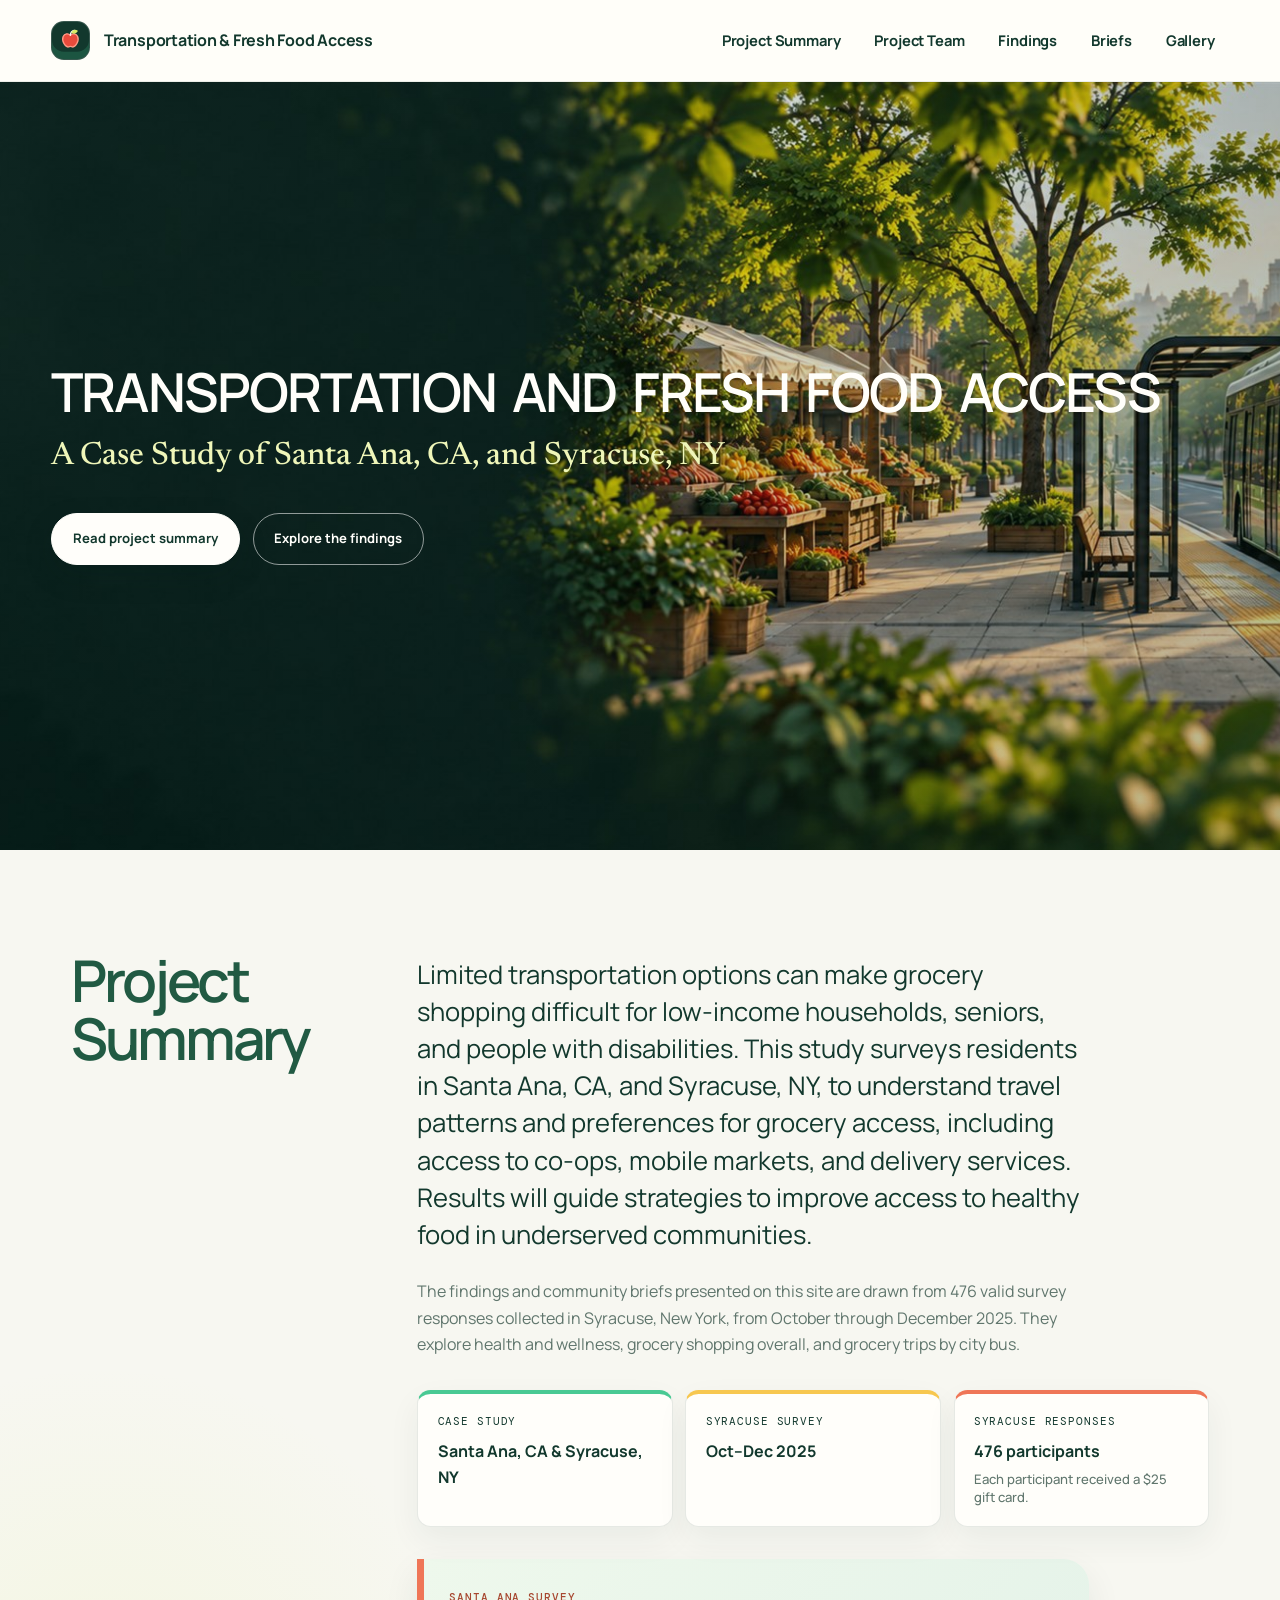
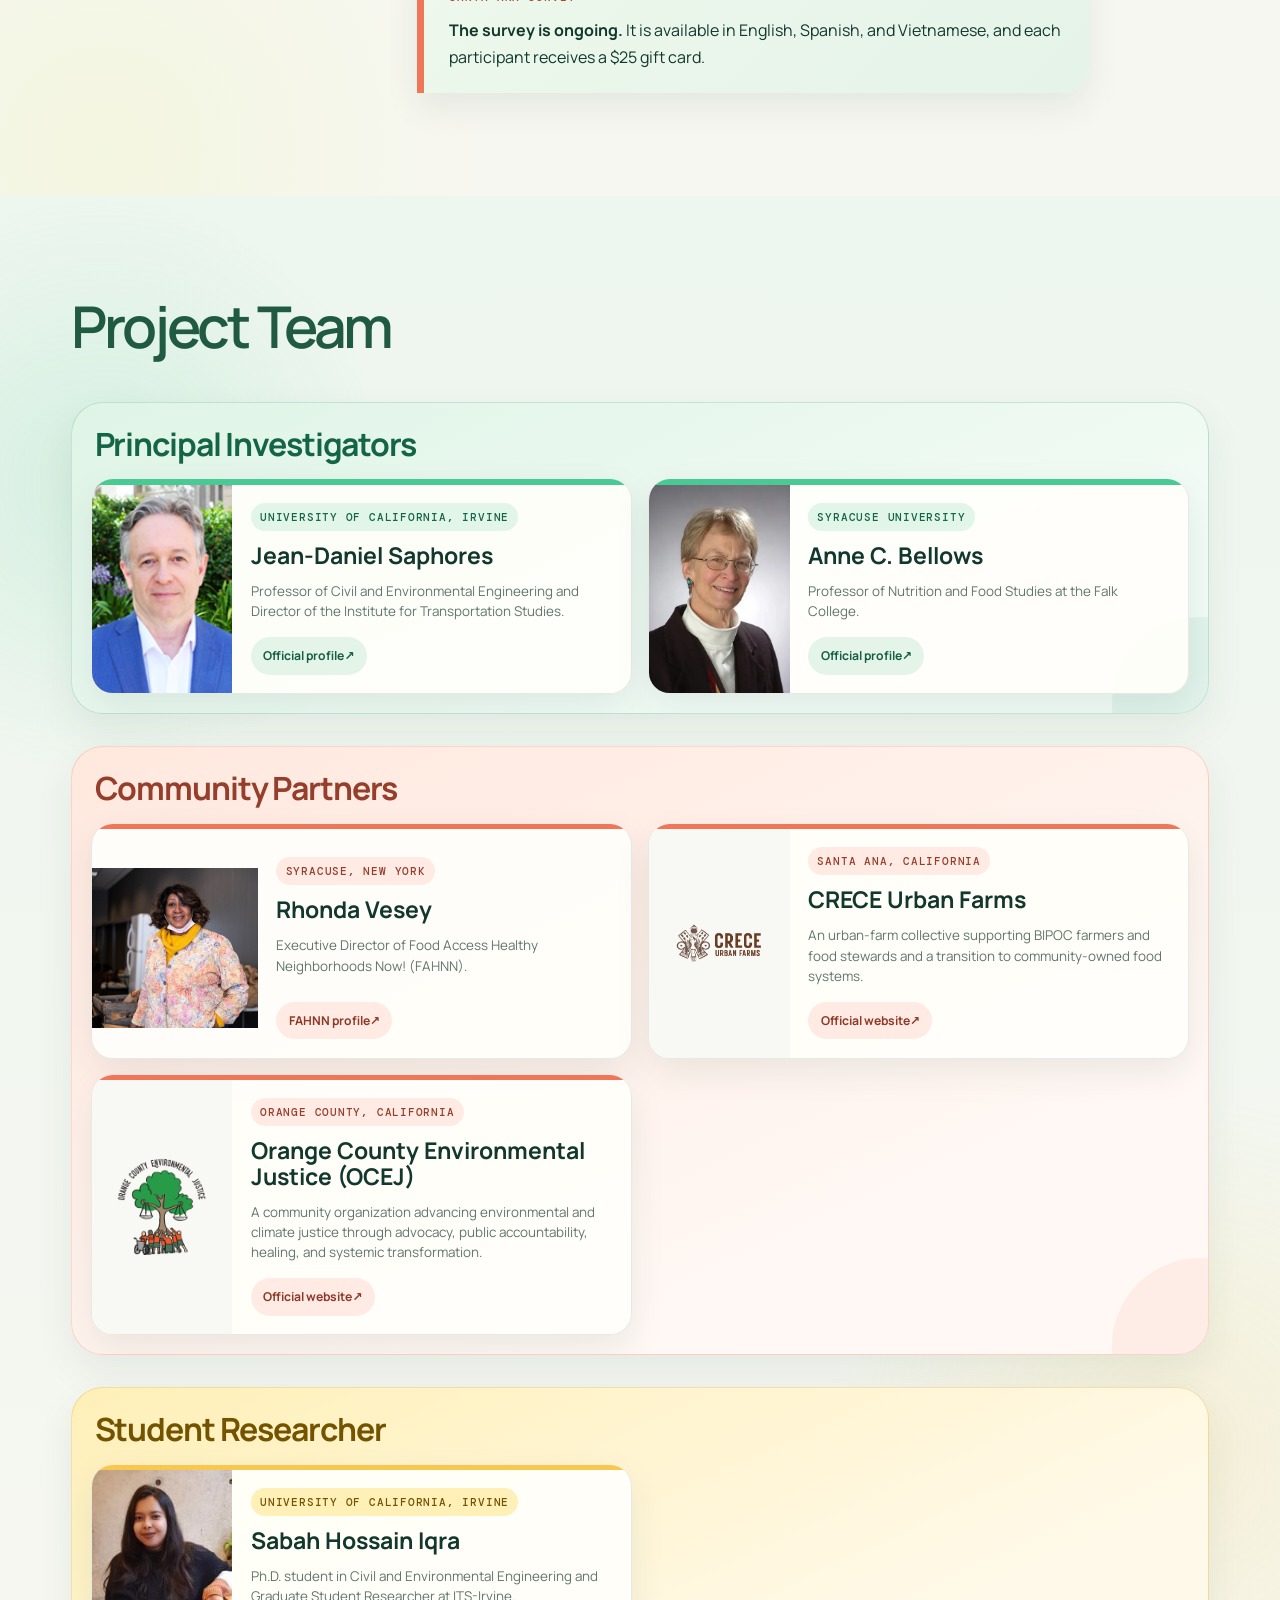
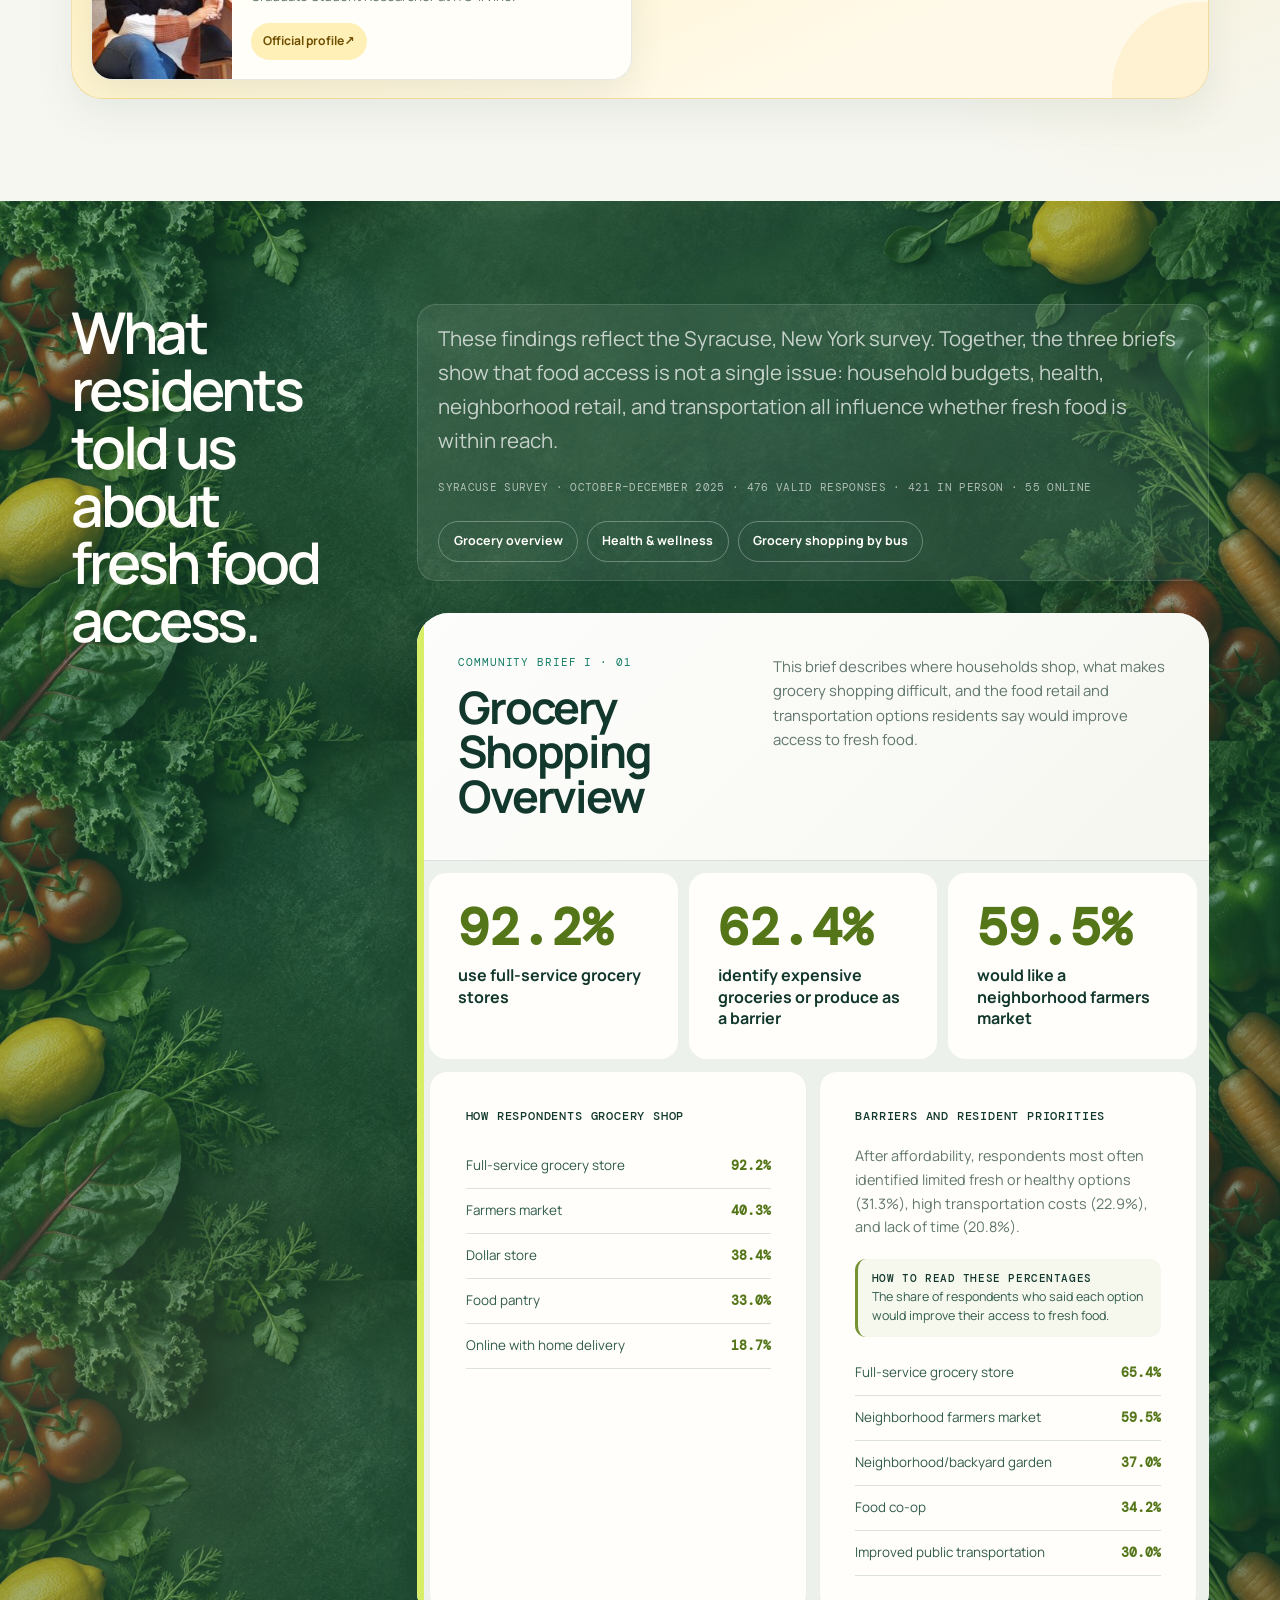
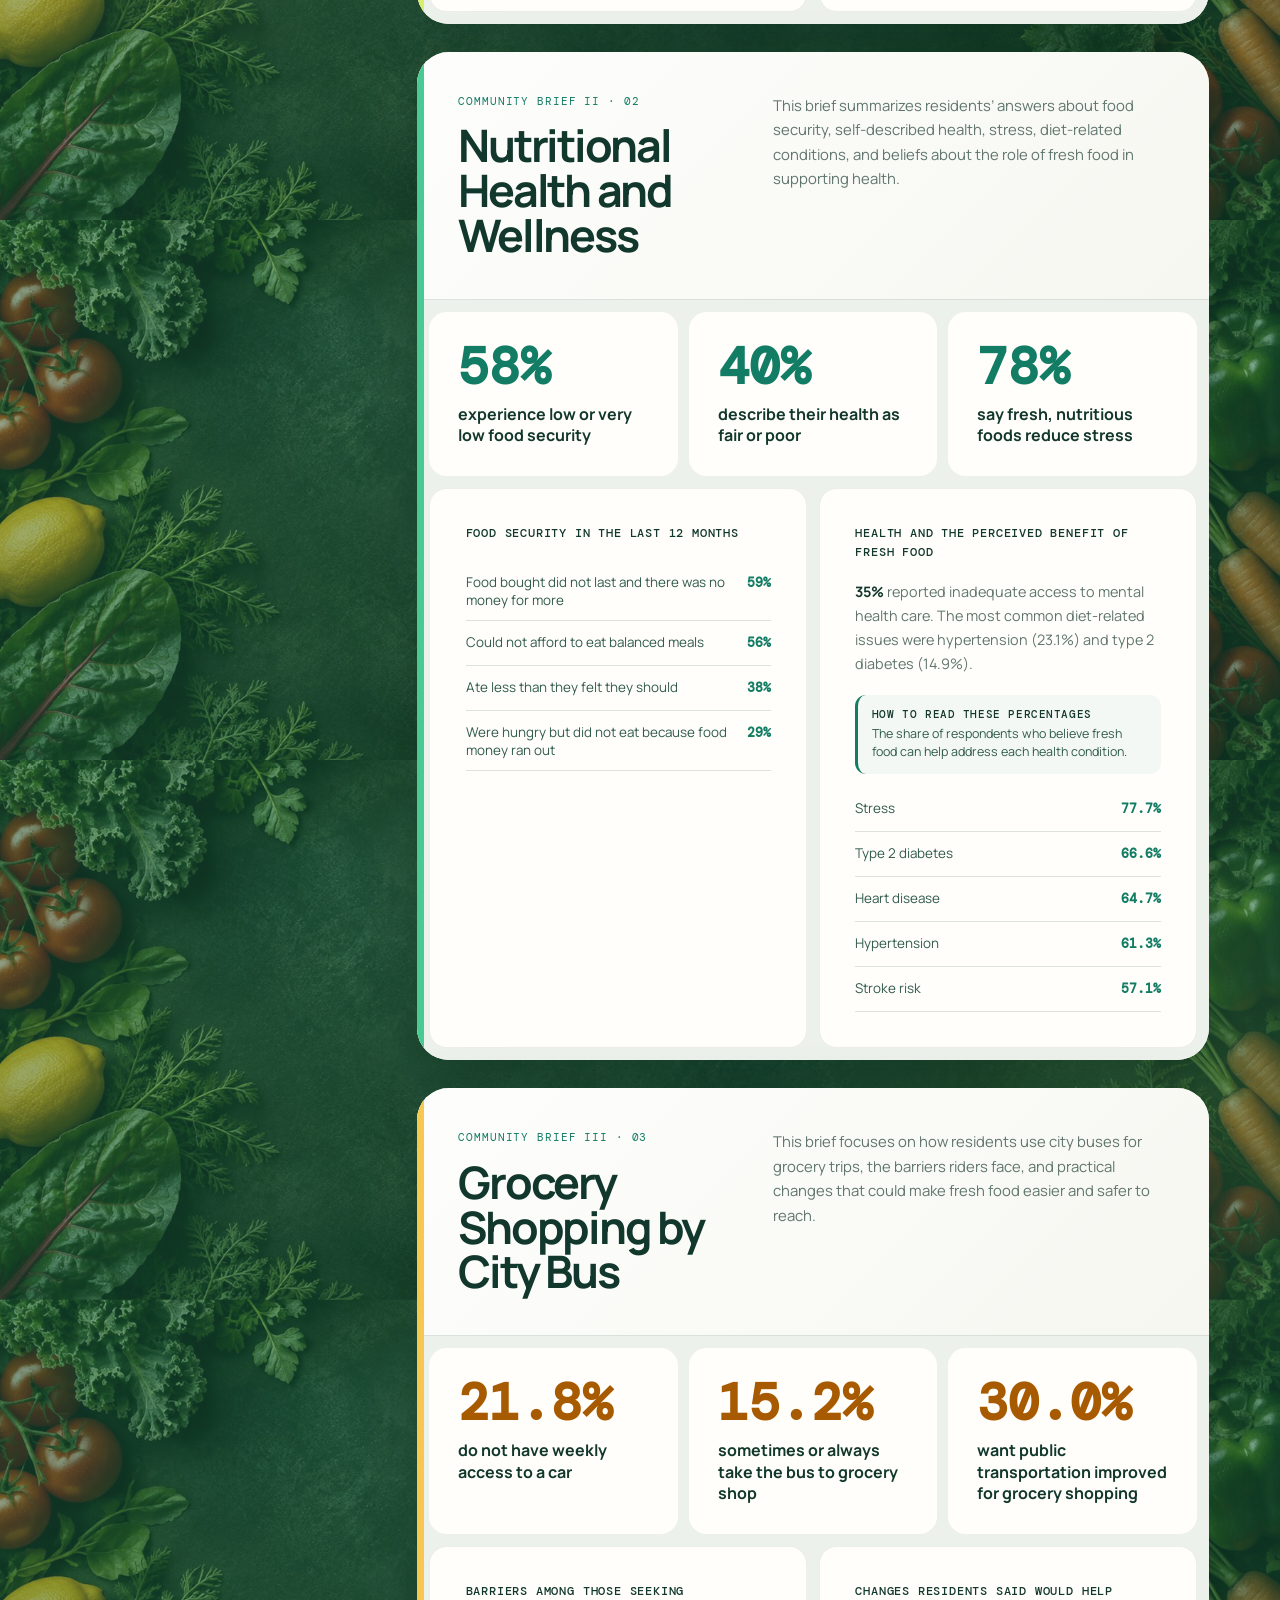
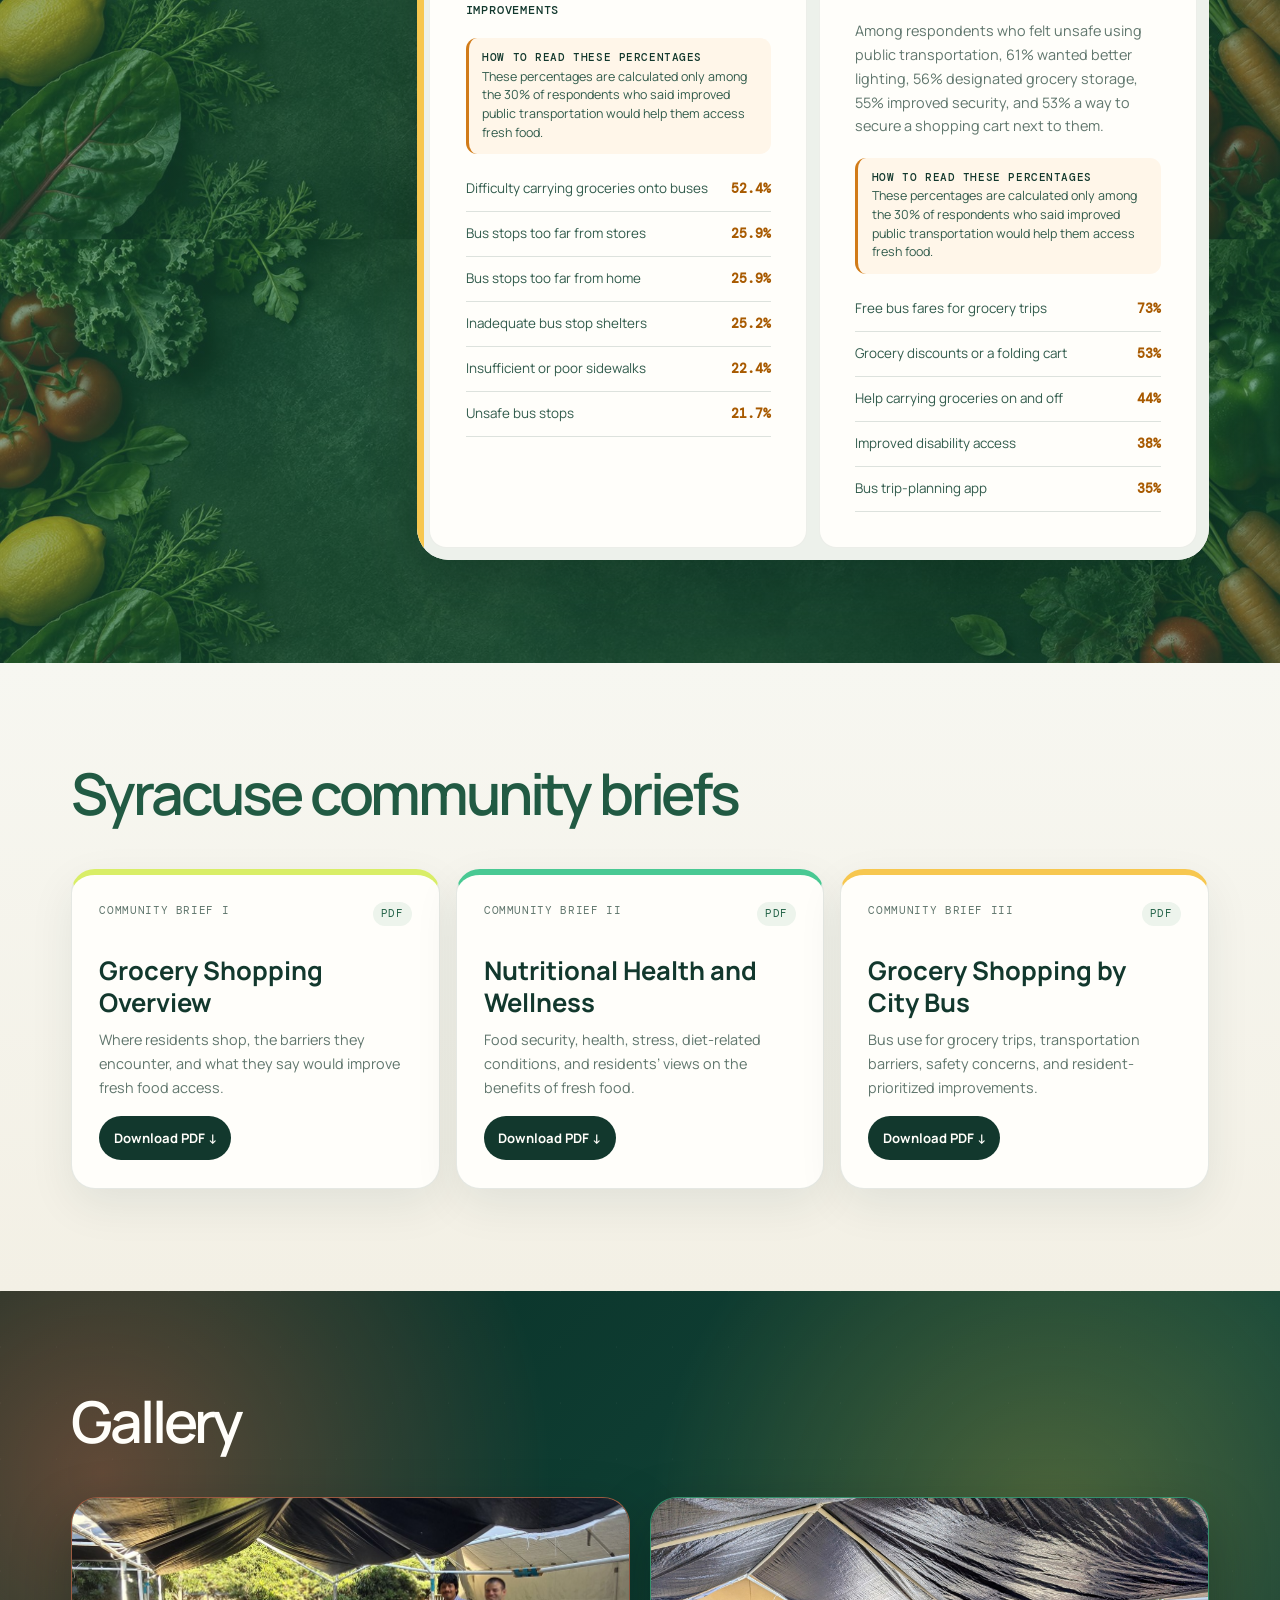
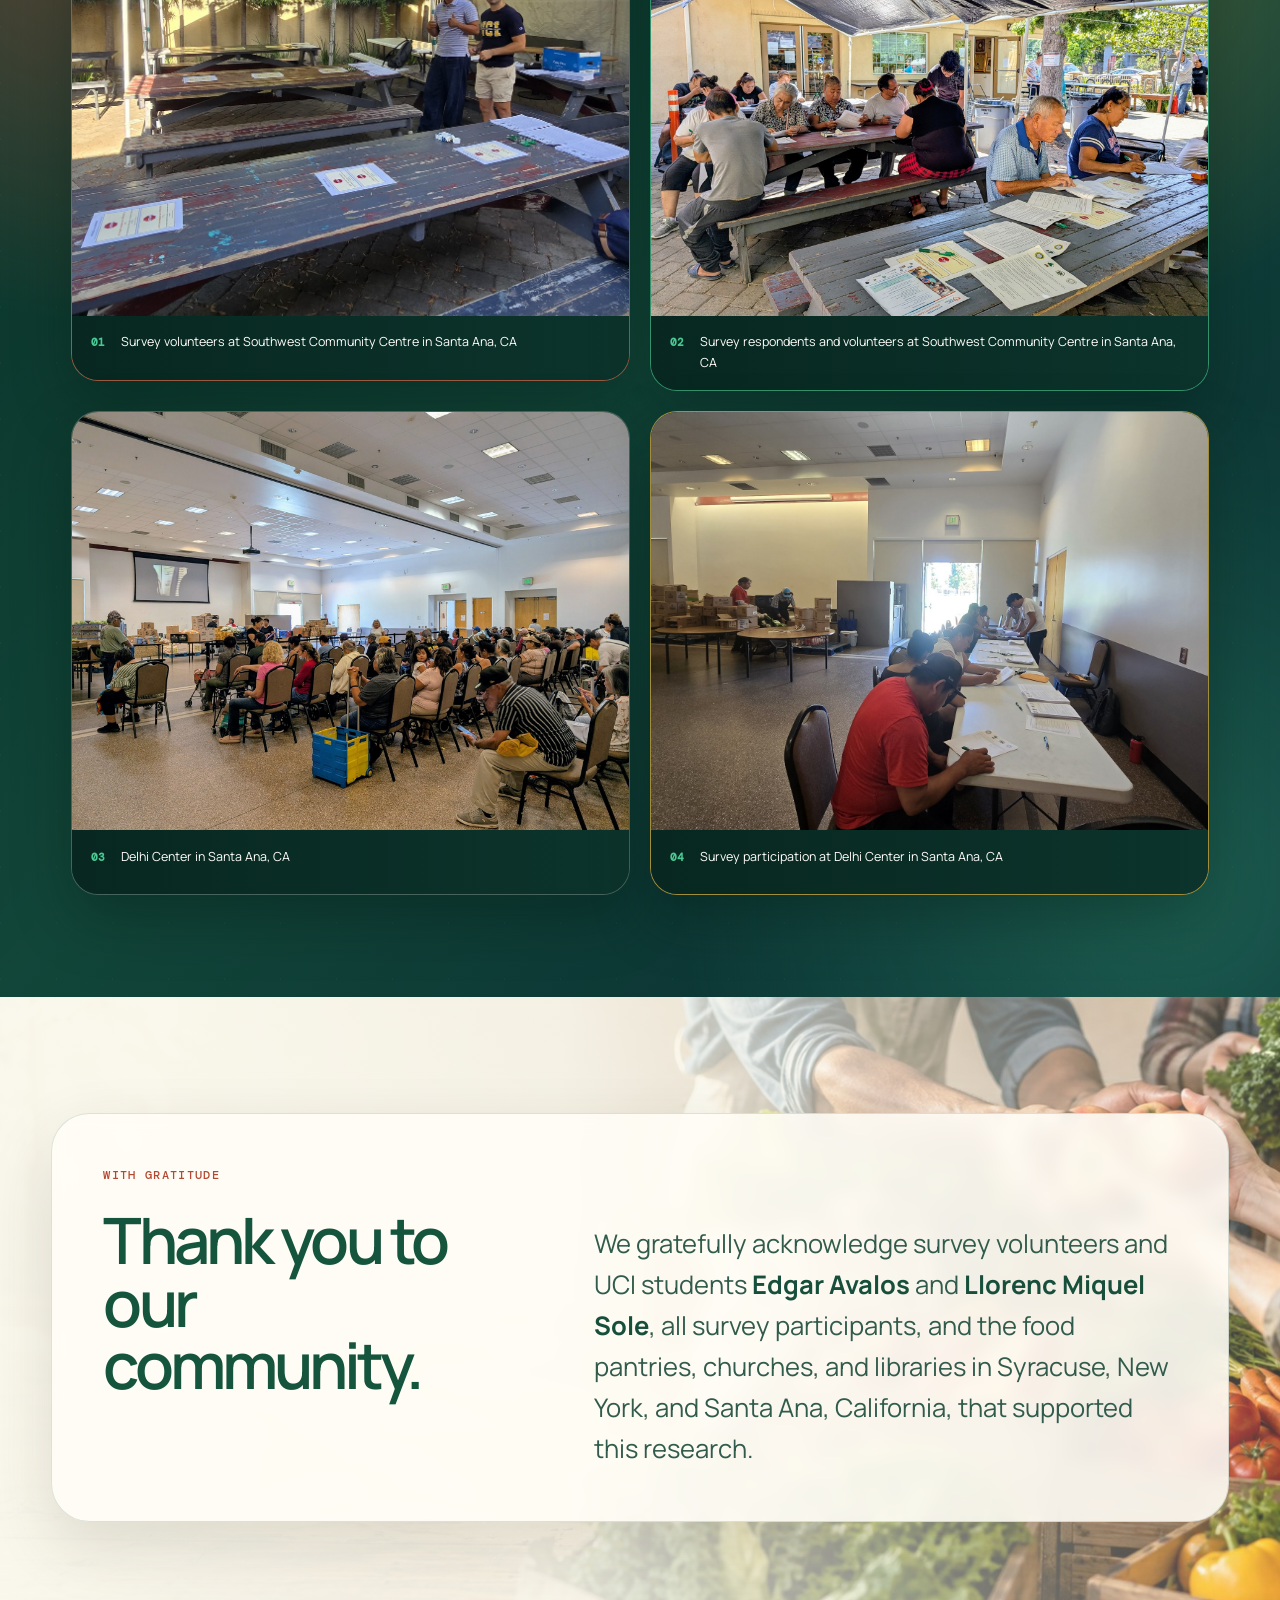
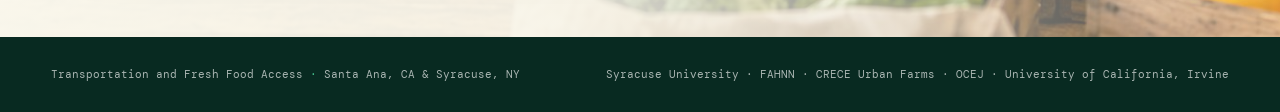
==== index.html @ a3124849 "Add Southwest survey respondents gallery photo" ====
<!doctype html>
<html lang="en">
  <head>
    <meta charset="utf-8" />
    <meta name="viewport" content="width=device-width, initial-scale=1" />
    <meta name="description" content="Transportation and Fresh Food Access: A Case Study of Santa Ana, CA, and Syracuse, NY." />
    <meta name="theme-color" content="#10261f" />
    <title>TRANSPORTATION AND FRESH FOOD ACCESS — A Case Study of Santa Ana, CA, and Syracuse, NY</title>
    <link rel="stylesheet" href="styles.css?v=20260917-02" />
    <script src="script.js" defer></script>
  </head>
  <body>
    <a class="skip-link" href="#main-content">Skip to content</a>
    <header class="site-header" data-header>
      <a class="brand" href="#top" aria-label="Transportation and Fresh Food Access home"><span class="brand-mark" aria-hidden="true"><svg class="brand-icon" viewBox="0 0 32 32" focusable="false"><path class="brand-icon-fruit" d="M16 9.5c-2.7-3.1-7.6-2.4-9.3 1.4-2.4 5.4 2.5 13.6 6.2 13.6 1.3 0 2-.8 3.1-.8s1.8.8 3.1.8c3.7 0 8.6-8.2 6.2-13.6-1.7-3.8-6.6-4.5-9.3-1.4Z"/><path d="M16 9.5c0-3.2 1.7-5.5 4.8-6.5"/><path class="brand-icon-leaf" d="M18.2 5.6c1.6-2.3 4.4-2.9 6.5-1.7-1.4 2.4-4 3.2-6.5 1.7Z"/></svg></span><span>Transportation &amp; Fresh Food Access</span></a>
      <button class="menu-button" type="button" aria-expanded="false" aria-controls="site-nav" data-menu-button><span class="sr-only">Toggle navigation</span><span></span><span></span></button>
      <nav class="site-nav" id="site-nav" aria-label="Primary navigation" data-nav><a href="#overview">Project Summary</a><a href="#team">Project Team</a><a href="#findings">Findings</a><a href="#reports">Briefs</a><a href="#gallery">Gallery</a></nav>
    </header>
    <main id="main-content">
      <section class="hero" id="top" aria-labelledby="project-title">
        <div class="hero-copy">
          <div class="hero-message">
            <h1 id="project-title">TRANSPORTATION AND FRESH FOOD ACCESS</h1>
            <p class="hero-subtitle">A Case Study of Santa Ana, CA, and Syracuse, NY</p>
            <div class="hero-actions"><a class="button button-primary" href="#overview">Read project summary</a><a class="button button-ghost" href="#findings">Explore the findings</a></div>
          </div>
        </div>
      </section>
      <section class="section overview" id="overview" aria-labelledby="overview-title">
        <div class="section-heading"><h2 id="overview-title">Project Summary</h2></div>
        <div class="overview-body"><p class="lead">Limited transportation options can make grocery shopping difficult for low-income households, seniors, and people with disabilities. This study surveys residents in Santa Ana, CA, and Syracuse, NY, to understand travel patterns and preferences for grocery access, including access to co-ops, mobile markets, and delivery services. Results will guide strategies to improve access to healthy food in underserved communities.</p><p>The findings and community briefs presented on this site are drawn from 476 valid survey responses collected in Syracuse, New York, from October through December 2025. They explore health and wellness, grocery shopping overall, and grocery trips by city bus.</p><dl class="study-facts"><div><dt>Case study</dt><dd>Santa Ana, CA &amp; Syracuse, NY</dd></div><div><dt>Syracuse survey</dt><dd>Oct–Dec 2025</dd></div><div><dt>Syracuse responses</dt><dd>476 participants<span class="fact-note">Each participant received a $25 gift card.</span></dd></div></dl><aside class="participation-note" aria-label="Santa Ana survey participation"><span>Santa Ana survey</span><p><strong>The survey is ongoing.</strong> It is available in English, Spanish, and Vietnamese, and each participant receives a $25 gift card.</p></aside></div>
      </section>
      <section class="section team" id="team" aria-labelledby="team-title">
        <div class="section-heading"><h2 id="team-title">Project Team</h2></div>
        <div class="team-grid">
          <section class="team-group" aria-labelledby="principal-investigators-title">
            <h3 class="team-group-title" id="principal-investigators-title">Principal Investigators</h3>
            <div class="team-stack">
              <article class="team-card team-card-pi">
                <img class="team-photo-jean" src="assets/team/jean-daniel-saphores.png" alt="Portrait of Jean-Daniel Saphores" />
                <div class="team-card-body"><p class="team-role">University of California, Irvine</p><h4>Jean-Daniel Saphores</h4><p>Professor of Civil and Environmental Engineering and Director of the Institute for Transportation Studies.</p><a href="https://engineering.uci.edu/users/jean-daniel-saphores" target="_blank" rel="noopener noreferrer">Official profile <span aria-hidden="true">↗</span></a></div>
              </article>
              <article class="team-card team-card-pi">
                <img src="assets/team/anne-bellows.webp" alt="Portrait of Anne C. Bellows" />
                <div class="team-card-body"><p class="team-role">Syracuse University</p><h4>Anne C. Bellows</h4><p>Professor of Nutrition and Food Studies at the Falk College.</p><a href="https://falk.syracuse.edu/directory/bellows-anne/" target="_blank" rel="noopener noreferrer">Official profile <span aria-hidden="true">↗</span></a></div>
              </article>
            </div>
          </section>
          <section class="team-group" aria-labelledby="community-partners-title">
            <h3 class="team-group-title" id="community-partners-title">Community Partners</h3>
            <div class="team-stack">
              <article class="team-card team-card-community team-card-rhonda">
                <img class="team-photo-rhonda" src="assets/team/rhonda-vesey-winter-market.jpg" alt="Portrait of Rhonda Vesey at the Winter Market" />
                <div class="team-card-body"><p class="team-role">Syracuse, New York</p><h4>Rhonda Vesey</h4><p>Executive Director of Food Access Healthy Neighborhoods Now! (FAHNN).</p><a href="https://fahnn.org/about/" target="_blank" rel="noopener noreferrer">FAHNN profile <span aria-hidden="true">↗</span></a></div>
              </article>
              <article class="team-card team-card-community team-card-logo">
                <div class="team-logo-frame"><img src="assets/team/crece-logo.png" alt="CRECE Urban Farms logo" /></div>
                <div class="team-card-body"><p class="team-role">Santa Ana, California</p><h4>CRECE Urban Farms</h4><p>An urban-farm collective supporting BIPOC farmers and food stewards and a transition to community-owned food systems.</p><a href="https://www.crece-coop.org/" target="_blank" rel="noopener noreferrer">Official website <span aria-hidden="true">↗</span></a></div>
              </article>
              <article class="team-card team-card-community team-card-logo">
                <div class="team-logo-frame"><img src="assets/team/ocej-logo.png" alt="Orange County Environmental Justice logo" /></div>
                <div class="team-card-body"><p class="team-role">Orange County, California</p><h4>Orange County Environmental Justice (OCEJ)</h4><p>A community organization advancing environmental and climate justice through advocacy, public accountability, healing, and systemic transformation.</p><a href="https://www.ocej.org/" target="_blank" rel="noopener noreferrer">Official website <span aria-hidden="true">↗</span></a></div>
              </article>
            </div>
          </section>
          <section class="team-group" aria-labelledby="student-researcher-title">
            <h3 class="team-group-title" id="student-researcher-title">Student Researcher</h3>
            <div class="team-stack">
              <article class="team-card team-card-student">
                <img src="assets/team/sabah-hossain-iqra.jpg" alt="Portrait of Sabah Hossain Iqra" />
                <div class="team-card-body"><p class="team-role">University of California, Irvine</p><h4>Sabah Hossain Iqra</h4><p>Ph.D. student in Civil and Environmental Engineering and Graduate Student Researcher at ITS-Irvine.</p><a href="https://its.uci.edu/people/sabah-hossain-iqra/" target="_blank" rel="noopener noreferrer">Official profile <span aria-hidden="true">↗</span></a></div>
              </article>
            </div>
          </section>
        </div>
      </section>
      <section class="section findings" id="findings" aria-labelledby="findings-title">
        <div class="section-heading light"><h2 id="findings-title">What residents told us about fresh food access.</h2></div>
        <div class="findings-content">
          <div class="findings-intro"><p>These findings reflect the Syracuse, New York survey. Together, the three briefs show that food access is not a single issue: household budgets, health, neighborhood retail, and transportation all influence whether fresh food is within reach.</p><p class="findings-sample">Syracuse survey · October–December 2025 · 476 valid responses · 421 in person · 55 online</p><nav class="findings-jump" aria-label="Findings subsections"><a href="#grocery-overview">Grocery overview</a><a href="#health-wellness">Health & wellness</a><a href="#grocery-bus">Grocery shopping by bus</a></nav></div>
          <article class="finding-brief finding-brief-grocery" id="grocery-overview" aria-labelledby="grocery-overview-title">
            <header class="brief-header"><div><p class="brief-number">Community brief I · 01</p><h3 id="grocery-overview-title">Grocery Shopping Overview</h3></div><p>This brief describes where households shop, what makes grocery shopping difficult, and the food retail and transportation options residents say would improve access to fresh food.</p></header>
            <div class="brief-highlights" aria-label="Grocery shopping highlights"><div><strong>92.2%</strong><span>use full-service grocery stores</span></div><div><strong>62.4%</strong><span>identify expensive groceries or produce as a barrier</span></div><div><strong>59.5%</strong><span>would like a neighborhood farmers market</span></div></div>
            <div class="brief-details"><section aria-labelledby="shopping-patterns-detail"><p class="detail-label" id="shopping-patterns-detail">How respondents grocery shop</p><ul class="metric-list"><li><span>Full-service grocery store</span><strong>92.2%</strong></li><li><span>Farmers market</span><strong>40.3%</strong></li><li><span>Dollar store</span><strong>38.4%</strong></li><li><span>Food pantry</span><strong>33.0%</strong></li><li><span>Online with home delivery</span><strong>18.7%</strong></li></ul></section><section aria-labelledby="grocery-barriers-detail"><p class="detail-label" id="grocery-barriers-detail">Barriers and resident priorities</p><p class="detail-copy">After affordability, respondents most often identified limited fresh or healthy options (31.3%), high transportation costs (22.9%), and lack of time (20.8%).</p><p class="metric-context"><strong>How to read these percentages</strong>The share of respondents who said each option would improve their access to fresh food.</p><ul class="compact-metrics"><li><span>Full-service grocery store</span><strong>65.4%</strong></li><li><span>Neighborhood farmers market</span><strong>59.5%</strong></li><li><span>Neighborhood/backyard garden</span><strong>37.0%</strong></li><li><span>Food co-op</span><strong>34.2%</strong></li><li><span>Improved public transportation</span><strong>30.0%</strong></li></ul></section></div>
          </article>
          <article class="finding-brief finding-brief-health" id="health-wellness" aria-labelledby="health-wellness-title">
            <header class="brief-header"><div><p class="brief-number">Community brief II · 02</p><h3 id="health-wellness-title">Nutritional Health and Wellness</h3></div><p>This brief summarizes residents’ answers about food security, self-described health, stress, diet-related conditions, and beliefs about the role of fresh food in supporting health.</p></header>
            <div class="brief-highlights" aria-label="Health and wellness highlights"><div><strong>58%</strong><span>experience low or very low food security</span></div><div><strong>40%</strong><span>describe their health as fair or poor</span></div><div><strong>78%</strong><span>say fresh, nutritious foods reduce stress</span></div></div>
            <div class="brief-details"><section aria-labelledby="food-security-detail"><p class="detail-label" id="food-security-detail">Food security in the last 12 months</p><ul class="metric-list"><li><span>Food bought did not last and there was no money for more</span><strong>59%</strong></li><li><span>Could not afford to eat balanced meals</span><strong>56%</strong></li><li><span>Ate less than they felt they should</span><strong>38%</strong></li><li><span>Were hungry but did not eat because food money ran out</span><strong>29%</strong></li></ul></section><section aria-labelledby="health-detail"><p class="detail-label" id="health-detail">Health and the perceived benefit of fresh food</p><p class="detail-copy"><strong>35%</strong> reported inadequate access to mental health care. The most common diet-related issues were hypertension (23.1%) and type 2 diabetes (14.9%).</p><p class="metric-context"><strong>How to read these percentages</strong>The share of respondents who believe fresh food can help address each health condition.</p><ul class="compact-metrics"><li><span>Stress</span><strong>77.7%</strong></li><li><span>Type 2 diabetes</span><strong>66.6%</strong></li><li><span>Heart disease</span><strong>64.7%</strong></li><li><span>Hypertension</span><strong>61.3%</strong></li><li><span>Stroke risk</span><strong>57.1%</strong></li></ul></section></div>
          </article>
          <article class="finding-brief finding-brief-bus" id="grocery-bus" aria-labelledby="grocery-bus-title">
            <header class="brief-header"><div><p class="brief-number">Community brief III · 03</p><h3 id="grocery-bus-title">Grocery Shopping by City Bus</h3></div><p>This brief focuses on how residents use city buses for grocery trips, the barriers riders face, and practical changes that could make fresh food easier and safer to reach.</p></header>
            <div class="brief-highlights" aria-label="Grocery shopping by bus highlights"><div><strong>21.8%</strong><span>do not have weekly access to a car</span></div><div><strong>15.2%</strong><span>sometimes or always take the bus to grocery shop</span></div><div><strong>30.0%</strong><span>want public transportation improved for grocery shopping</span></div></div>
            <div class="brief-details"><section aria-labelledby="bus-barriers-detail"><p class="detail-label" id="bus-barriers-detail">Barriers among those seeking improvements</p><p class="metric-context"><strong>How to read these percentages</strong>These percentages are calculated only among the 30% of respondents who said improved public transportation would help them access fresh food.</p><ul class="metric-list"><li><span>Difficulty carrying groceries onto buses</span><strong>52.4%</strong></li><li><span>Bus stops too far from stores</span><strong>25.9%</strong></li><li><span>Bus stops too far from home</span><strong>25.9%</strong></li><li><span>Inadequate bus stop shelters</span><strong>25.2%</strong></li><li><span>Insufficient or poor sidewalks</span><strong>22.4%</strong></li><li><span>Unsafe bus stops</span><strong>21.7%</strong></li></ul></section><section aria-labelledby="bus-solutions-detail"><p class="detail-label" id="bus-solutions-detail">Changes residents said would help</p><p class="detail-copy">Among respondents who felt unsafe using public transportation, 61% wanted better lighting, 56% designated grocery storage, 55% improved security, and 53% a way to secure a shopping cart next to them.</p><p class="metric-context"><strong>How to read these percentages</strong>These percentages are calculated only among the 30% of respondents who said improved public transportation would help them access fresh food.</p><ul class="compact-metrics"><li><span>Free bus fares for grocery trips</span><strong>73%</strong></li><li><span>Grocery discounts or a folding cart</span><strong>53%</strong></li><li><span>Help carrying groceries on and off</span><strong>44%</strong></li><li><span>Improved disability access</span><strong>38%</strong></li><li><span>Bus trip-planning app</span><strong>35%</strong></li></ul></section></div>
          </article>
        </div>
      </section>
      <section class="section reports" id="reports" aria-labelledby="reports-title">
        <div class="section-heading"><h2 id="reports-title">Syracuse community briefs</h2></div>
        <div class="report-list"><article class="report-item"><div class="report-meta"><span>Community brief I</span><span>PDF</span></div><h3>Grocery Shopping Overview</h3><p>Where residents shop, the barriers they encounter, and what they say would improve fresh food access.</p><a href="reports/community-brief-grocery-shopping-overview.pdf" download>Download PDF <span aria-hidden="true">↓</span></a></article><article class="report-item"><div class="report-meta"><span>Community brief II</span><span>PDF</span></div><h3>Nutritional Health and Wellness</h3><p>Food security, health, stress, diet-related conditions, and residents’ views on the benefits of fresh food.</p><a href="reports/community-brief-health-wellness.pdf" download>Download PDF <span aria-hidden="true">↓</span></a></article><article class="report-item"><div class="report-meta"><span>Community brief III</span><span>PDF</span></div><h3>Grocery Shopping by City Bus</h3><p>Bus use for grocery trips, transportation barriers, safety concerns, and resident-prioritized improvements.</p><a href="reports/community-brief-grocery-shopping-by-city-bus.pdf" download>Download PDF <span aria-hidden="true">↓</span></a></article></div>
      </section>
      <section class="section gallery" id="gallery" aria-labelledby="gallery-title">
        <div class="section-heading"><h2 id="gallery-title">Gallery</h2></div>
        <div class="gallery-grid"><button class="gallery-card gallery-card-portrait" type="button" data-gallery-open data-image="assets/gallery/community-gallery-01.jpg" data-caption="Survey volunteers at Southwest Community Centre in Santa Ana, CA."><img src="assets/gallery/community-gallery-01.jpg" alt="Survey volunteers at outdoor tables at Southwest Community Centre in Santa Ana, California" /><span><strong>01</strong> Survey volunteers at Southwest Community Centre in Santa Ana, CA</span></button><button class="gallery-card gallery-card-landscape" type="button" data-gallery-open data-image="assets/gallery/community-gallery-02-swcc-respondents.jpg" data-caption="Survey respondents and volunteers at Southwest Community Centre in Santa Ana, CA."><img src="assets/gallery/community-gallery-02-swcc-respondents.jpg" alt="Survey respondents and volunteers completing surveys at Southwest Community Centre in Santa Ana, California" /><span><strong>02</strong> Survey respondents and volunteers at Southwest Community Centre in Santa Ana, CA</span></button><button class="gallery-card gallery-card-landscape" type="button" data-gallery-open data-image="assets/gallery/community-gallery-02-delhi-center.jpg" data-caption="Delhi Center in Santa Ana, CA."><img src="assets/gallery/community-gallery-02-delhi-center.jpg" alt="Community gathering at Delhi Center in Santa Ana, California" /><span><strong>03</strong> Delhi Center in Santa Ana, CA</span></button><button class="gallery-card gallery-card-landscape" type="button" data-gallery-open data-image="assets/gallery/community-gallery-02.jpg" data-caption="Survey participation at Delhi Center in Santa Ana, CA."><img src="assets/gallery/community-gallery-02.jpg" alt="Participants completing survey forms at Delhi Center in Santa Ana, California" /><span><strong>04</strong> Survey participation at Delhi Center in Santa Ana, CA</span></button></div>
      </section>
      <section class="acknowledgments" aria-labelledby="acknowledgments-title"><div class="acknowledgments-inner"><div><p class="eyebrow">With Gratitude</p><h2 id="acknowledgments-title">Thank you to our community.</h2></div><p>We gratefully acknowledge survey volunteers and UCI students <strong>Edgar Avalos</strong> and <strong>Llorenc Miquel Sole</strong>, all survey participants, and the food pantries, churches, and libraries in Syracuse, New York, and Santa Ana, California, that supported this research.</p></div></section>
    </main>
    <footer class="site-footer"><p>Transportation and Fresh Food Access <span>·</span> Santa Ana, CA &amp; Syracuse, NY</p><p>Syracuse University · FAHNN · CRECE Urban Farms · OCEJ · University of California, Irvine</p></footer>
    <dialog class="lightbox" data-lightbox aria-labelledby="lightbox-caption"><button type="button" class="lightbox-close" aria-label="Close image viewer" data-lightbox-close>×</button><img src="" alt="" data-lightbox-image /><p id="lightbox-caption" data-lightbox-caption></p></dialog>
  </body>
</html>
---- styles.css ----
@import url("https://fonts.googleapis.com/css2?family=DM+Mono:wght@400;500&family=Manrope:wght@400;500;600;700&family=Newsreader:ital,opsz,wght@1,6..72,500&display=swap");

:root {
  --ink: #12382d;
  --ink-soft: #315b4c;
  --paper: #f7f7f1;
  --white: #fffefa;
  --cyan: #49c993;
  --lime: #d9ee67;
  --sun: #f7c74f;
  --coral: #ef7657;
  --line: rgba(18, 56, 45, 0.14);
  --muted: #60766d;
  --max: 1240px;
  --gutter: clamp(1.25rem, 4vw, 4.5rem);
  --radius: 1.6rem;
  --shadow: 0 1.2rem 3.5rem rgba(18, 56, 45, 0.11);
}

* { box-sizing: border-box; }

html { scroll-behavior: smooth; }

body {
  margin: 0;
  background: var(--paper);
  color: var(--ink);
  font-family: "Manrope", system-ui, sans-serif;
  font-size: 1rem;
  line-height: 1.65;
  text-rendering: optimizeLegibility;
}

body.menu-open { overflow: hidden; }

img, svg { display: block; max-width: 100%; }
a { color: inherit; }
button { font: inherit; }

.sr-only {
  position: absolute;
  width: 1px;
  height: 1px;
  padding: 0;
  margin: -1px;
  overflow: hidden;
  clip: rect(0, 0, 0, 0);
  white-space: nowrap;
  border: 0;
}

.skip-link {
  position: fixed;
  z-index: 100;
  top: 0.75rem;
  left: 0.75rem;
  padding: 0.65rem 0.9rem;
  background: var(--lime);
  color: var(--ink);
  transform: translateY(-160%);
}

.skip-link:focus { transform: translateY(0); }

.site-header {
  position: sticky;
  z-index: 20;
  top: 0;
  display: flex;
  align-items: center;
  justify-content: space-between;
  min-height: 4.75rem;
  padding: 0 var(--gutter);
  background: rgba(255, 254, 250, 0.9);
  border-bottom: 1px solid transparent;
  backdrop-filter: blur(14px);
  transition: border-color 180ms ease;
}

.site-header.scrolled { border-color: var(--line); box-shadow: 0 0.5rem 1.5rem rgba(23, 59, 47, 0.06); }

.brand {
  display: inline-flex;
  align-items: center;
  gap: 0.7rem;
  font-size: 0.88rem;
  font-weight: 700;
  letter-spacing: 0.02em;
  text-decoration: none;
}

.brand-mark {
  display: grid;
  place-items: center;
  width: 2.2rem;
  height: 2.2rem;
  background: linear-gradient(145deg, #1d6b4e, #2d8b61);
  color: var(--white);
  border-radius: 50%;
  font-family: "DM Mono", monospace;
  font-size: 0.72rem;
}

.brand-icon {
  width: 1.55rem;
  height: 1.55rem;
  overflow: visible;
  fill: none;
  stroke: var(--white);
  stroke-linecap: round;
  stroke-linejoin: round;
  stroke-width: 1.8;
}

.brand-icon-fruit {
  fill: #e84b3c;
  stroke: #ff9a86;
}

.brand-icon-leaf {
  fill: var(--lime);
  stroke: var(--lime);
}

.site-nav { display: flex; gap: clamp(1.1rem, 2.5vw, 2.5rem); }

.site-nav a {
  position: relative;
  font-size: 0.82rem;
  font-weight: 600;
  text-decoration: none;
}

.site-nav a::after {
  position: absolute;
  right: 0;
  bottom: -0.35rem;
  left: 0;
  height: 2px;
  background: var(--cyan);
  content: "";
  transform: scaleX(0);
  transform-origin: right;
  transition: transform 180ms ease;
}

.site-nav a:hover::after, .site-nav a:focus-visible::after { transform: scaleX(1); transform-origin: left; }

.menu-button { display: none; }

.hero {
  position: relative;
  display: grid;
  align-items: center;
  min-height: min(46rem, calc(100svh - 4.75rem));
  overflow: hidden;
  padding: clamp(5rem, 10vw, 8rem) var(--gutter);
  background: linear-gradient(135deg, #123d30 0%, #1d6248 58%, #2b7b54 100%);
  color: var(--white);
}

.hero::before, .hero::after { position: absolute; border-radius: 50%; content: ""; pointer-events: none; }
.hero::before { top: -15rem; right: -7rem; width: 36rem; height: 36rem; background: rgba(216, 233, 110, 0.13); }
.hero::after { right: 22%; bottom: -18rem; width: 30rem; height: 30rem; border: 5rem solid rgba(83, 197, 143, 0.12); }
.hero-copy { position: relative; z-index: 1; width: min(100%, var(--max)); margin: 0 auto; }

.eyebrow {
  margin: 0 0 1.2rem;
  font-family: "DM Mono", monospace;
  font-size: 0.76rem;
  font-weight: 500;
  letter-spacing: 0.11em;
  text-transform: uppercase;
}

.hero h1 {
  max-width: 15ch;
  margin: 0;
  font-size: clamp(3rem, 7vw, 6.8rem);
  font-weight: 600;
  letter-spacing: -0.068em;
  line-height: 0.95;
}

.hero-subtitle {
  max-width: 42rem;
  margin: 1.35rem 0 0;
  color: #e7f2af;
  font-family: "Newsreader", Georgia, serif;
  font-size: clamp(1.55rem, 3vw, 2.5rem);
  font-weight: 500;
  line-height: 1.08;
}

.hero h1 em {
  color: #137c64;
  font-family: "Newsreader", Georgia, serif;
  font-weight: 500;
}

.hero-actions { display: flex; flex-wrap: wrap; gap: 0.8rem; margin-top: 2.2rem; }

.button {
  display: inline-flex;
  align-items: center;
  justify-content: center;
  gap: 1.2rem;
  min-height: 3rem;
  padding: 0.72rem 1.1rem;
  border: 1px solid var(--ink);
  border-radius: 999px;
  font-size: 0.82rem;
  font-weight: 700;
  text-decoration: none;
  transition: transform 180ms ease, background 180ms ease, color 180ms ease;
}

.button:hover { transform: translateY(-2px); }
.button-primary { background: var(--white); color: var(--ink); border-color: var(--white); }
.button-primary:hover { background: var(--lime); border-color: var(--lime); }
.button-ghost:hover { background: rgba(255, 255, 255, 0.12); }
.hero .button-ghost { color: var(--white); border-color: rgba(255, 255, 255, 0.55); }

.section {
  display: grid;
  grid-template-columns: 4rem minmax(0, 0.8fr) minmax(0, 1.2fr);
  gap: clamp(1.25rem, 4vw, 4rem);
  max-width: var(--max);
  margin: 0 auto;
  padding: clamp(5rem, 10vw, 9rem) var(--gutter);
  border-top: 0;
}

.section-index { display: grid; place-items: center; width: 2.4rem; height: 2.4rem; color: var(--ink); background: var(--lime); border-radius: 50%; font-family: "DM Mono", monospace; font-size: 0.7rem; }
.section-heading h2 { max-width: 13ch; margin: 0; color: #215a43; font-size: clamp(2.2rem, 4.7vw, 4.4rem); font-weight: 600; letter-spacing: -0.055em; line-height: 1; }
.overview-body { padding-top: 0.25rem; }
.overview-body p { max-width: 42rem; color: var(--muted); }
.overview-body .lead { margin-top: 0; color: var(--ink); font-size: clamp(1.2rem, 2vw, 1.55rem); line-height: 1.45; }
.participation-note { max-width: 42rem; margin-top: 2rem; padding: 1.3rem 1.4rem; background: #e7f4e9; color: var(--ink); border: 1px solid rgba(37, 109, 73, 0.18); border-left: 0.4rem solid var(--coral); border-radius: 0 var(--radius) var(--radius) 0; }
.participation-note span { color: #a74730; font-family: "DM Mono", monospace; font-size: 0.7rem; font-weight: 500; letter-spacing: 0.08em; text-transform: uppercase; }
.participation-note p { margin: 0.55rem 0 0; color: var(--ink); font-size: 1rem; }
.study-facts { display: grid; grid-template-columns: repeat(3, 1fr); gap: 1rem; margin: 3rem 0 0; }
.study-facts div { padding: 1rem; background: var(--white); border: 1px solid var(--line); border-radius: 0.85rem; }
.study-facts dt { font-family: "DM Mono", monospace; font-size: 0.68rem; letter-spacing: 0.08em; text-transform: uppercase; }
.study-facts dd { margin: 0.45rem 0 0; font-weight: 700; }
.study-facts .fact-note { display: block; margin-top: 0.35rem; color: var(--muted); font-size: 0.82rem; font-weight: 500; line-height: 1.4; }

.team { scroll-margin-top: 4.75rem; }
.team-grid { display: grid; grid-column: 3; gap: 2.75rem; }
.team-group { min-width: 0; }
.team-group-title { margin: 0 0 1rem; padding-bottom: 0.7rem; border-bottom: 2px solid var(--cyan); color: #215a43; font-size: clamp(1.3rem, 2.4vw, 2rem); letter-spacing: -0.035em; line-height: 1.1; }
.team-stack { display: grid; gap: 1rem; }
.team-card { display: grid; grid-template-columns: minmax(8.5rem, 0.8fr) minmax(0, 1.2fr); min-height: 15rem; overflow: hidden; background: var(--white); border: 1px solid var(--line); border-top: 0.35rem solid var(--cyan); border-radius: var(--radius); box-shadow: var(--shadow); }
.team-card-community { border-top-color: var(--coral); }
.team-card-student { border-top-color: var(--sun); }
.team-card > img { width: 100%; height: 100%; min-height: 15rem; object-fit: cover; object-position: center; }
.team-card > img.team-photo-rhonda { object-position: 53% center; }
.team-logo-frame { display: grid; place-items: center; min-height: 15rem; padding: clamp(1.5rem, 4vw, 3rem); background: #f8f8f4; }
.team-logo-frame img { width: 100%; max-width: 20rem; max-height: 11rem; object-fit: contain; }
.team-card-body { display: flex; flex-direction: column; align-items: flex-start; padding: 1.35rem; }
.team-role { margin: 0 0 0.75rem; color: #137c64; font-family: "DM Mono", monospace; font-size: 0.7rem; font-weight: 500; letter-spacing: 0.07em; text-transform: uppercase; }
.team-card h4 { margin: 0; font-size: clamp(1.25rem, 2.1vw, 1.7rem); line-height: 1.1; }
.team-card-body > p:not(.team-role) { margin: 0.8rem 0 1rem; color: var(--muted); font-size: 0.84rem; line-height: 1.5; }
.team-card a { margin-top: auto; font-size: 0.76rem; font-weight: 700; text-underline-offset: 0.25rem; }

.findings {
  max-width: none;
  background: linear-gradient(145deg, #123d30, #1b5541);
  color: var(--white);
  grid-template-columns: minmax(0, 4rem) minmax(0, 0.65fr) minmax(0, 1.35fr);
  padding-right: max(var(--gutter), calc((100vw - var(--max)) / 2 + var(--gutter)));
  padding-left: max(var(--gutter), calc((100vw - var(--max)) / 2 + var(--gutter)));
  border-top: 0;
}

.light { color: rgba(255, 255, 255, 0.5); }
.section-index.light { color: var(--ink); background: var(--cyan); }
.section-heading.light h2 { color: var(--white); }
.findings-content { grid-column: 3; min-width: 0; }
.findings-intro { max-width: 58rem; margin-bottom: 2.4rem; color: rgba(255, 255, 255, 0.72); }
.findings-intro > p:first-child { max-width: 50rem; margin-top: 0; font-size: clamp(1.05rem, 1.7vw, 1.28rem); }
.findings-sample { font-family: "DM Mono", monospace; font-size: 0.7rem; letter-spacing: 0.03em; text-transform: uppercase; }
.findings-jump { display: flex; flex-wrap: wrap; gap: 0.55rem; margin-top: 1.5rem; }
.findings-jump a { padding: 0.6rem 0.9rem; border: 1px solid rgba(255, 255, 255, 0.3); color: var(--white); border-radius: 999px; font-size: 0.78rem; font-weight: 700; text-decoration: none; transition: background 180ms ease, color 180ms ease; }
.findings-jump a:hover, .findings-jump a:focus-visible { background: var(--cyan); color: var(--ink); }

.finding-brief { scroll-margin-top: 6rem; overflow: hidden; background: var(--paper); color: var(--ink); border-top: 0.45rem solid var(--cyan); border-radius: var(--radius); box-shadow: 0 1.5rem 3.5rem rgba(6, 31, 22, 0.2); }
.finding-brief + .finding-brief { margin-top: 1.25rem; }
.finding-brief-grocery { border-top-color: var(--lime); }
.finding-brief-bus { border-top-color: var(--sun); }
.brief-header { display: grid; grid-template-columns: minmax(15rem, 0.8fr) minmax(18rem, 1.2fr); gap: clamp(1.5rem, 4vw, 4rem); padding: clamp(1.6rem, 3vw, 2.5rem); border-bottom: 1px solid var(--line); }
.brief-number { margin: 0 0 0.8rem; color: #137c64; font-family: "DM Mono", monospace; font-size: 0.68rem; letter-spacing: 0.08em; text-transform: uppercase; }
.brief-header h3 { margin: 0; font-size: clamp(1.8rem, 3.8vw, 3.3rem); letter-spacing: -0.05em; line-height: 1; }
.brief-header > p { max-width: 38rem; margin: 0; color: var(--muted); font-size: 0.93rem; }

.brief-highlights { display: grid; grid-template-columns: repeat(3, 1fr); gap: 1px; background: var(--line); }
.brief-highlights div { min-height: 11rem; padding: clamp(1.15rem, 2.4vw, 1.8rem); background: var(--white); }
.brief-highlights strong { display: block; color: #137c64; font-family: "DM Mono", monospace; font-size: clamp(2.2rem, 4vw, 3.7rem); line-height: 1; }
.finding-brief-grocery .brief-highlights strong { color: #547619; }
.finding-brief-bus .brief-highlights strong { color: #a85a00; }
.brief-highlights span { display: block; max-width: 16rem; margin-top: 0.75rem; font-weight: 700; line-height: 1.35; }

.brief-details { display: grid; grid-template-columns: repeat(2, minmax(0, 1fr)); gap: 1px; background: var(--line); border-top: 1px solid var(--line); }
.brief-details section { padding: clamp(1.4rem, 3vw, 2.2rem); background: var(--paper); }
.detail-label { margin: 0 0 1.15rem; font-family: "DM Mono", monospace; font-size: 0.72rem; font-weight: 500; letter-spacing: 0.07em; text-transform: uppercase; }
.detail-copy { margin: 0 0 1.25rem; color: var(--muted); font-size: 0.9rem; }
.detail-copy strong { color: var(--ink); }
.metric-list, .compact-metrics { display: grid; gap: 0; margin: 0; padding: 0; list-style: none; }
.metric-list li, .compact-metrics li { display: grid; grid-template-columns: minmax(0, 1fr) auto; gap: 1rem; align-items: baseline; padding: 0.68rem 0; border-bottom: 1px solid var(--line); }
.metric-list span, .compact-metrics span { color: var(--ink-soft); font-size: 0.84rem; line-height: 1.35; }
.metric-list strong, .compact-metrics strong { color: #137c64; font-family: "DM Mono", monospace; font-size: 0.84rem; }
.finding-brief-grocery .metric-list strong, .finding-brief-grocery .compact-metrics strong { color: #547619; }
.finding-brief-bus .metric-list strong, .finding-brief-bus .compact-metrics strong { color: #a85a00; }
.metric-context { margin: 0 0 0.85rem; padding: 0.72rem 0.85rem; background: #f3f8f5; border-left: 3px solid #137c64; border-radius: 0 0.55rem 0.55rem 0; color: var(--ink-soft); font-size: 0.78rem; line-height: 1.5; }
.metric-context strong { display: block; margin-bottom: 0.12rem; color: var(--ink); font-family: "DM Mono", monospace; font-size: 0.66rem; font-weight: 500; letter-spacing: 0.055em; text-transform: uppercase; }
.finding-brief-grocery .metric-context { background: #f6f8ee; border-left-color: #769334; }
.finding-brief-bus .metric-context { background: #fff6e9; border-left-color: #d17b18; }
.report-list { display: grid; gap: 1rem; background: transparent; }
.report-item { position: relative; overflow: hidden; padding: clamp(1.4rem, 3vw, 2.1rem); background: var(--white); border: 1px solid var(--line); border-radius: var(--radius); box-shadow: var(--shadow); transition: transform 180ms ease, box-shadow 180ms ease; }
.report-item:hover { transform: translateY(-3px); box-shadow: 0 1.4rem 3.2rem rgba(23, 59, 47, 0.14); }
.report-item::after { position: absolute; top: 0; bottom: 0; left: 0; width: 0.3rem; background: var(--cyan); content: ""; transform: scaleY(0); transition: transform 180ms ease; }
.report-item:hover::after { transform: scaleY(1); }
.report-meta { display: flex; justify-content: space-between; gap: 1rem; color: var(--muted); font-family: "DM Mono", monospace; font-size: 0.67rem; letter-spacing: 0.06em; text-transform: uppercase; }
.report-item h3 { margin: 1rem 0 0.6rem; font-size: clamp(1.2rem, 2vw, 1.55rem); line-height: 1.25; }
.report-item p { max-width: 40rem; margin: 0; color: var(--muted); font-size: 0.9rem; }
.report-item a { display: inline-block; margin-top: 1.25rem; font-size: 0.82rem; font-weight: 700; text-decoration-thickness: 1px; text-underline-offset: 0.25rem; }

.gallery { grid-template-columns: 4rem minmax(0, 0.55fr) minmax(0, 1.45fr); }
.gallery-grid { display: grid; grid-template-columns: minmax(0, 0.72fr) minmax(0, 1.28fr); gap: 1rem; align-items: start; }
.gallery-card { padding: 0; overflow: hidden; background: var(--ink); color: var(--white); border: 0; border-radius: var(--radius); box-shadow: var(--shadow); cursor: zoom-in; text-align: left; }
.gallery-card img { width: 100%; object-fit: cover; transition: transform 350ms ease; }
.gallery-card-portrait img { aspect-ratio: 4 / 5; object-position: center 62%; }
.gallery-card-landscape img { aspect-ratio: 16 / 9; }
.gallery-card:hover img { transform: scale(1.02); }
.gallery-card:focus-visible { outline: 3px solid #147c8b; outline-offset: 4px; }
.gallery-card span { display: flex; gap: 1rem; align-items: baseline; padding: 1rem 1.1rem; font-size: 0.78rem; }
.gallery-card strong { color: var(--cyan); font-family: "DM Mono", monospace; font-size: 0.67rem; }

.acknowledgments { padding: clamp(4.5rem, 9vw, 8rem) var(--gutter); background: linear-gradient(135deg, #edf7e8, #dcefe2); color: var(--ink); border-top: 1px solid rgba(23, 59, 47, 0.1); }
.acknowledgments-inner { display: grid; grid-template-columns: minmax(15rem, 0.8fr) minmax(22rem, 1.2fr); gap: clamp(2.5rem, 8vw, 8rem); max-width: var(--max); margin: 0 auto; }
.acknowledgments .eyebrow { margin-bottom: 1.5rem; color: var(--ink); }
.acknowledgments h2 { max-width: 10ch; margin: 0; color: #215a43; font-size: clamp(2.6rem, 5vw, 4.9rem); font-weight: 600; letter-spacing: -0.06em; line-height: 0.98; }
.acknowledgments-inner > p { max-width: 42rem; margin: 3.7rem 0 0; color: var(--ink-soft); font-size: clamp(1.15rem, 2.1vw, 1.6rem); line-height: 1.6; }
.acknowledgments strong { color: var(--ink); }

.site-footer { display: flex; justify-content: space-between; gap: 2rem; padding: 1.5rem var(--gutter); background: #0d2c23; color: rgba(255, 255, 255, 0.65); font-family: "DM Mono", monospace; font-size: 0.67rem; }
.site-footer p { margin: 0; }
.site-footer span { color: var(--cyan); }

.lightbox { width: min(90vw, 70rem); padding: 0; overflow: hidden; background: var(--ink); color: var(--white); border: 0; border-radius: var(--radius); box-shadow: 0 2rem 5rem rgba(0, 0, 0, 0.45); }
.lightbox::backdrop { background: rgba(2, 10, 14, 0.85); backdrop-filter: blur(5px); }
.lightbox img { width: 100%; max-height: 76vh; object-fit: contain; }
.lightbox p { margin: 0; padding: 1rem 1.25rem; font-size: 0.85rem; }
.lightbox-close { position: absolute; top: 0.75rem; right: 0.75rem; display: grid; place-items: center; width: 2.5rem; height: 2.5rem; background: var(--white); color: var(--ink); border: 0; border-radius: 50%; cursor: pointer; font-size: 1.5rem; }

.report-page { background: var(--paper); }
.report-header { position: static; }
.report-main { max-width: 860px; margin: 0 auto; padding: clamp(3.5rem, 8vw, 7rem) var(--gutter); }
.report-kicker { color: #187d8c; }
.report-main h1 { max-width: 13ch; margin: 0; font-size: clamp(2.9rem, 7vw, 5.8rem); font-weight: 600; letter-spacing: -0.065em; line-height: 0.95; }
.report-deck { max-width: 44rem; margin: 1.5rem 0 0; color: var(--muted); font-size: 1.15rem; }
.report-byline { display: flex; flex-wrap: wrap; gap: 0.75rem 2rem; margin: 2.2rem 0 4rem; padding: 1rem 0; border-block: 1px solid var(--line); font-family: "DM Mono", monospace; font-size: 0.69rem; text-transform: uppercase; }
.report-content { max-width: 690px; margin-left: auto; }
.report-content h2 { margin: 3.4rem 0 1rem; font-size: clamp(1.8rem, 4vw, 2.7rem); letter-spacing: -0.04em; line-height: 1.05; }
.report-content h3 { margin-top: 2.2rem; }
.report-content p, .report-content li { color: #3f525b; }
.report-content .report-lead { color: var(--ink); font-size: 1.25rem; line-height: 1.5; }
.report-callout { margin: 2.5rem 0; padding: 1.4rem; background: var(--ink); color: var(--white); }
.report-callout strong { display: block; color: var(--cyan); font-family: "DM Mono", monospace; font-size: 2.5rem; }
.report-callout p { margin-bottom: 0; color: rgba(255, 255, 255, 0.72); }
.report-table { width: 100%; margin: 2rem 0; border-collapse: collapse; font-size: 0.86rem; }
.report-table th, .report-table td { padding: 0.75rem; border-bottom: 1px solid var(--line); text-align: left; }
.report-table th { font-family: "DM Mono", monospace; font-size: 0.67rem; text-transform: uppercase; }
.report-actions { display: flex; flex-wrap: wrap; gap: 0.75rem; margin-top: 3.5rem; }

/* Visual refresh: a warm, civic-research editorial system inspired by routes and fresh food. */
body {
  background:
    radial-gradient(circle at 8% 18%, rgba(217, 238, 103, 0.12), transparent 24rem),
    var(--paper);
}

.site-header {
  min-height: 5.1rem;
  background: rgba(255, 254, 250, 0.92);
  border-bottom-color: rgba(18, 56, 45, 0.08);
}

.site-header.scrolled { box-shadow: 0 0.8rem 2.4rem rgba(18, 56, 45, 0.08); }
.brand {
  gap: 0.85rem;
  font-size: clamp(1rem, 1.15vw, 1.12rem);
  font-weight: 700;
  letter-spacing: -0.015em;
}
.brand-mark {
  width: 2.45rem;
  height: 2.45rem;
  background: var(--ink);
  border: 1px solid rgba(255, 255, 255, 0.16);
  border-radius: 0.8rem;
  box-shadow: inset 0 -0.45rem 0 rgba(73, 201, 147, 0.2);
}
.site-nav { align-items: center; gap: 0.35rem; }
.site-nav a {
  padding: 0.68rem 0.88rem;
  border-radius: 999px;
  font-size: clamp(0.92rem, 1vw, 1rem);
  font-weight: 700;
  letter-spacing: -0.01em;
}
.site-nav a::after { display: none; }
.site-nav a:hover, .site-nav a:focus-visible { background: #edf5ee; color: #166b4d; }

.hero {
  min-height: min(48rem, calc(100svh - 4.9rem));
  padding-block: clamp(4.5rem, 9vw, 7.5rem);
  background:
    linear-gradient(90deg, rgba(4, 33, 24, 0.32) 0%, rgba(4, 33, 24, 0.16) 55%, rgba(4, 33, 24, 0.28) 100%),
    url("assets/hero/transport-food-access-realistic.jpg") center center / cover no-repeat,
    #0d3a2d;
}
.hero::before {
  display: none;
}
.hero::after { display: none; }
.hero-copy {
  display: grid;
  grid-template-columns: 1fr;
}
.hero-message { min-width: 0; max-width: none; }
.hero h1 {
  max-width: none;
  font-size: clamp(2.65rem, 4.2vw, 4.25rem);
  letter-spacing: -0.035em;
  word-spacing: 0.13em;
  white-space: nowrap;
}
.hero-subtitle {
  max-width: none;
  color: #eff6b9;
  font-size: clamp(1.5rem, 2.5vw, 2.35rem);
  white-space: nowrap;
}
.hero-actions { margin-top: 2.5rem; }
.button { min-height: 3.25rem; padding-inline: 1.3rem; }
.button-primary { color: var(--ink); box-shadow: 0 0.7rem 1.8rem rgba(4, 29, 21, 0.18); }
.button-primary:hover { color: var(--ink); }

.section {
  position: relative;
  grid-template-columns: minmax(13rem, 0.55fr) minmax(0, 1.45fr);
  gap: clamp(1.4rem, 3.6vw, 3.5rem);
  padding-block: clamp(5rem, 8vw, 7.5rem);
}
.section-index {
  width: 2.7rem;
  height: 2.7rem;
  background: var(--lime);
  border: 1px solid rgba(18, 56, 45, 0.08);
  border-radius: 0.9rem;
  box-shadow: 0 0.7rem 1.5rem rgba(18, 56, 45, 0.09);
}
.section-heading h2 { font-size: clamp(2.35rem, 4.5vw, 4.5rem); text-wrap: balance; }
.overview-body .lead { font-size: clamp(1.25rem, 2vw, 1.6rem); }
.participation-note {
  padding: 1.45rem 1.55rem;
  background: linear-gradient(135deg, #eef8ec, #e5f3e9);
  border: 0;
  border-left: 0.45rem solid var(--coral);
  box-shadow: 0 0.9rem 2.2rem rgba(18, 56, 45, 0.08);
}
.study-facts { gap: 0.8rem; margin-top: 2rem; }
.study-facts div {
  min-height: 7.8rem;
  padding: 1.2rem;
  background: var(--white);
  border: 1px solid rgba(18, 56, 45, 0.1);
  border-top: 0.28rem solid var(--cyan);
  box-shadow: 0 0.8rem 2rem rgba(18, 56, 45, 0.06);
}
.study-facts div:nth-child(2) { border-top-color: var(--sun); }
.study-facts div:nth-child(3) { border-top-color: var(--coral); }

.team {
  max-width: none;
  background:
    radial-gradient(circle at 8% 18%, rgba(73, 201, 147, 0.16), transparent 18rem),
    radial-gradient(circle at 92% 78%, rgba(247, 199, 79, 0.16), transparent 22rem),
    linear-gradient(180deg, #edf6ef, #f7f7f1);
  padding-right: max(var(--gutter), calc((100vw - var(--max)) / 2 + var(--gutter)));
  padding-left: max(var(--gutter), calc((100vw - var(--max)) / 2 + var(--gutter)));
}
.team .section-heading { grid-column: 1 / -1; }
.team-grid {
  grid-column: 1 / -1;
  grid-template-columns: minmax(0, 1fr);
  gap: 2rem;
  align-items: start;
}
.team-group {
  position: relative;
  overflow: hidden;
  padding: 1.15rem;
  border: 1px solid rgba(18, 56, 45, 0.12);
  border-radius: 2rem;
  box-shadow: 0 1rem 2.5rem rgba(18, 56, 45, 0.07);
}
.team-group:nth-child(1) {
  background: linear-gradient(155deg, #dff4e7, #f2fbf5 75%);
  border-color: rgba(35, 148, 105, 0.22);
}
.team-group:nth-child(2) {
  background: linear-gradient(155deg, #ffe8de, #fff8f4 75%);
  border-color: rgba(239, 118, 87, 0.25);
}
.team-group:nth-child(3) {
  background: linear-gradient(155deg, #fff0b8, #fff9e9 75%);
  border-color: rgba(205, 153, 32, 0.28);
}
.team-group:nth-child(1) .team-stack { grid-template-columns: repeat(2, minmax(0, 1fr)); }
.team-group:nth-child(2) .team-stack { grid-template-columns: repeat(2, minmax(0, 1fr)); }
.team-group:nth-child(3) .team-stack { grid-template-columns: repeat(2, minmax(0, 1fr)); }
.team-group::after {
  position: absolute;
  right: -5rem;
  bottom: -5rem;
  width: 11rem;
  height: 11rem;
  background: rgba(35, 148, 105, 0.08);
  border-radius: 50%;
  content: "";
  pointer-events: none;
}
.team-group:nth-child(2)::after { background: rgba(239, 118, 87, 0.09); }
.team-group:nth-child(3)::after { background: rgba(247, 199, 79, 0.14); }
.team-group-title,
.team-stack {
  position: relative;
  z-index: 1;
  align-items: stretch;
}
.team-group-title {
  display: flex;
  align-items: center;
  gap: 0.7rem;
  margin: 0;
  padding: 0.35rem 0.25rem 1.1rem;
  border: 0;
  font-size: clamp(1.55rem, 2.5vw, 2.25rem);
  white-space: nowrap;
}
.team-group:nth-child(1) .team-group-title { color: #146446; }
.team-group:nth-child(2) .team-group-title { color: #963e2c; }
.team-group:nth-child(3) .team-group-title { color: #745300; }
.team-group-title::before { display: none; content: ""; }
.team-group:nth-child(2) .team-group-title::before { background: var(--coral); }
.team-group:nth-child(3) .team-group-title::before { background: var(--sun); }
.team-card {
  grid-template-columns: 1fr;
  min-height: 0;
  overflow: hidden;
  background: rgba(255, 254, 250, 0.94);
  border: 1px solid rgba(18, 56, 45, 0.1);
  border-top: 0;
  border-radius: 1.35rem;
  box-shadow: 0 0.85rem 2.25rem rgba(18, 56, 45, 0.08);
  transition: transform 180ms ease, box-shadow 180ms ease;
}
.team-card:hover { transform: translateY(-3px); box-shadow: 0 1.2rem 2.7rem rgba(18, 56, 45, 0.12); }
.team-card::before { grid-column: 1 / -1; height: 0.32rem; background: var(--cyan); content: ""; }
.team-card-community::before { background: var(--coral); }
.team-card-student::before { background: var(--sun); }
.team-card-pi,
.team-card-community,
.team-card-student {
  grid-template-columns: clamp(8rem, 11vw, 10.5rem) minmax(0, 1fr);
}
.team-card-rhonda {
  grid-template-columns: clamp(9.5rem, 13vw, 12rem) minmax(0, 1fr);
}
.team-card.team-card-pi > img {
  width: 100%;
  height: 100%;
  aspect-ratio: auto;
}
.team-card.team-card-community > img,
.team-card.team-card-student > img {
  align-self: stretch;
  width: 100%;
  height: 100%;
  aspect-ratio: auto;
  object-position: center top;
}
.team-card.team-card-community > img.team-photo-rhonda {
  height: 100%;
  aspect-ratio: auto;
  object-fit: contain;
  object-position: center;
}
.team-card-pi .team-card-body,
.team-card-community .team-card-body,
.team-card-student .team-card-body {
  min-height: 11.25rem;
  padding: 1.15rem;
}
.team-card-logo .team-logo-frame {
  align-self: stretch;
  height: 100%;
  min-height: 11.25rem;
  aspect-ratio: auto;
  padding: 1rem;
}
.team-card > img {
  height: auto;
  min-height: 0;
  aspect-ratio: 1 / 1;
  object-fit: cover;
  object-position: center;
  transition: filter 350ms ease;
}
.team-card > img.team-photo-rhonda {
  aspect-ratio: 16 / 10;
  object-position: center;
}
.team-card > img.team-photo-jean { object-position: center top; }
.team-card:hover > img { filter: saturate(1.04); }
.team-logo-frame { min-height: 10.5rem; padding: 1.6rem; }
.team-logo-frame img { transition: transform 350ms ease; }
.team-card-logo:hover .team-logo-frame img { transform: scale(1.035); }
.team-card-body { min-height: 13.5rem; padding: 1.35rem; }
.team-card h4 { font-size: clamp(1.2rem, 1.8vw, 1.5rem); }
.team-role {
  display: inline-flex;
  padding: 0.3rem 0.58rem;
  background: #e1f5e9;
  border-radius: 999px;
  color: #146446;
}
.team-card-community .team-role { background: #ffebe3; color: #963e2c; }
.team-card-student .team-role { background: #fff0b8; color: #745300; }
.team-card a {
  display: inline-flex;
  align-items: center;
  padding: 0.55rem 0.78rem;
  background: #e4f4e9;
  border-radius: 999px;
  color: #145f43;
  text-decoration: none;
  transition: background 180ms ease, transform 180ms ease;
}
.team-card-community a { background: #ffebe3; color: #8d3928; }
.team-card-student a { background: #fff0b8; color: #6f4e00; }
.team-card a:hover { background: #cfead9; transform: translateY(-1px); }
.team-card-community a:hover { background: #ffd8cb; }
.team-card-student a:hover { background: #ffe48a; }

.findings {
  padding-block: clamp(5rem, 8vw, 7rem);
  background:
    linear-gradient(rgba(40, 128, 88, 0.36), rgba(29, 105, 73, 0.48)),
    radial-gradient(circle at 12% 32%, rgba(239, 118, 87, 0.17), transparent 20rem),
    radial-gradient(circle at 88% 68%, rgba(217, 238, 103, 0.16), transparent 22rem),
    url("assets/findings/fresh-food-background.jpg") center top / 100% auto repeat-y,
    linear-gradient(145deg, #164f3c, #237052 62%, #2d815b);
}
.findings-content { grid-column: 2; }
.section-index.light { background: var(--cyan); }
.findings-intro {
  margin-bottom: 2rem;
  padding: 1.1rem 1.25rem;
  background: rgba(255, 255, 255, 0.075);
  border: 1px solid rgba(255, 255, 255, 0.12);
  border-radius: 1.2rem;
}
.findings-sample { color: rgba(255, 255, 255, 0.62); }
.finding-brief {
  position: relative;
  border: 0;
  border-radius: 2rem;
  box-shadow: 0 1.6rem 4rem rgba(3, 26, 18, 0.28);
}
.finding-brief + .finding-brief { margin-top: 1.75rem; }
.finding-brief::before { position: absolute; z-index: 2; inset: 0 auto 0 0; width: 0.42rem; background: var(--cyan); content: ""; }
.finding-brief-grocery::before { background: var(--lime); }
.finding-brief-bus::before { background: var(--sun); }
.brief-header {
  padding: clamp(1.8rem, 3.2vw, 2.7rem);
  background: linear-gradient(135deg, rgba(255, 255, 255, 0.8), rgba(247, 247, 241, 0.8));
}
.brief-header h3 { font-size: clamp(1.9rem, 3.5vw, 3.15rem); }
.brief-highlights { gap: 0.7rem; padding: 0.75rem; background: #edf1eb; }
.brief-highlights div { min-height: 10rem; border-radius: 1.1rem; }
.brief-details { gap: 0.75rem; padding: 0 0.75rem 0.75rem; background: #edf1eb; border-top: 0; }
.brief-details section { background: var(--white); border: 1px solid rgba(18, 56, 45, 0.08); border-radius: 1.1rem; }
.metric-context { border-radius: 0.7rem; }

.reports {
  max-width: none;
  background: linear-gradient(180deg, #f7f7f1, #f3f0e5);
  padding-right: max(var(--gutter), calc((100vw - var(--max)) / 2 + var(--gutter)));
  padding-left: max(var(--gutter), calc((100vw - var(--max)) / 2 + var(--gutter)));
}
.reports .section-heading, .reports .report-list { grid-column: 1 / -1; }
.reports .section-heading h2 { max-width: none; white-space: nowrap; }
.report-list { grid-template-columns: repeat(3, minmax(0, 1fr)); gap: 1rem; }
.report-item {
  display: flex;
  flex-direction: column;
  min-height: 20rem;
  padding: 1.7rem;
  border: 1px solid rgba(18, 56, 45, 0.11);
  border-top: 0.38rem solid var(--lime);
  border-radius: 1.5rem;
  box-shadow: 0 1rem 2.8rem rgba(18, 56, 45, 0.08);
}
.report-item:nth-child(2) { border-top-color: var(--cyan); }
.report-item:nth-child(3) { border-top-color: var(--sun); }
.report-item::after { display: none; }
.report-meta span:last-child { padding: 0.2rem 0.5rem; background: #edf4ec; border-radius: 999px; color: #246348; }
.report-item h3 { margin-top: 1.8rem; font-size: clamp(1.35rem, 2vw, 1.75rem); }
.report-item a {
  align-self: flex-start;
  margin-top: auto;
  padding: 0.7rem 0.9rem;
  background: var(--ink);
  color: var(--white);
  border-radius: 999px;
  text-decoration: none;
  transition: transform 180ms ease, background 180ms ease;
}
.report-item a:hover, .report-item a:focus-visible { background: #1f7052; transform: translateY(-2px); }

.gallery {
  position: relative;
  overflow: hidden;
  max-width: none;
  background:
    radial-gradient(circle at 8% 14%, rgba(239, 111, 78, 0.38), transparent 28rem),
    radial-gradient(circle at 82% 18%, rgba(251, 194, 68, 0.26), transparent 25rem),
    radial-gradient(circle at 92% 92%, rgba(73, 201, 147, 0.3), transparent 31rem),
    linear-gradient(120deg, rgba(255, 255, 255, 0.035) 1px, transparent 1px),
    linear-gradient(30deg, rgba(255, 255, 255, 0.025) 1px, transparent 1px),
    linear-gradient(135deg, #082d25 0%, #124639 50%, #082b32 100%);
  background-size: auto, auto, auto, 56px 56px, 56px 56px, auto;
  color: var(--white);
  padding-right: max(var(--gutter), calc((100vw - var(--max)) / 2 + var(--gutter)));
  padding-left: max(var(--gutter), calc((100vw - var(--max)) / 2 + var(--gutter)));
}
.gallery .section-heading, .gallery .gallery-grid { grid-column: 1 / -1; }
.gallery .section-heading h2 { color: var(--white); }
.gallery .section-index { background: var(--coral); color: var(--white); }
.gallery-grid { grid-template-columns: repeat(2, minmax(0, 1fr)); gap: 1.25rem; }
.gallery-card { border: 1px solid rgba(255, 255, 255, 0.22); border-radius: 1.7rem; box-shadow: 0 1.5rem 3.5rem rgba(2, 21, 15, 0.34); }
.gallery-card:first-child { border-color: rgba(239, 111, 78, 0.62); }
.gallery-card:nth-child(2) { border-color: rgba(73, 201, 147, 0.62); }
.gallery-card:last-child { border-color: rgba(251, 194, 68, 0.62); }
.gallery-card img, .gallery-card-portrait img, .gallery-card-landscape img { aspect-ratio: 4 / 3; }
.gallery-card span { min-height: 4rem; padding: 1.05rem 1.2rem; background: linear-gradient(90deg, rgba(7, 39, 32, 0.98), rgba(12, 52, 44, 0.98)); }
.gallery-card:hover img { transform: scale(1.035); }

.acknowledgments {
  position: relative;
  overflow: hidden;
  background:
    linear-gradient(90deg, rgba(250, 248, 237, 0.98) 0%, rgba(250, 248, 237, 0.91) 44%, rgba(250, 248, 237, 0.58) 70%, rgba(250, 248, 237, 0.22) 100%),
    url("assets/gratitude/community-produce-gratitude.jpg") center center / cover no-repeat,
    #f4eedc;
  border-top: 0;
}
.acknowledgments::after { display: none; }
.acknowledgments-inner {
  position: relative;
  z-index: 1;
  padding: clamp(2rem, 4vw, 3.75rem);
  background: rgba(255, 253, 246, 0.88);
  border: 1px solid rgba(25, 77, 56, 0.15);
  border-radius: clamp(1.5rem, 3vw, 2.5rem);
  box-shadow: 0 1.5rem 4rem rgba(58, 50, 29, 0.14);
  backdrop-filter: blur(9px);
}
.acknowledgments h2 { color: #15543d; }
.acknowledgments .eyebrow { color: #b44832; }
.acknowledgments strong { color: #174f3c; }

.site-footer { padding-block: 1.8rem; background: #082a21; }

@media (max-width: 950px) {
  .hero { min-height: auto; }
  .hero h1 { max-width: 15ch; white-space: normal; text-wrap: balance; }
  .hero-copy { grid-template-columns: 1fr; }
  .section, .findings, .gallery { grid-template-columns: 1fr; }
  .section-heading { grid-column: 1; }
  .overview-body, .team-grid, .findings-content, .report-list, .gallery-grid { grid-column: 1; }
  .team .section-heading, .reports .section-heading, .gallery .section-heading { grid-column: 1; }
  .team-grid { grid-template-columns: minmax(0, 1fr); }
  .team-group:nth-child(2) .team-stack,
  .team-group:nth-child(3) .team-stack { grid-template-columns: repeat(2, minmax(0, 1fr)); }
  .reports .report-list { grid-column: 1; grid-template-columns: repeat(2, minmax(0, 1fr)); }
  .gallery .gallery-grid { grid-column: 1; grid-template-columns: repeat(2, minmax(0, 1fr)); }
  .findings-content { margin-top: 1rem; }
}

@media (max-width: 680px) {
  :root { --gutter: 1.15rem; }
  .site-header { min-height: 4.25rem; }
  .menu-button { display: grid; gap: 0.35rem; padding: 0.7rem; background: transparent; border: 0; }
  .menu-button span:not(.sr-only) { display: block; width: 1.35rem; height: 2px; background: var(--ink); transition: transform 180ms ease; }
  .menu-button[aria-expanded="true"] span:nth-last-child(2) { transform: translateY(4px) rotate(45deg); }
  .menu-button[aria-expanded="true"] span:last-child { transform: translateY(-4px) rotate(-45deg); }
  .site-nav { position: fixed; inset: 4.25rem 0 0; display: none; flex-direction: column; padding: 3rem var(--gutter); background: var(--paper); }
  .site-nav.open { display: flex; }
  .site-nav a { font-size: 1.5rem; }
  .site-nav a:hover, .site-nav a:focus-visible { background: transparent; color: #166b4d; }
  .hero { padding-top: 3.2rem; }
  .hero h1 { max-width: 100%; font-size: clamp(2.2rem, 9.2vw, 3rem); }
  .hero-subtitle { max-width: 100%; font-size: clamp(1.35rem, 6.5vw, 1.8rem); white-space: normal; }
  .hero-actions { align-items: stretch; flex-direction: column; }
  .section, .findings, .gallery { grid-template-columns: 1fr; gap: 1rem; }
  .section-index { display: none; }
  .section-heading, .overview-body, .team-grid, .findings-content, .report-list, .gallery-grid { grid-column: 1; }
  .team .section-heading, .reports .section-heading, .gallery .section-heading, .reports .report-list, .gallery .gallery-grid { grid-column: 1; }
  .reports .section-heading h2 { white-space: normal; }
  .team-grid, .reports .report-list { grid-template-columns: 1fr; }
  .team-group:nth-child(1) .team-stack,
  .team-group:nth-child(2) .team-stack,
  .team-group:nth-child(3) .team-stack { grid-template-columns: 1fr; }
  .team-group { padding: 0.8rem; border-radius: 1.5rem; }
  .team-card { grid-template-columns: 1fr; }
  .team-card-rhonda { grid-template-columns: 1fr; }
  .team-card > img { height: auto; aspect-ratio: 1 / 1; }
  .team-card.team-card-pi > img,
  .team-card.team-card-community > img,
  .team-card.team-card-student > img,
  .team-card.team-card-community > img.team-photo-rhonda {
    height: auto;
    aspect-ratio: 4 / 3;
    object-position: center top;
  }
  .team-card-logo .team-logo-frame { height: auto; min-height: 0; aspect-ratio: 4 / 3; }
  .study-facts { grid-template-columns: 1fr; }
  .brief-header, .brief-details, .brief-highlights { grid-template-columns: 1fr; }
  .brief-highlights div { min-height: auto; }
  .gallery-grid { grid-template-columns: 1fr; }
  .gallery-card-portrait img { aspect-ratio: 4 / 5; }
  .gallery-card-landscape img { aspect-ratio: 16 / 9; }
  .acknowledgments-inner { grid-template-columns: 1fr; gap: 1.5rem; }
  .acknowledgments-inner > p { margin-top: 0; }
  .site-footer { flex-direction: column; gap: 0.4rem; }
  .report-byline { flex-direction: column; }
}

@media (max-width: 430px) {
  .brand > span:last-child { display: none; }
  .hero h1 { font-size: clamp(2.55rem, 15vw, 3.8rem); }
}

@media (prefers-reduced-motion: reduce) {
  *, *::before, *::after { scroll-behavior: auto !important; animation-duration: 0.01ms !important; animation-iteration-count: 1 !important; transition-duration: 0.01ms !important; }
}

@media print {
  .site-header, .site-footer, .report-actions { display: none; }
  .report-main { max-width: none; padding: 0; }
  body { background: white; color: black; }
}
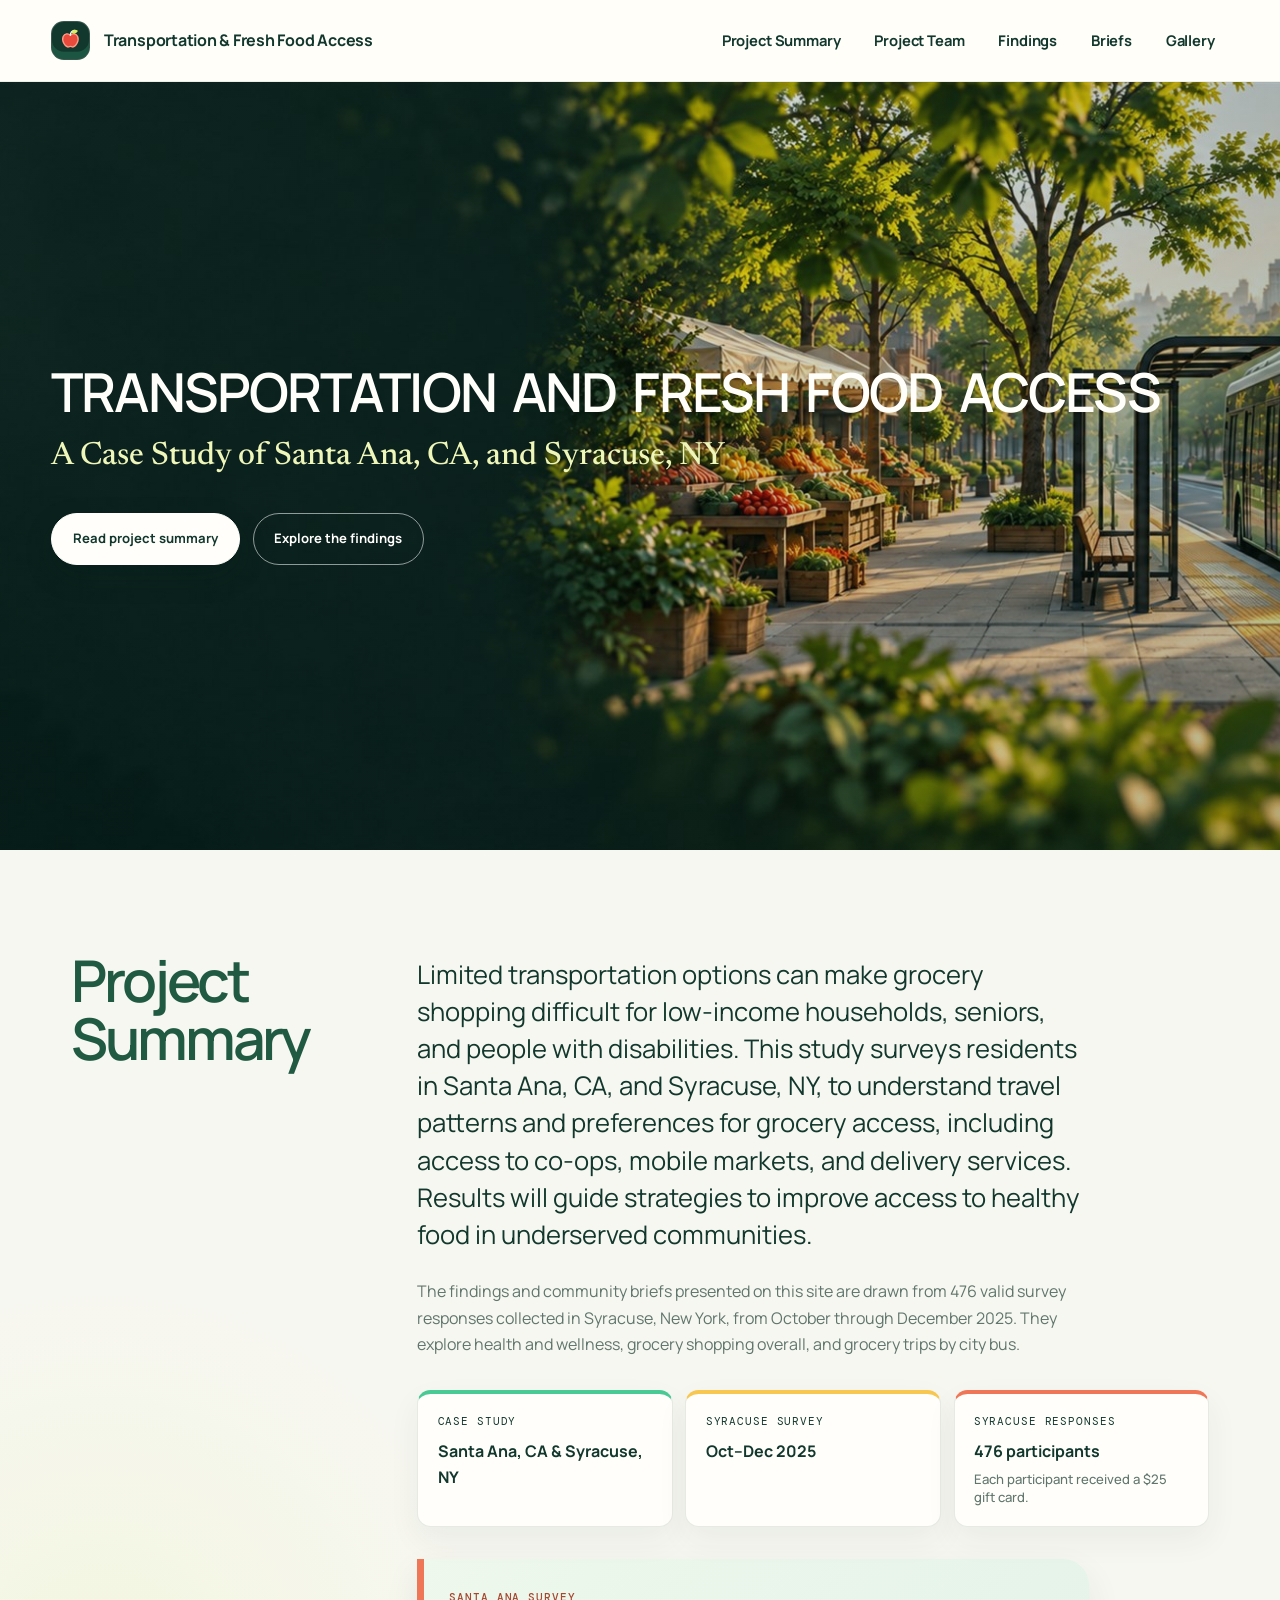
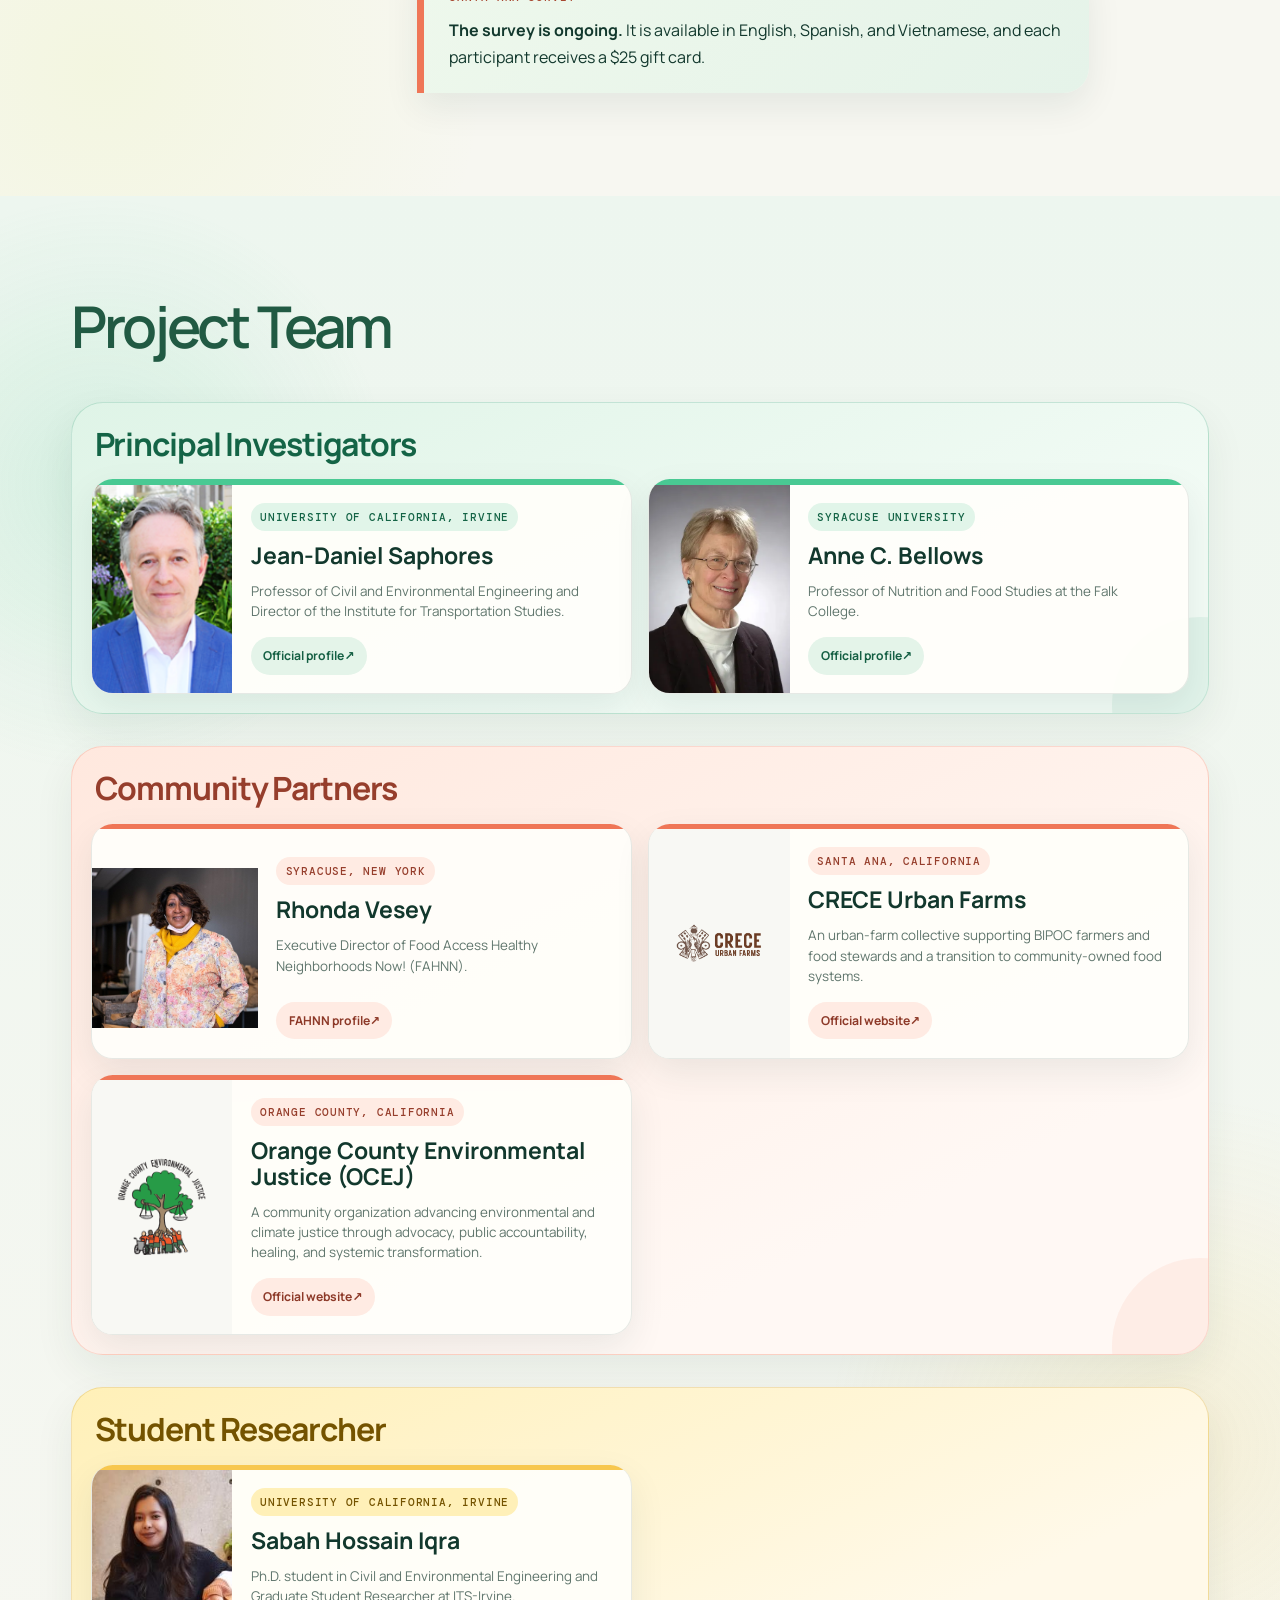
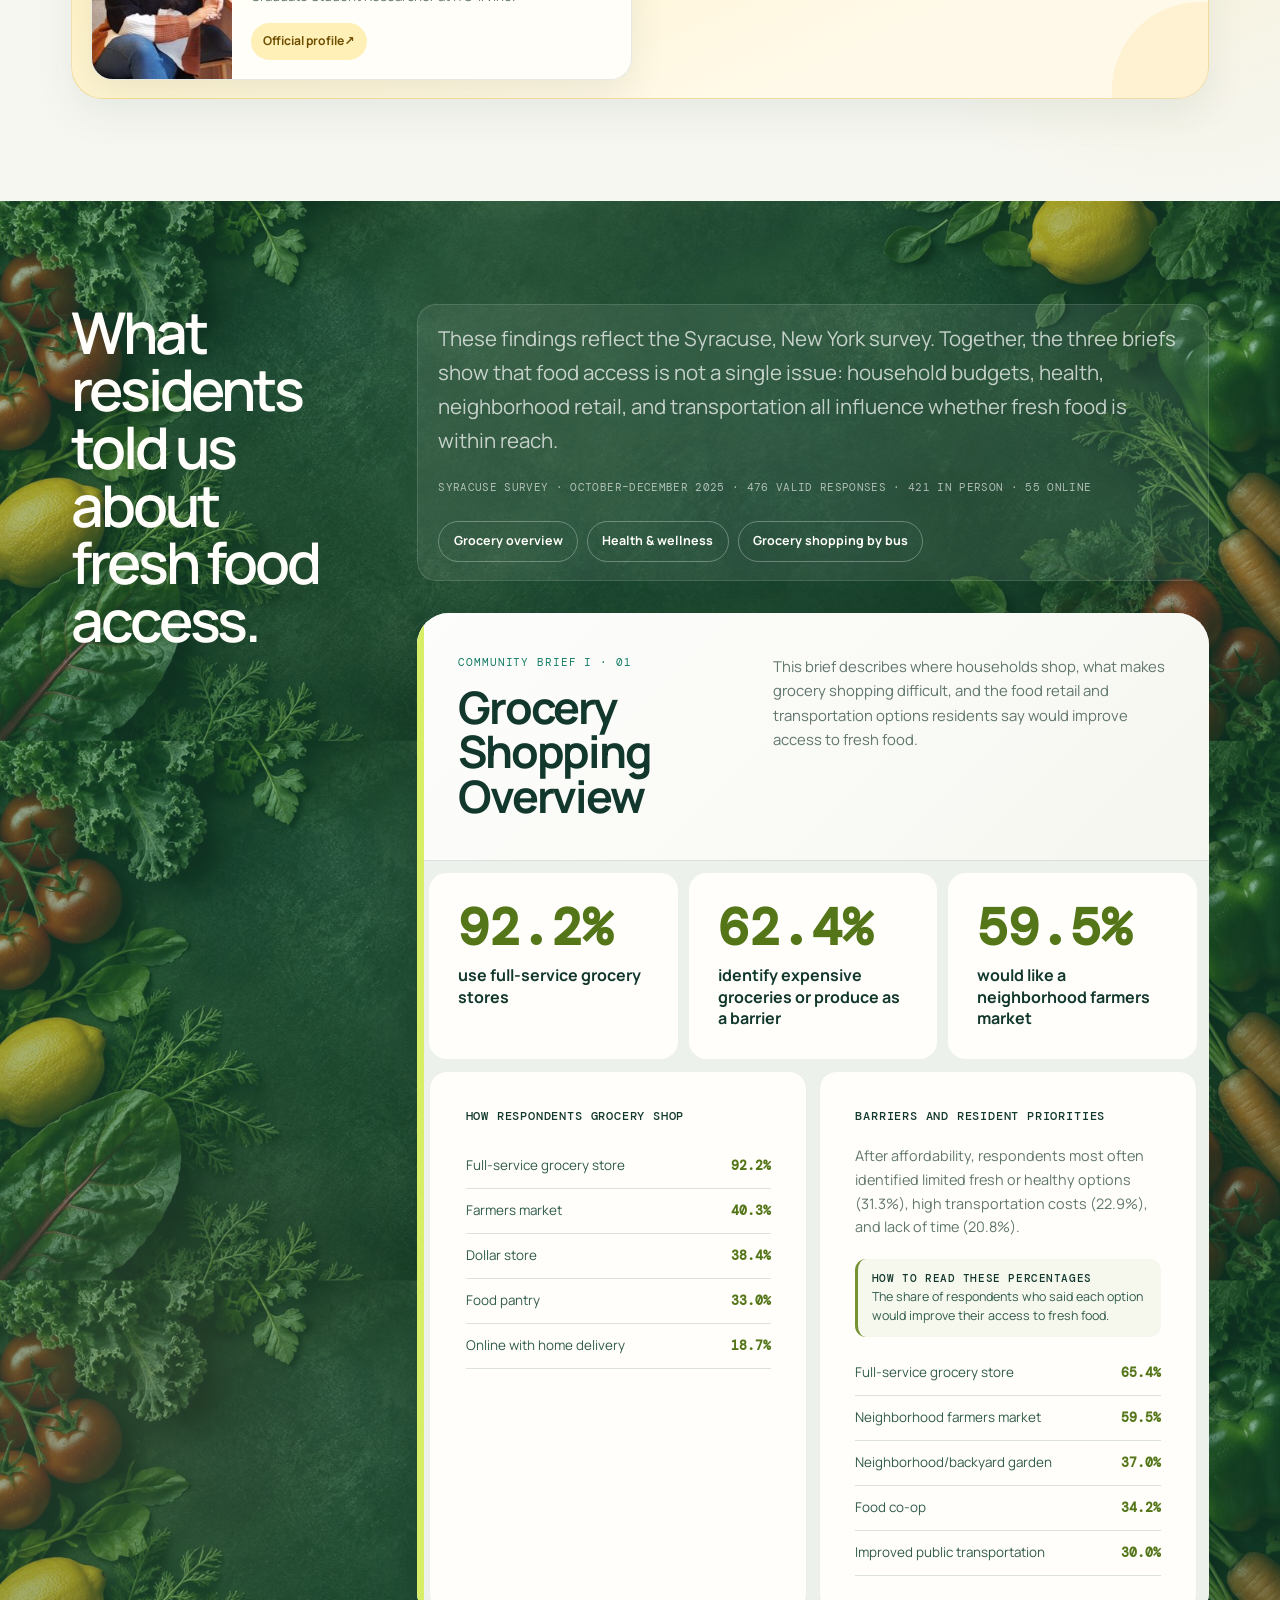
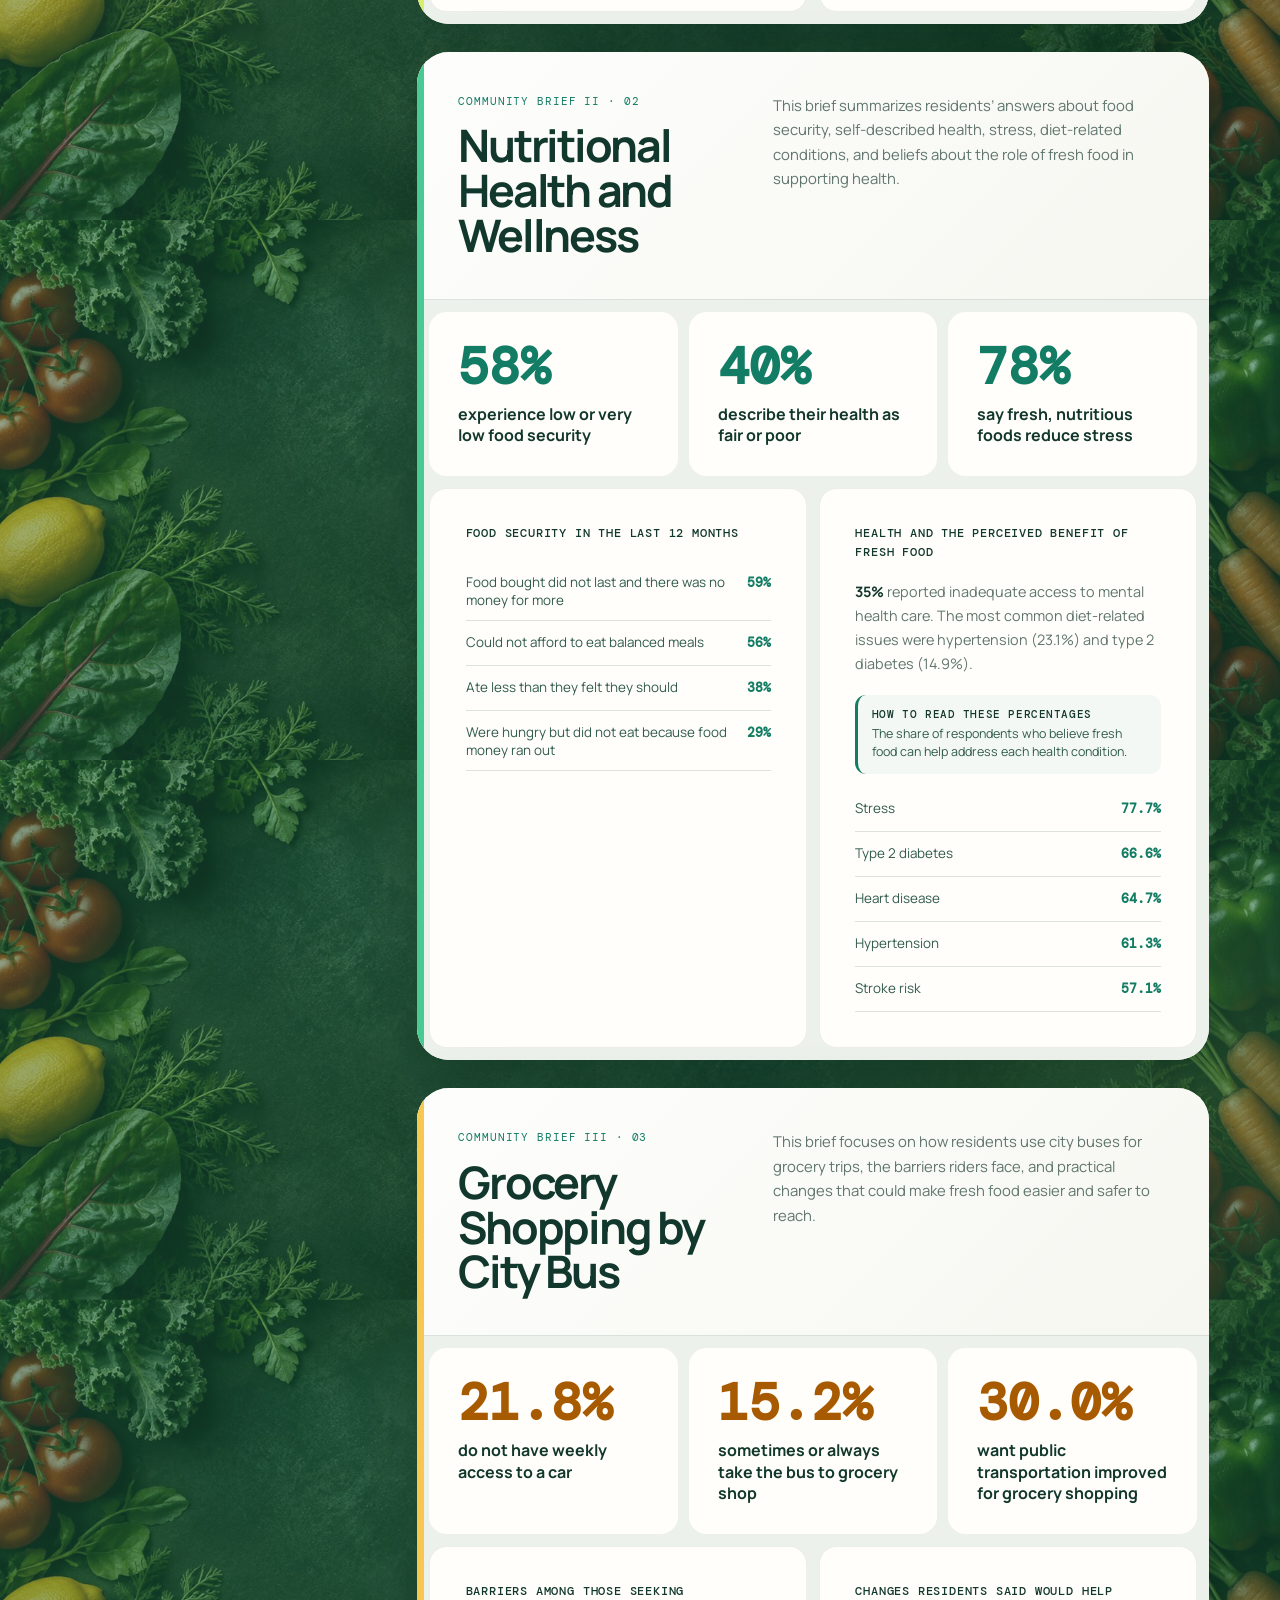
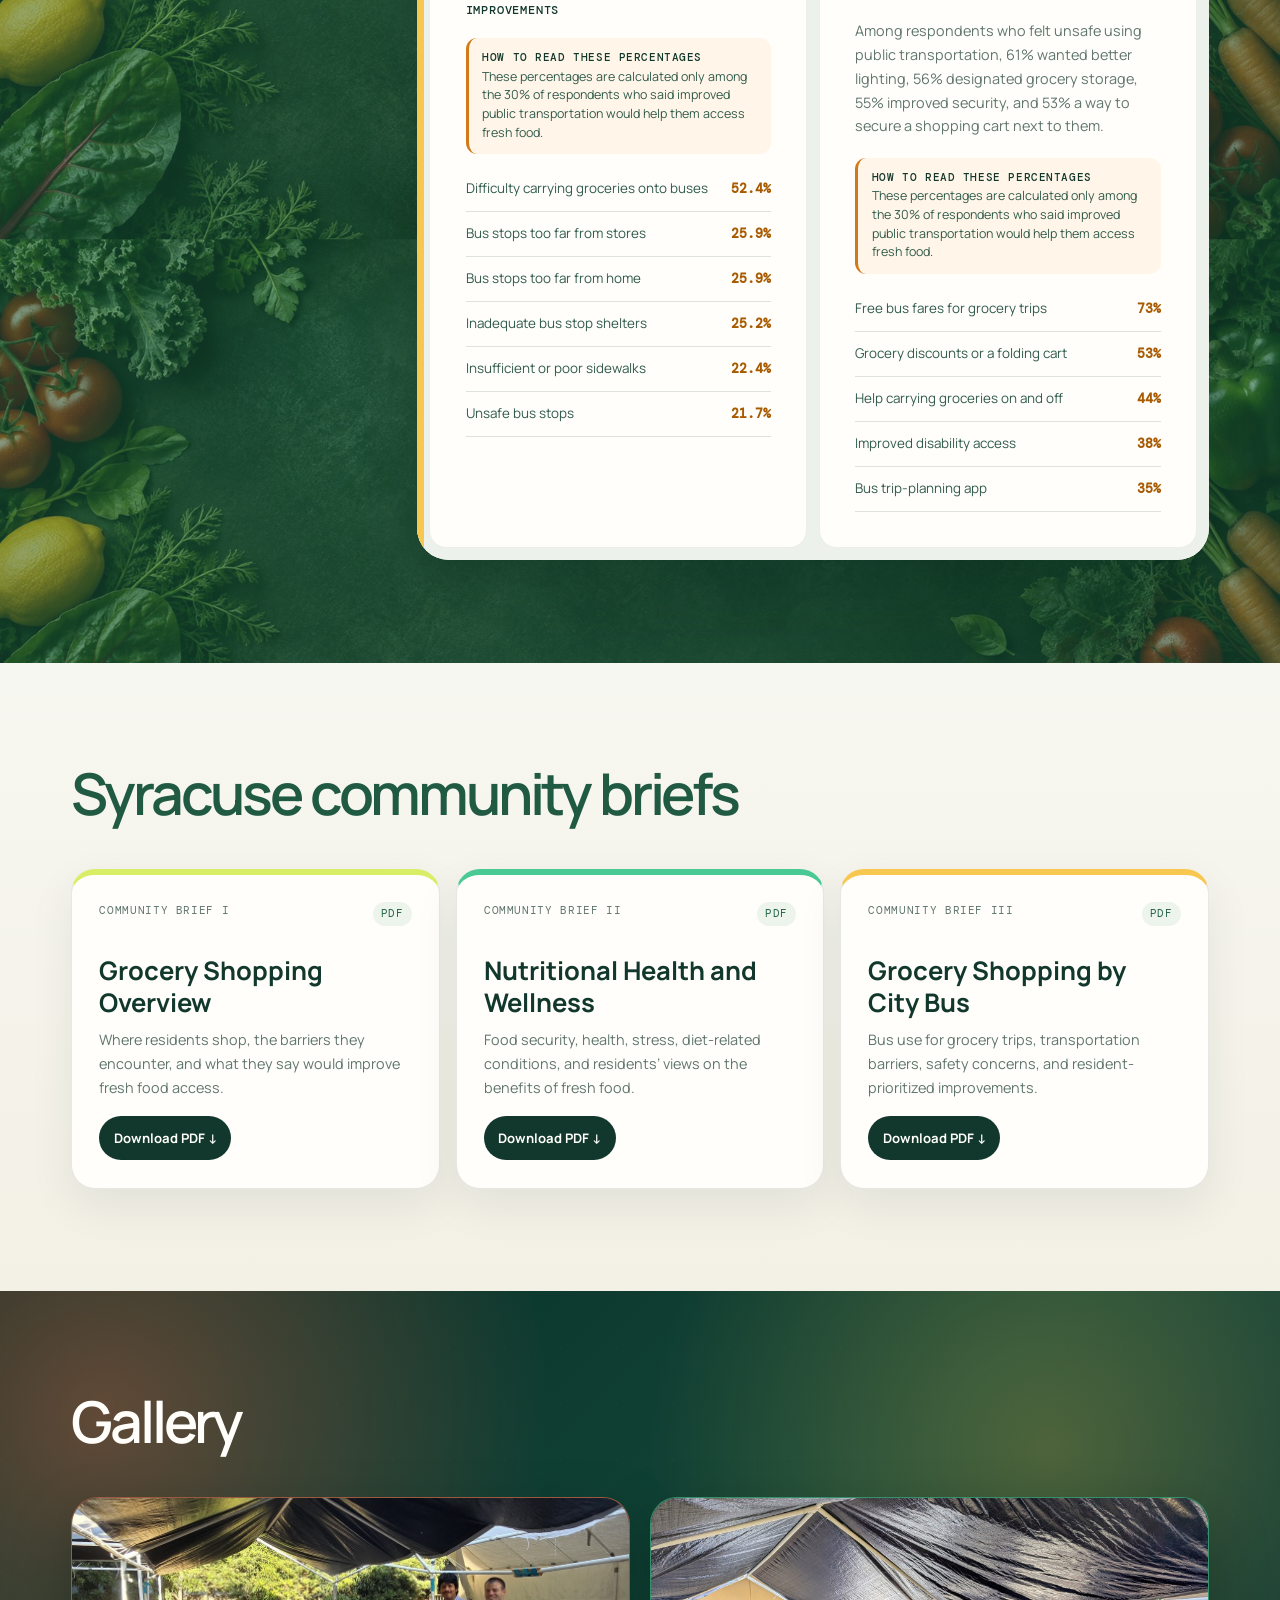
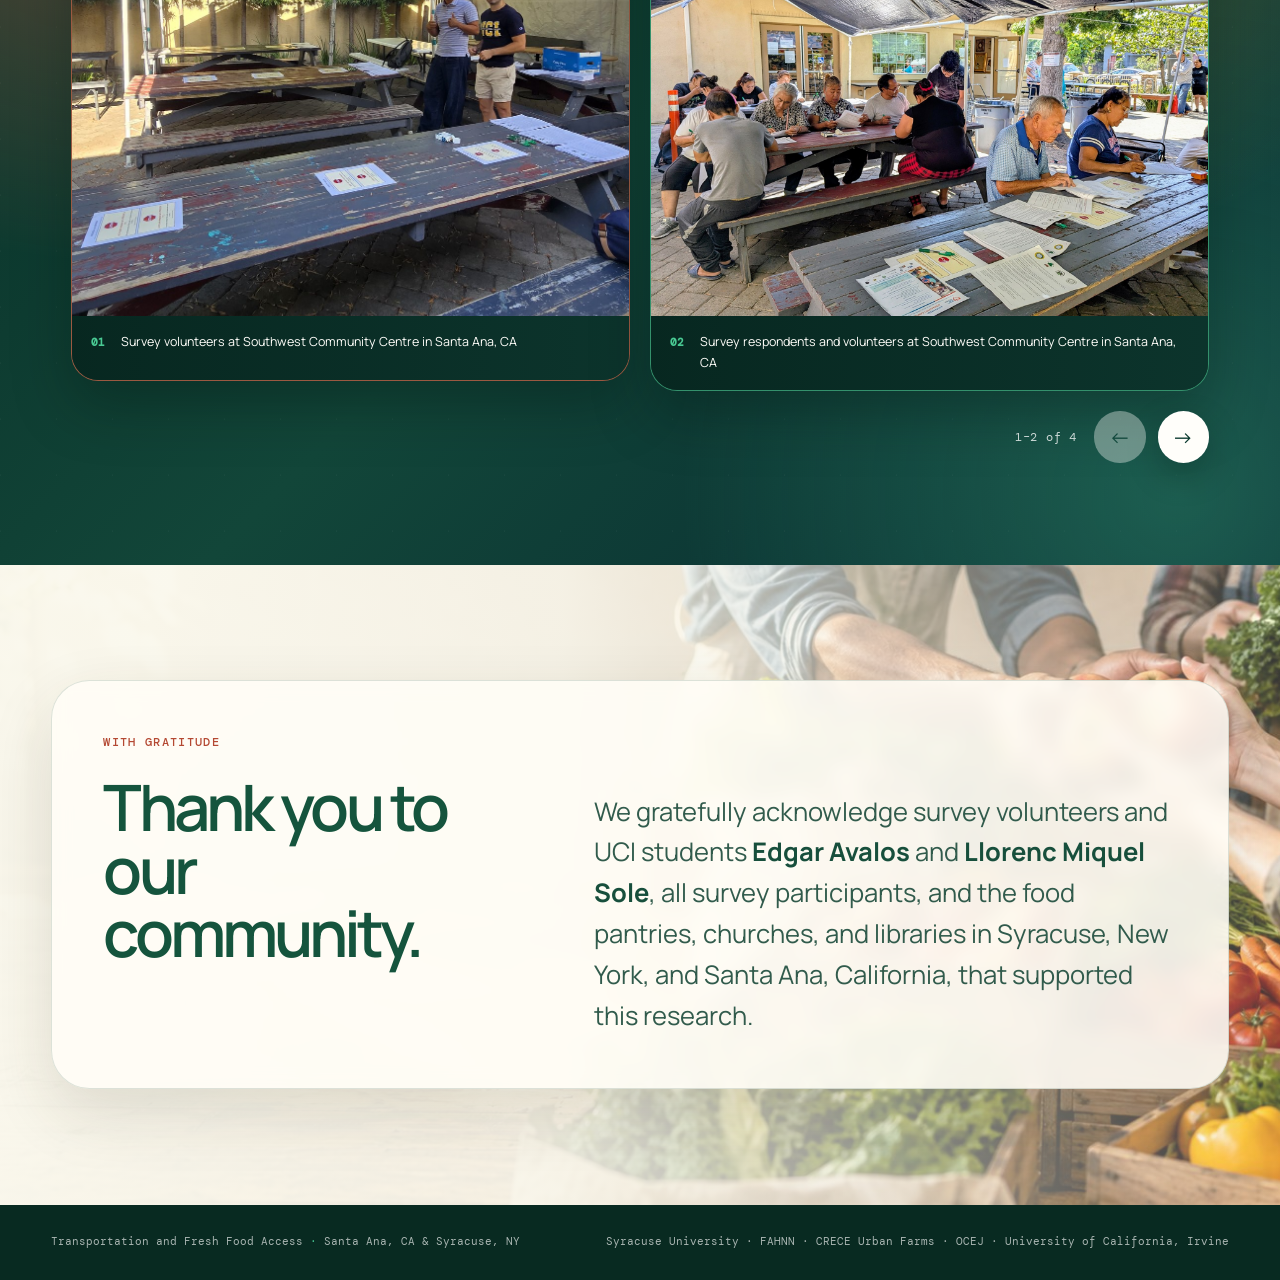
==== commit 140da46e: "Add gallery carousel navigation" ====
--- a/index.html
+++ b/index.html
@@ -6,8 +6,8 @@
     <meta name="description" content="Transportation and Fresh Food Access: A Case Study of Santa Ana, CA, and Syracuse, NY." />
     <meta name="theme-color" content="#10261f" />
     <title>TRANSPORTATION AND FRESH FOOD ACCESS — A Case Study of Santa Ana, CA, and Syracuse, NY</title>
-    <link rel="stylesheet" href="styles.css?v=20260917-02" />
-    <script src="script.js" defer></script>
+    <link rel="stylesheet" href="styles.css?v=20260917-03" />
+    <script src="script.js?v=20260917-01" defer></script>
   </head>
   <body>
     <a class="skip-link" href="#main-content">Skip to content</a>
@@ -101,7 +101,7 @@
       </section>
       <section class="section gallery" id="gallery" aria-labelledby="gallery-title">
         <div class="section-heading"><h2 id="gallery-title">Gallery</h2></div>
-        <div class="gallery-grid"><button class="gallery-card gallery-card-portrait" type="button" data-gallery-open data-image="assets/gallery/community-gallery-01.jpg" data-caption="Survey volunteers at Southwest Community Centre in Santa Ana, CA."><img src="assets/gallery/community-gallery-01.jpg" alt="Survey volunteers at outdoor tables at Southwest Community Centre in Santa Ana, California" /><span><strong>01</strong> Survey volunteers at Southwest Community Centre in Santa Ana, CA</span></button><button class="gallery-card gallery-card-landscape" type="button" data-gallery-open data-image="assets/gallery/community-gallery-02-swcc-respondents.jpg" data-caption="Survey respondents and volunteers at Southwest Community Centre in Santa Ana, CA."><img src="assets/gallery/community-gallery-02-swcc-respondents.jpg" alt="Survey respondents and volunteers completing surveys at Southwest Community Centre in Santa Ana, California" /><span><strong>02</strong> Survey respondents and volunteers at Southwest Community Centre in Santa Ana, CA</span></button><button class="gallery-card gallery-card-landscape" type="button" data-gallery-open data-image="assets/gallery/community-gallery-02-delhi-center.jpg" data-caption="Delhi Center in Santa Ana, CA."><img src="assets/gallery/community-gallery-02-delhi-center.jpg" alt="Community gathering at Delhi Center in Santa Ana, California" /><span><strong>03</strong> Delhi Center in Santa Ana, CA</span></button><button class="gallery-card gallery-card-landscape" type="button" data-gallery-open data-image="assets/gallery/community-gallery-02.jpg" data-caption="Survey participation at Delhi Center in Santa Ana, CA."><img src="assets/gallery/community-gallery-02.jpg" alt="Participants completing survey forms at Delhi Center in Santa Ana, California" /><span><strong>04</strong> Survey participation at Delhi Center in Santa Ana, CA</span></button></div>
+        <div class="gallery-carousel" data-gallery-carousel role="region" aria-label="Community survey photo gallery" aria-roledescription="carousel"><div class="gallery-grid" data-gallery-track><button class="gallery-card gallery-card-portrait" type="button" data-gallery-item data-gallery-open data-image="assets/gallery/community-gallery-01.jpg" data-caption="Survey volunteers at Southwest Community Centre in Santa Ana, CA."><img src="assets/gallery/community-gallery-01.jpg" alt="Survey volunteers at outdoor tables at Southwest Community Centre in Santa Ana, California" /><span><strong>01</strong> Survey volunteers at Southwest Community Centre in Santa Ana, CA</span></button><button class="gallery-card gallery-card-landscape" type="button" data-gallery-item data-gallery-open data-image="assets/gallery/community-gallery-02-swcc-respondents.jpg" data-caption="Survey respondents and volunteers at Southwest Community Centre in Santa Ana, CA."><img src="assets/gallery/community-gallery-02-swcc-respondents.jpg" alt="Survey respondents and volunteers completing surveys at Southwest Community Centre in Santa Ana, California" /><span><strong>02</strong> Survey respondents and volunteers at Southwest Community Centre in Santa Ana, CA</span></button><button class="gallery-card gallery-card-landscape" type="button" data-gallery-item data-gallery-open data-image="assets/gallery/community-gallery-02-delhi-center.jpg" data-caption="Delhi Center in Santa Ana, CA."><img src="assets/gallery/community-gallery-02-delhi-center.jpg" alt="Community gathering at Delhi Center in Santa Ana, California" /><span><strong>03</strong> Delhi Center in Santa Ana, CA</span></button><button class="gallery-card gallery-card-landscape" type="button" data-gallery-item data-gallery-open data-image="assets/gallery/community-gallery-02.jpg" data-caption="Survey participation at Delhi Center in Santa Ana, CA."><img src="assets/gallery/community-gallery-02.jpg" alt="Participants completing survey forms at Delhi Center in Santa Ana, California" /><span><strong>04</strong> Survey participation at Delhi Center in Santa Ana, CA</span></button></div><div class="gallery-controls"><p class="gallery-status" data-gallery-status aria-live="polite">1–2 of 4</p><button class="gallery-arrow" type="button" data-gallery-prev aria-label="Show previous gallery photos">←</button><button class="gallery-arrow" type="button" data-gallery-next aria-label="Show next gallery photos">→</button></div></div>
       </section>
       <section class="acknowledgments" aria-labelledby="acknowledgments-title"><div class="acknowledgments-inner"><div><p class="eyebrow">With Gratitude</p><h2 id="acknowledgments-title">Thank you to our community.</h2></div><p>We gratefully acknowledge survey volunteers and UCI students <strong>Edgar Avalos</strong> and <strong>Llorenc Miquel Sole</strong>, all survey participants, and the food pantries, churches, and libraries in Syracuse, New York, and Santa Ana, California, that supported this research.</p></div></section>
     </main>
--- a/styles.css
+++ b/styles.css
@@ -747,9 +747,10 @@
   padding-right: max(var(--gutter), calc((100vw - var(--max)) / 2 + var(--gutter)));
   padding-left: max(var(--gutter), calc((100vw - var(--max)) / 2 + var(--gutter)));
 }
-.gallery .section-heading, .gallery .gallery-grid { grid-column: 1 / -1; }
+.gallery .section-heading, .gallery .gallery-carousel { grid-column: 1 / -1; }
 .gallery .section-heading h2 { color: var(--white); }
 .gallery .section-index { background: var(--coral); color: var(--white); }
+.gallery-carousel { display: grid; gap: 1.25rem; }
 .gallery-grid { grid-template-columns: repeat(2, minmax(0, 1fr)); gap: 1.25rem; }
 .gallery-card { border: 1px solid rgba(255, 255, 255, 0.22); border-radius: 1.7rem; box-shadow: 0 1.5rem 3.5rem rgba(2, 21, 15, 0.34); }
 .gallery-card:first-child { border-color: rgba(239, 111, 78, 0.62); }
@@ -758,6 +759,12 @@
 .gallery-card img, .gallery-card-portrait img, .gallery-card-landscape img { aspect-ratio: 4 / 3; }
 .gallery-card span { min-height: 4rem; padding: 1.05rem 1.2rem; background: linear-gradient(90deg, rgba(7, 39, 32, 0.98), rgba(12, 52, 44, 0.98)); }
 .gallery-card:hover img { transform: scale(1.035); }
+.gallery-controls { display: flex; justify-content: flex-end; align-items: center; gap: 0.75rem; }
+.gallery-status { margin: 0 0.35rem 0 0; color: rgba(255, 255, 255, 0.78); font-family: "DM Mono", monospace; font-size: 0.78rem; letter-spacing: 0.06em; }
+.gallery-arrow { display: grid; place-items: center; width: 3.2rem; height: 3.2rem; padding: 0; background: var(--white); color: #0b3a2f; border: 1px solid rgba(255, 255, 255, 0.5); border-radius: 50%; box-shadow: 0 0.8rem 2rem rgba(2, 21, 15, 0.28); cursor: pointer; font-size: 1.35rem; transition: transform 180ms ease, background 180ms ease, opacity 180ms ease; }
+.gallery-arrow:hover:not(:disabled), .gallery-arrow:focus-visible { background: #dff4df; transform: translateY(-2px); }
+.gallery-arrow:focus-visible { outline: 3px solid var(--sun); outline-offset: 3px; }
+.gallery-arrow:disabled { opacity: 0.36; cursor: not-allowed; box-shadow: none; }
 
 .acknowledgments {
   position: relative;
@@ -791,13 +798,13 @@
   .hero-copy { grid-template-columns: 1fr; }
   .section, .findings, .gallery { grid-template-columns: 1fr; }
   .section-heading { grid-column: 1; }
-  .overview-body, .team-grid, .findings-content, .report-list, .gallery-grid { grid-column: 1; }
+  .overview-body, .team-grid, .findings-content, .report-list, .gallery-carousel { grid-column: 1; }
   .team .section-heading, .reports .section-heading, .gallery .section-heading { grid-column: 1; }
   .team-grid { grid-template-columns: minmax(0, 1fr); }
   .team-group:nth-child(2) .team-stack,
   .team-group:nth-child(3) .team-stack { grid-template-columns: repeat(2, minmax(0, 1fr)); }
   .reports .report-list { grid-column: 1; grid-template-columns: repeat(2, minmax(0, 1fr)); }
-  .gallery .gallery-grid { grid-column: 1; grid-template-columns: repeat(2, minmax(0, 1fr)); }
+  .gallery .gallery-carousel { grid-column: 1; }
   .findings-content { margin-top: 1rem; }
 }
 
@@ -818,8 +825,8 @@
   .hero-actions { align-items: stretch; flex-direction: column; }
   .section, .findings, .gallery { grid-template-columns: 1fr; gap: 1rem; }
   .section-index { display: none; }
-  .section-heading, .overview-body, .team-grid, .findings-content, .report-list, .gallery-grid { grid-column: 1; }
-  .team .section-heading, .reports .section-heading, .gallery .section-heading, .reports .report-list, .gallery .gallery-grid { grid-column: 1; }
+  .section-heading, .overview-body, .team-grid, .findings-content, .report-list, .gallery-carousel { grid-column: 1; }
+  .team .section-heading, .reports .section-heading, .gallery .section-heading, .reports .report-list, .gallery .gallery-carousel { grid-column: 1; }
   .reports .section-heading h2 { white-space: normal; }
   .team-grid, .reports .report-list { grid-template-columns: 1fr; }
   .team-group:nth-child(1) .team-stack,
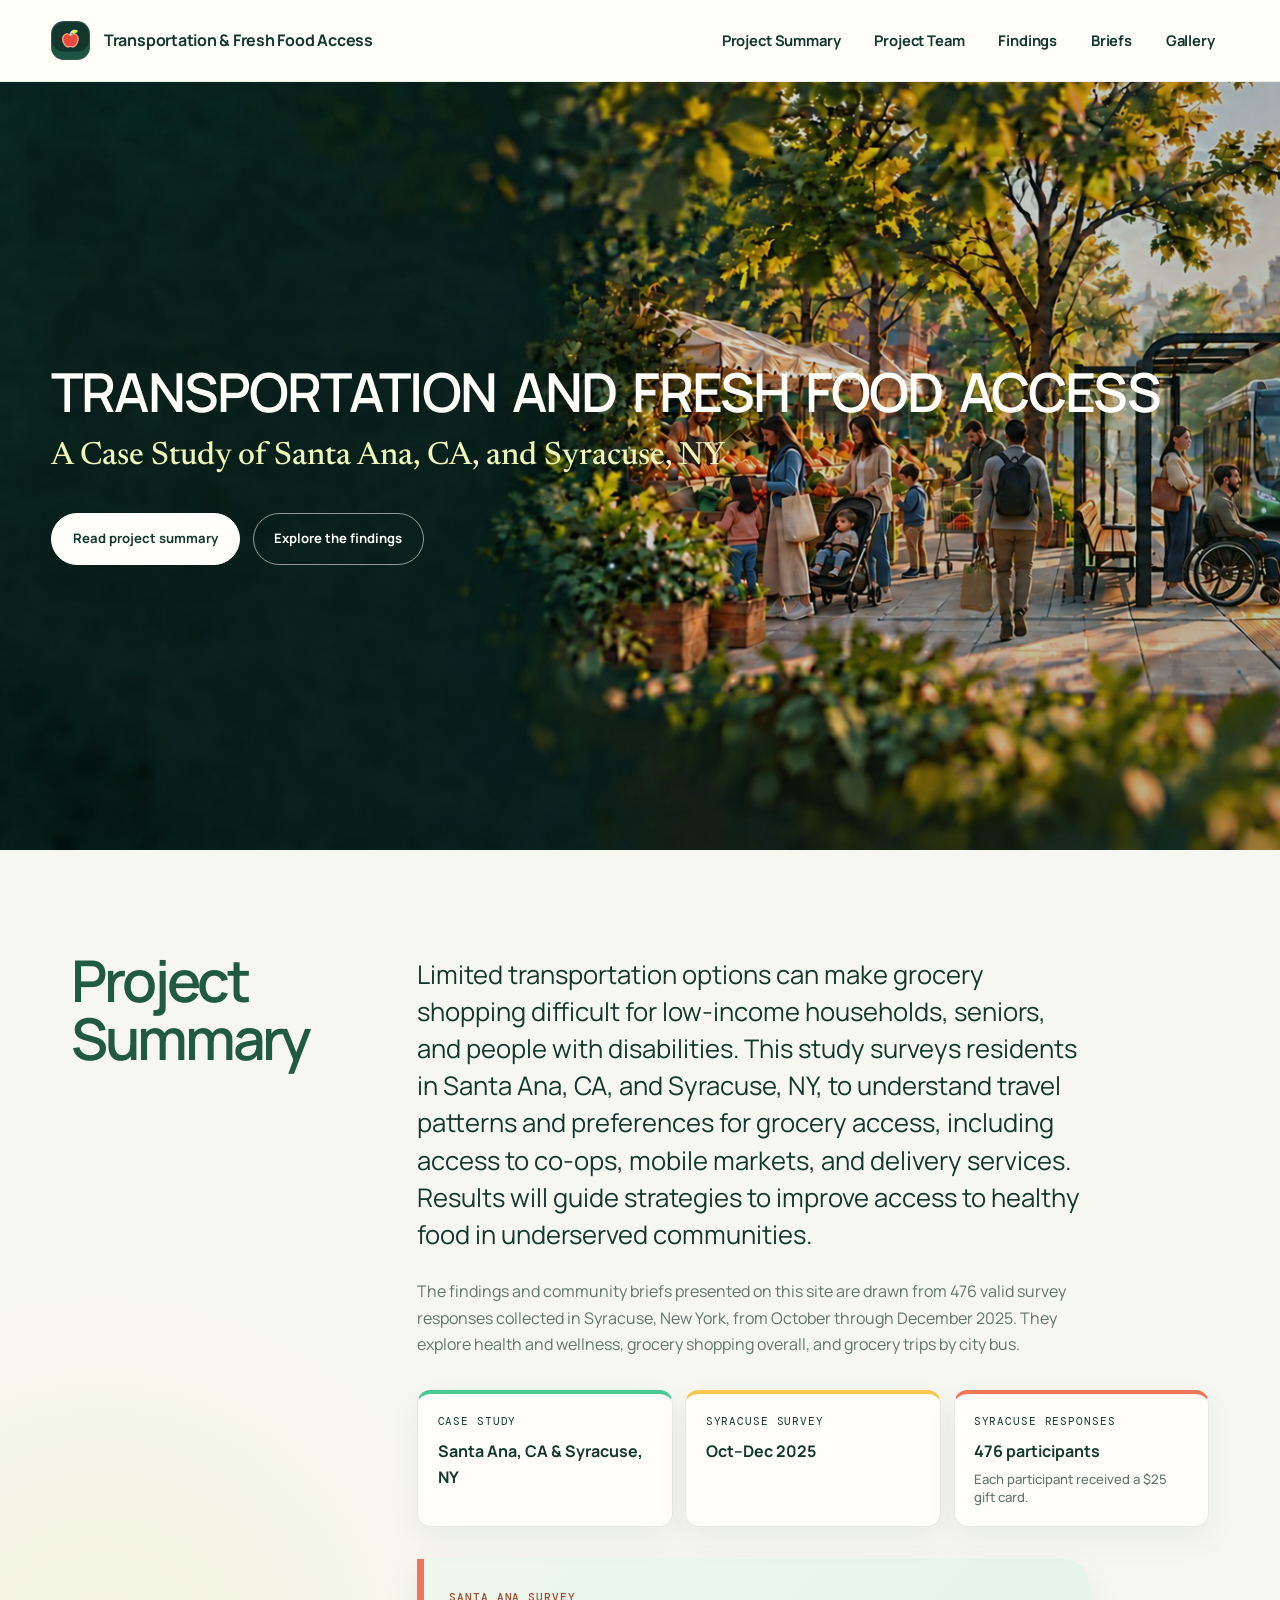
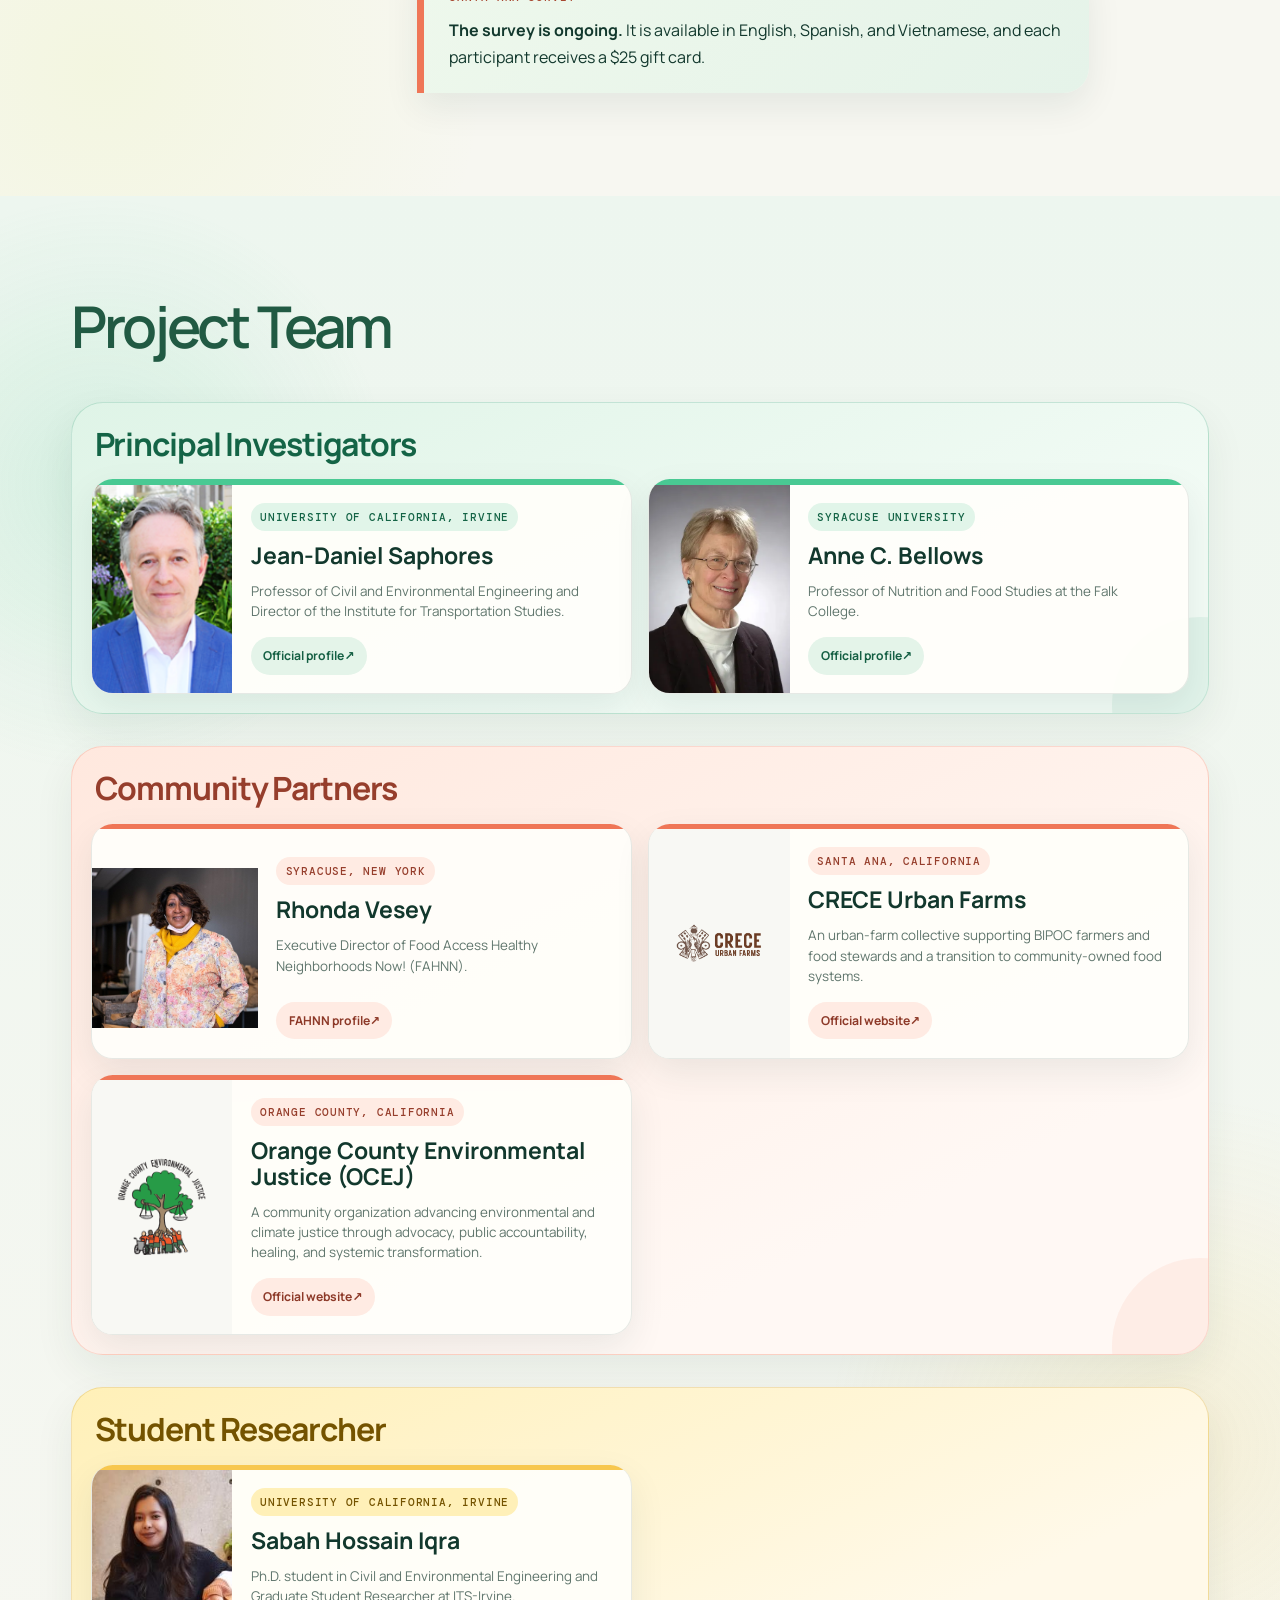
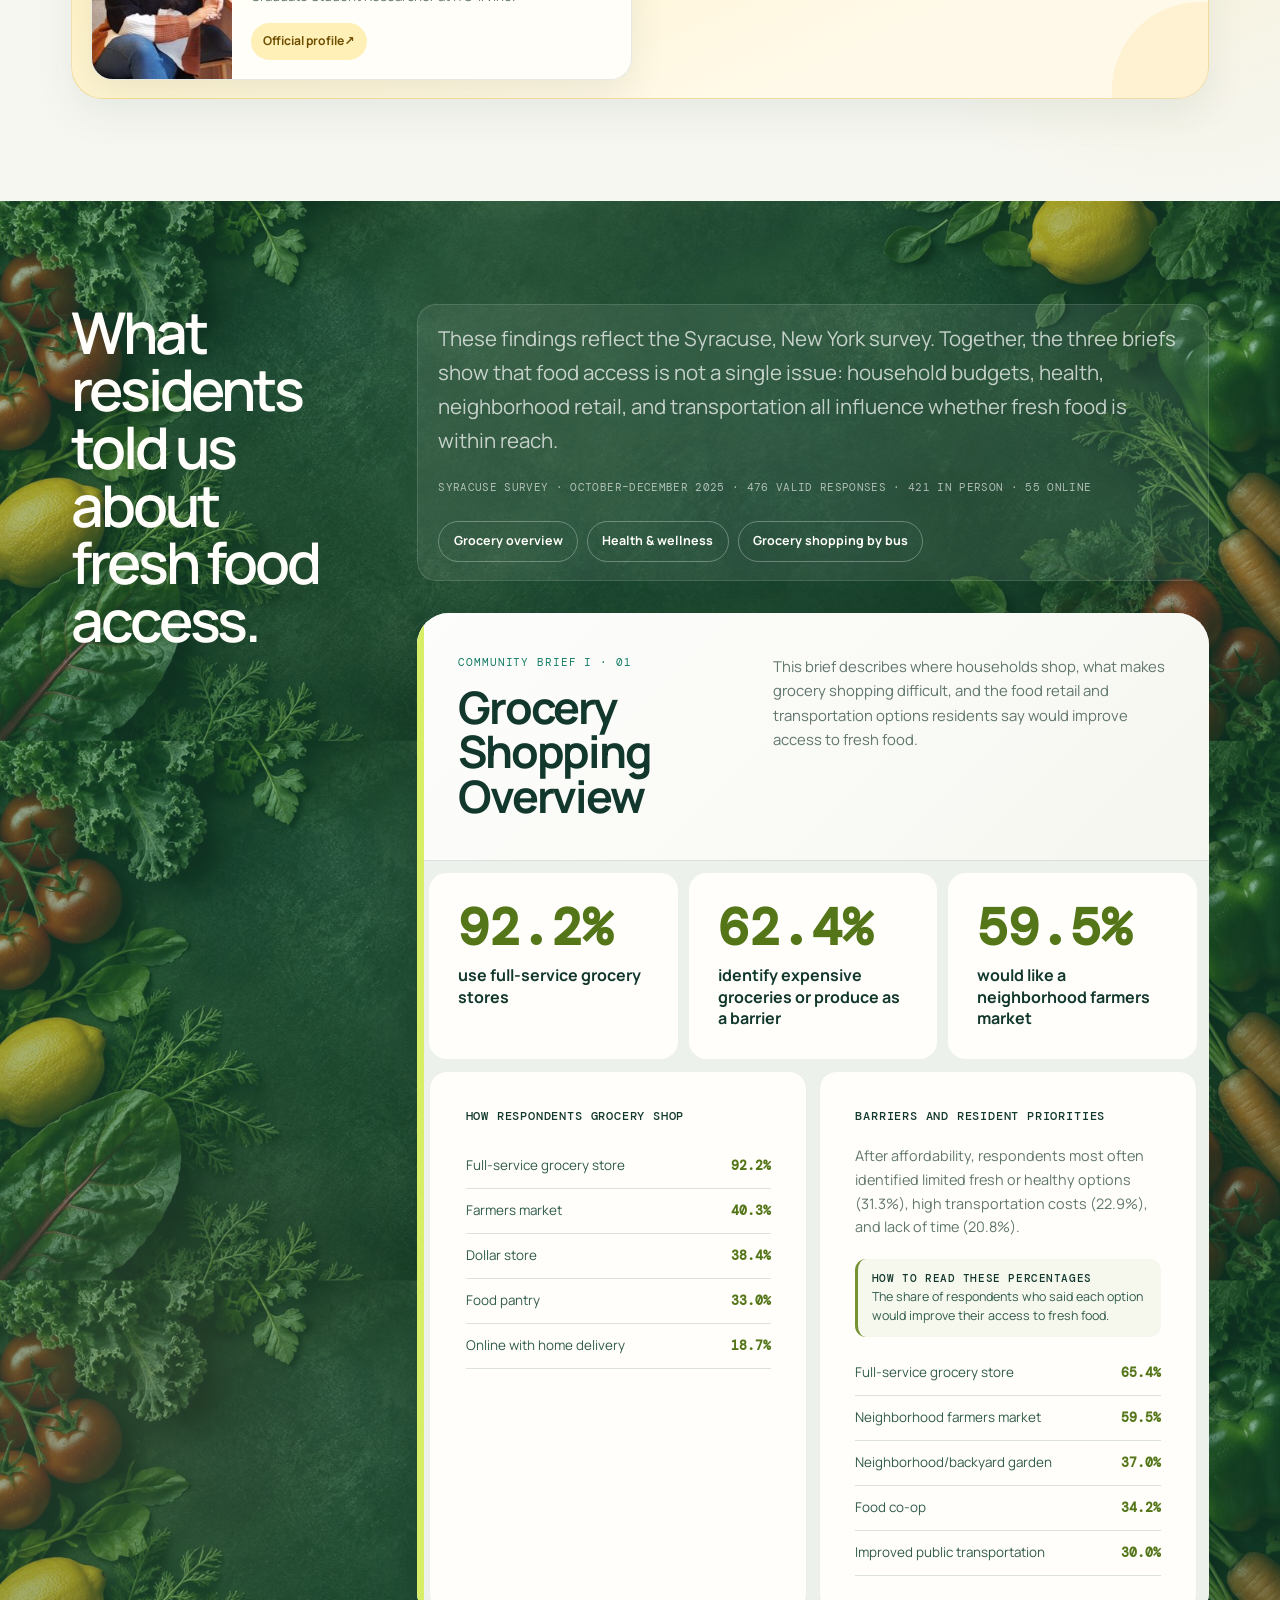
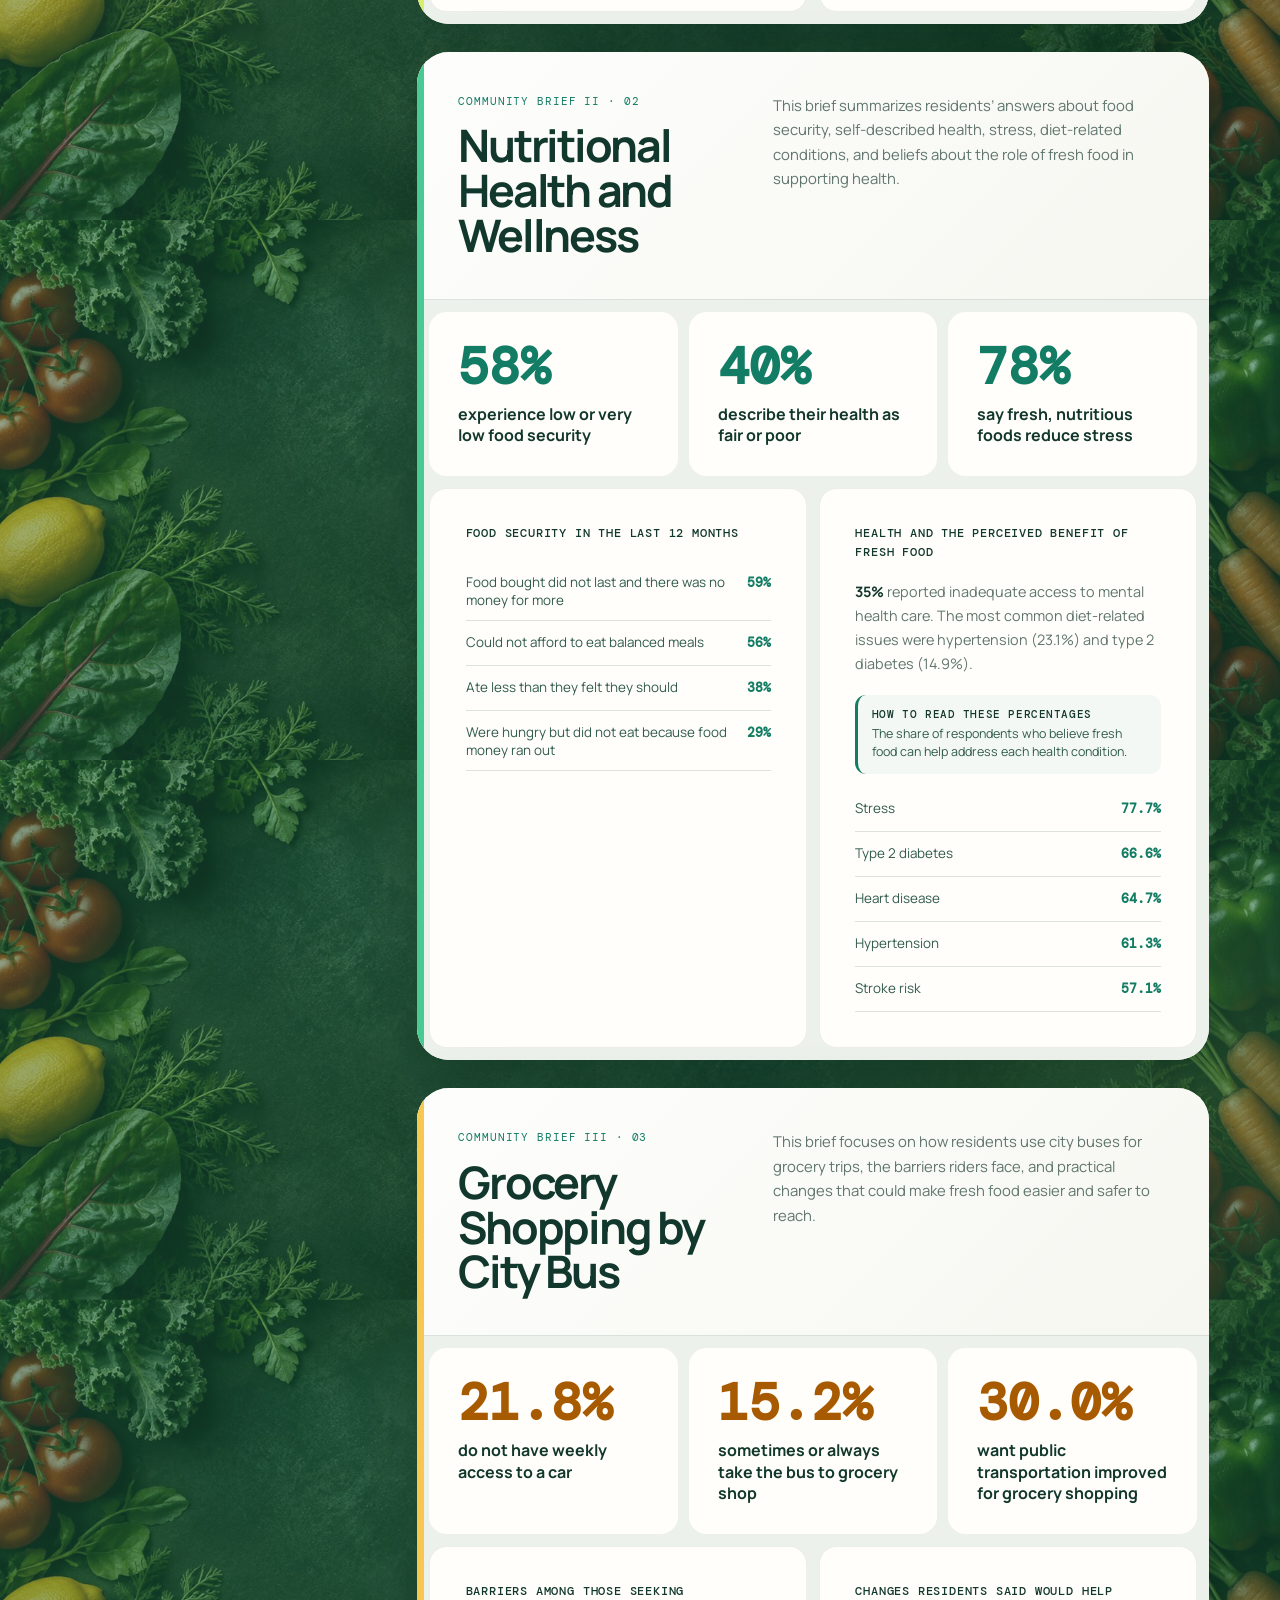
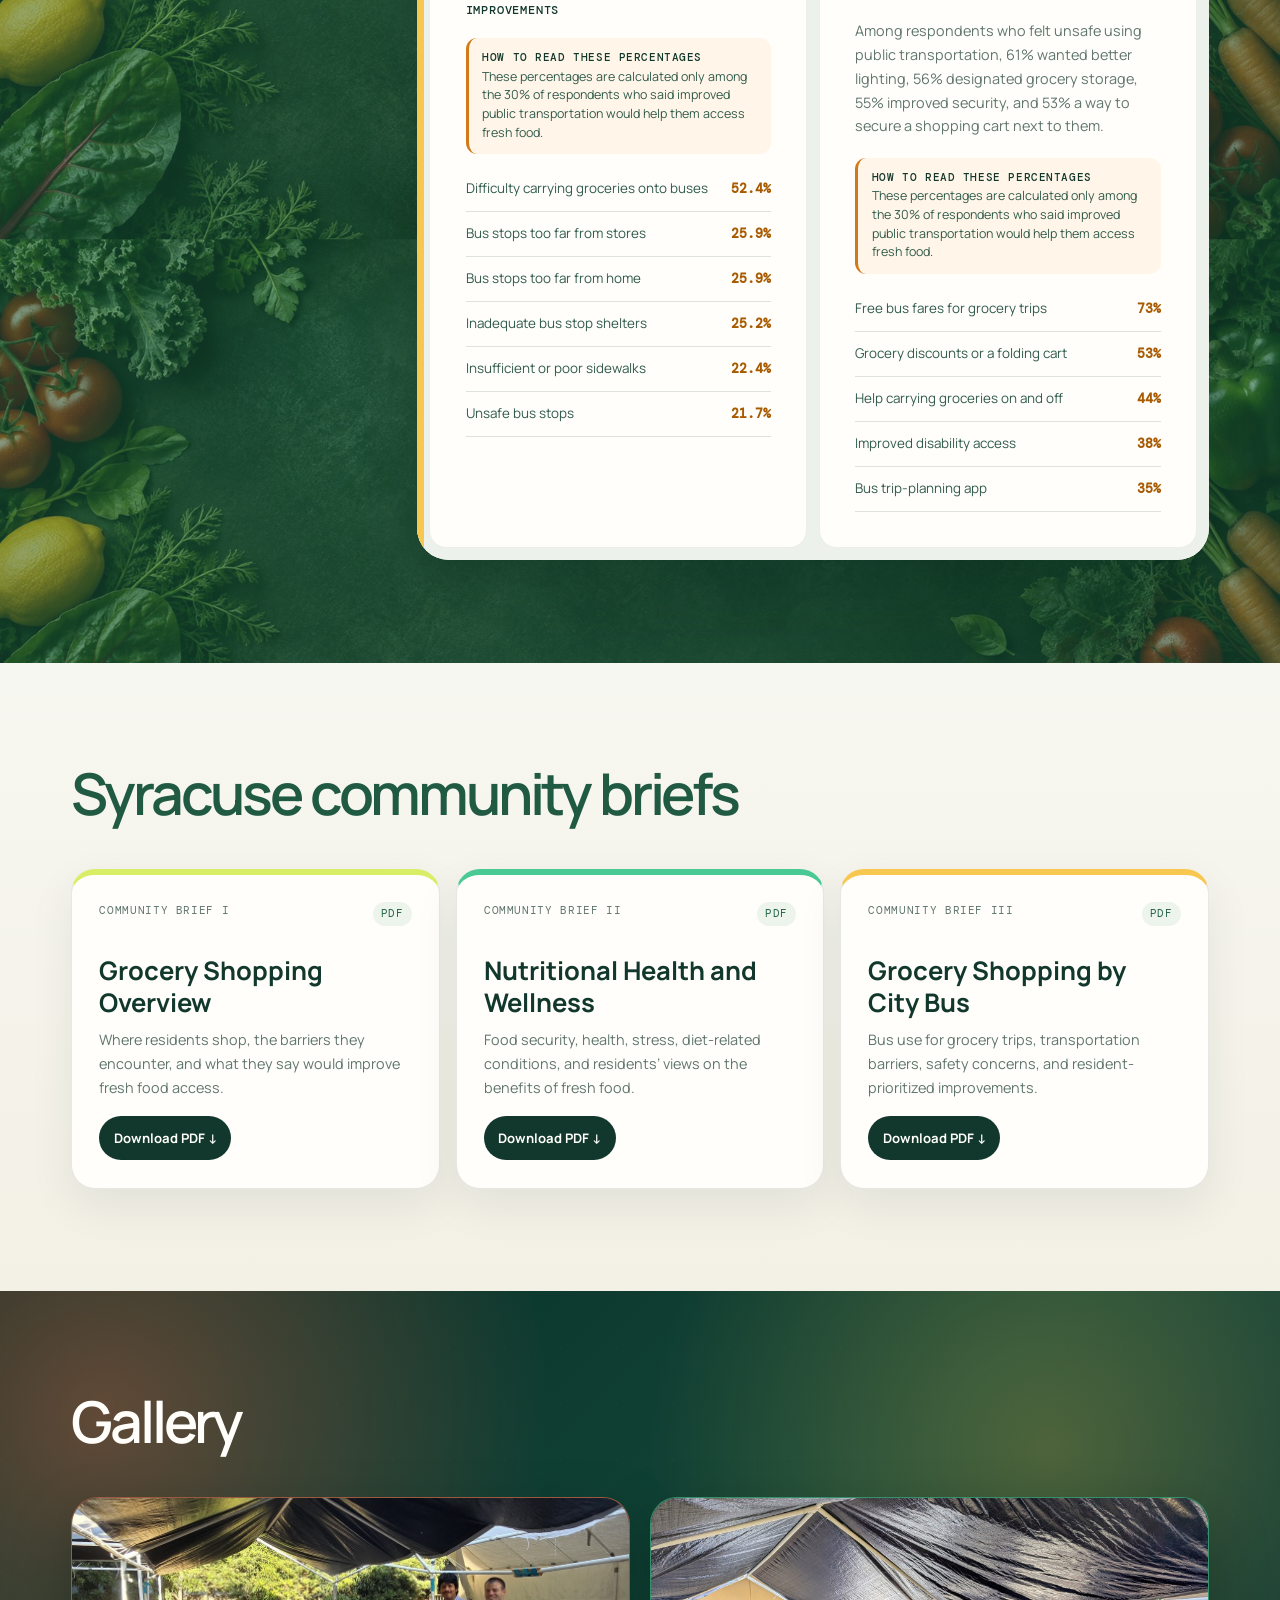
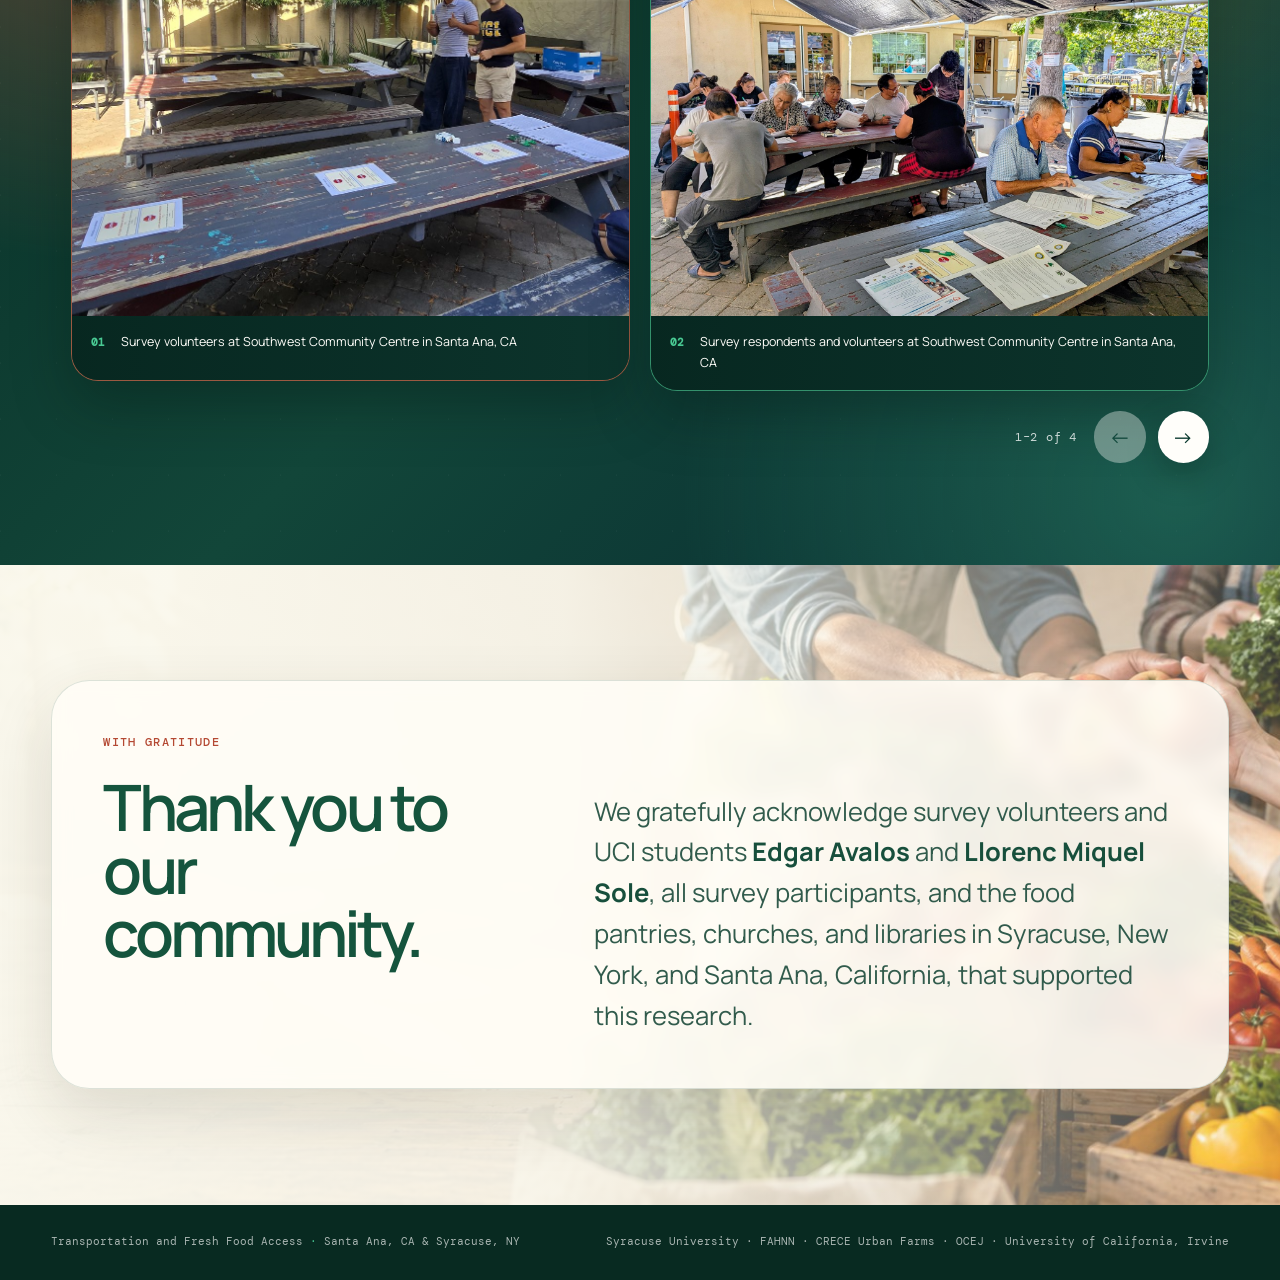
==== commit 546ca3e5: "Refresh hero background cache version" ====
--- a/index.html
+++ b/index.html
@@ -6,7 +6,7 @@
     <meta name="description" content="Transportation and Fresh Food Access: A Case Study of Santa Ana, CA, and Syracuse, NY." />
     <meta name="theme-color" content="#10261f" />
     <title>TRANSPORTATION AND FRESH FOOD ACCESS — A Case Study of Santa Ana, CA, and Syracuse, NY</title>
-    <link rel="stylesheet" href="styles.css?v=20260917-03" />
+    <link rel="stylesheet" href="styles.css?v=20260917-04" />
     <script src="script.js?v=20260917-01" defer></script>
   </head>
   <body>
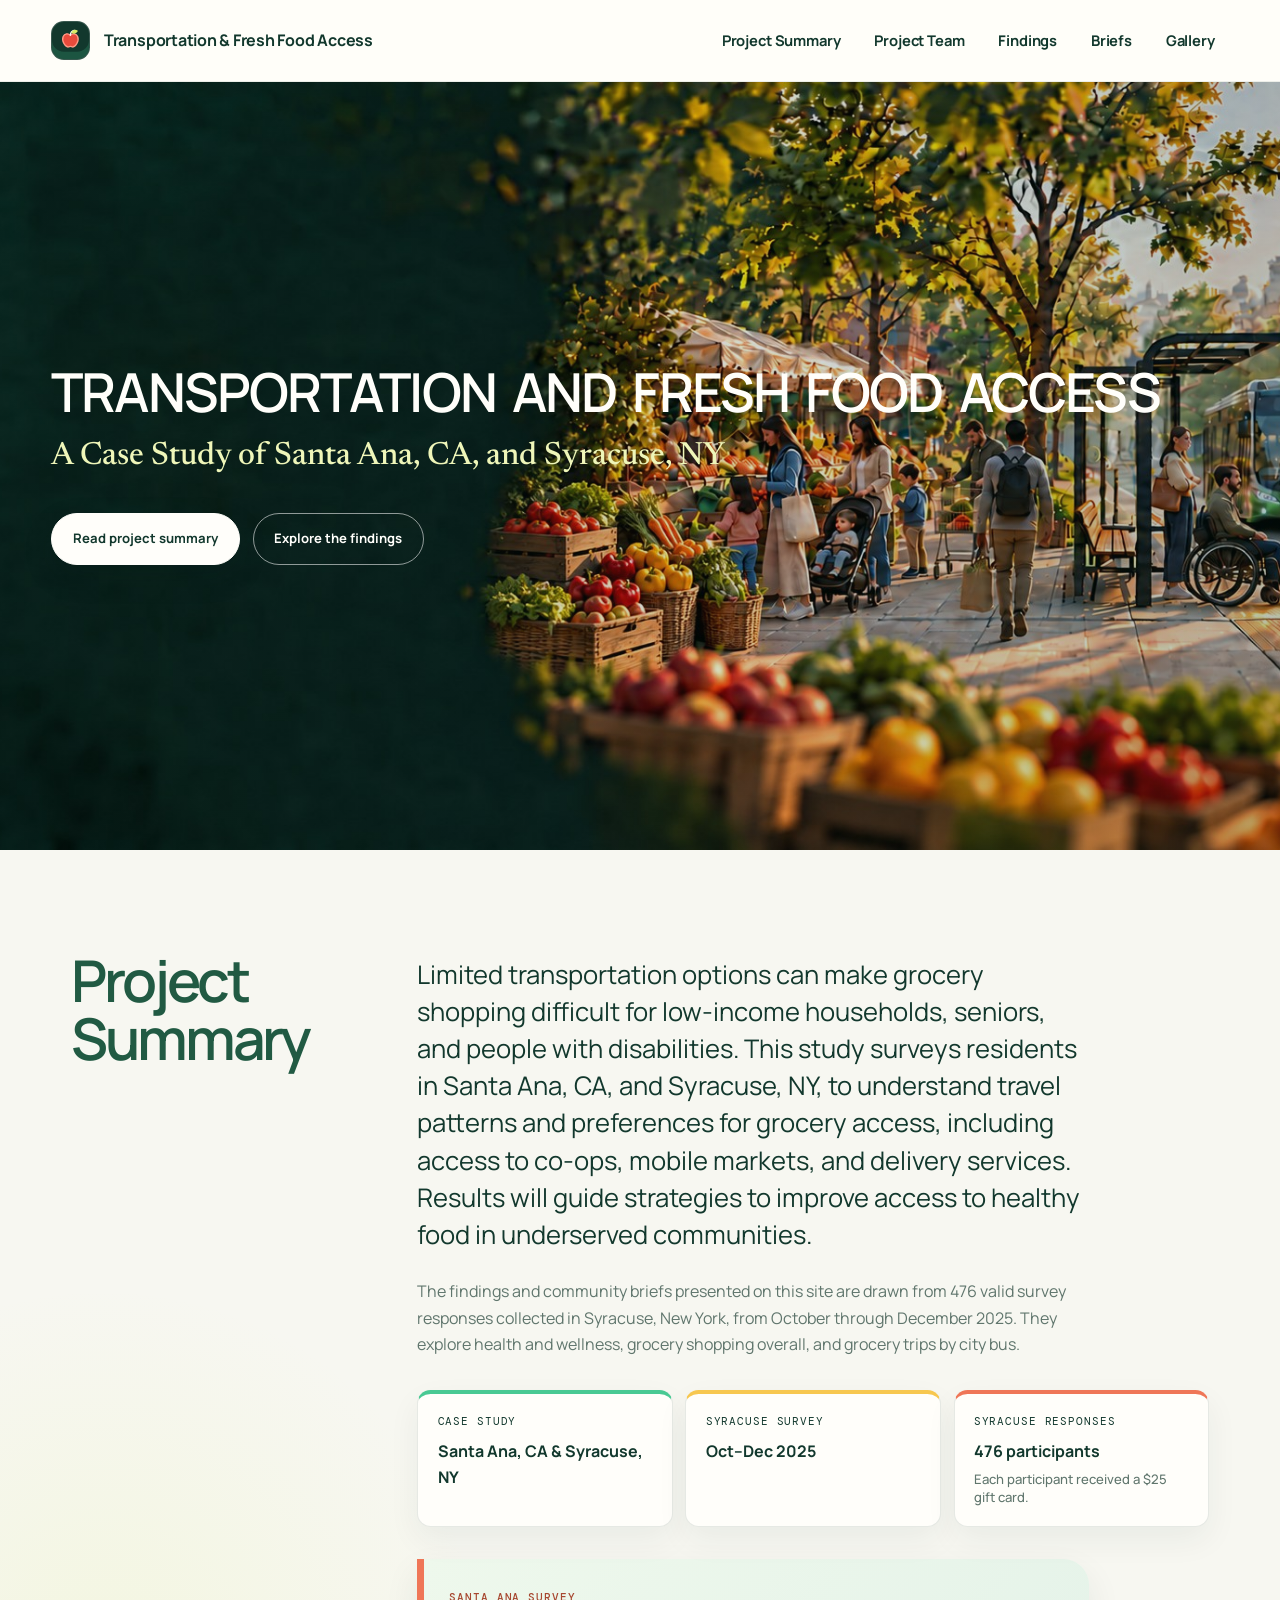
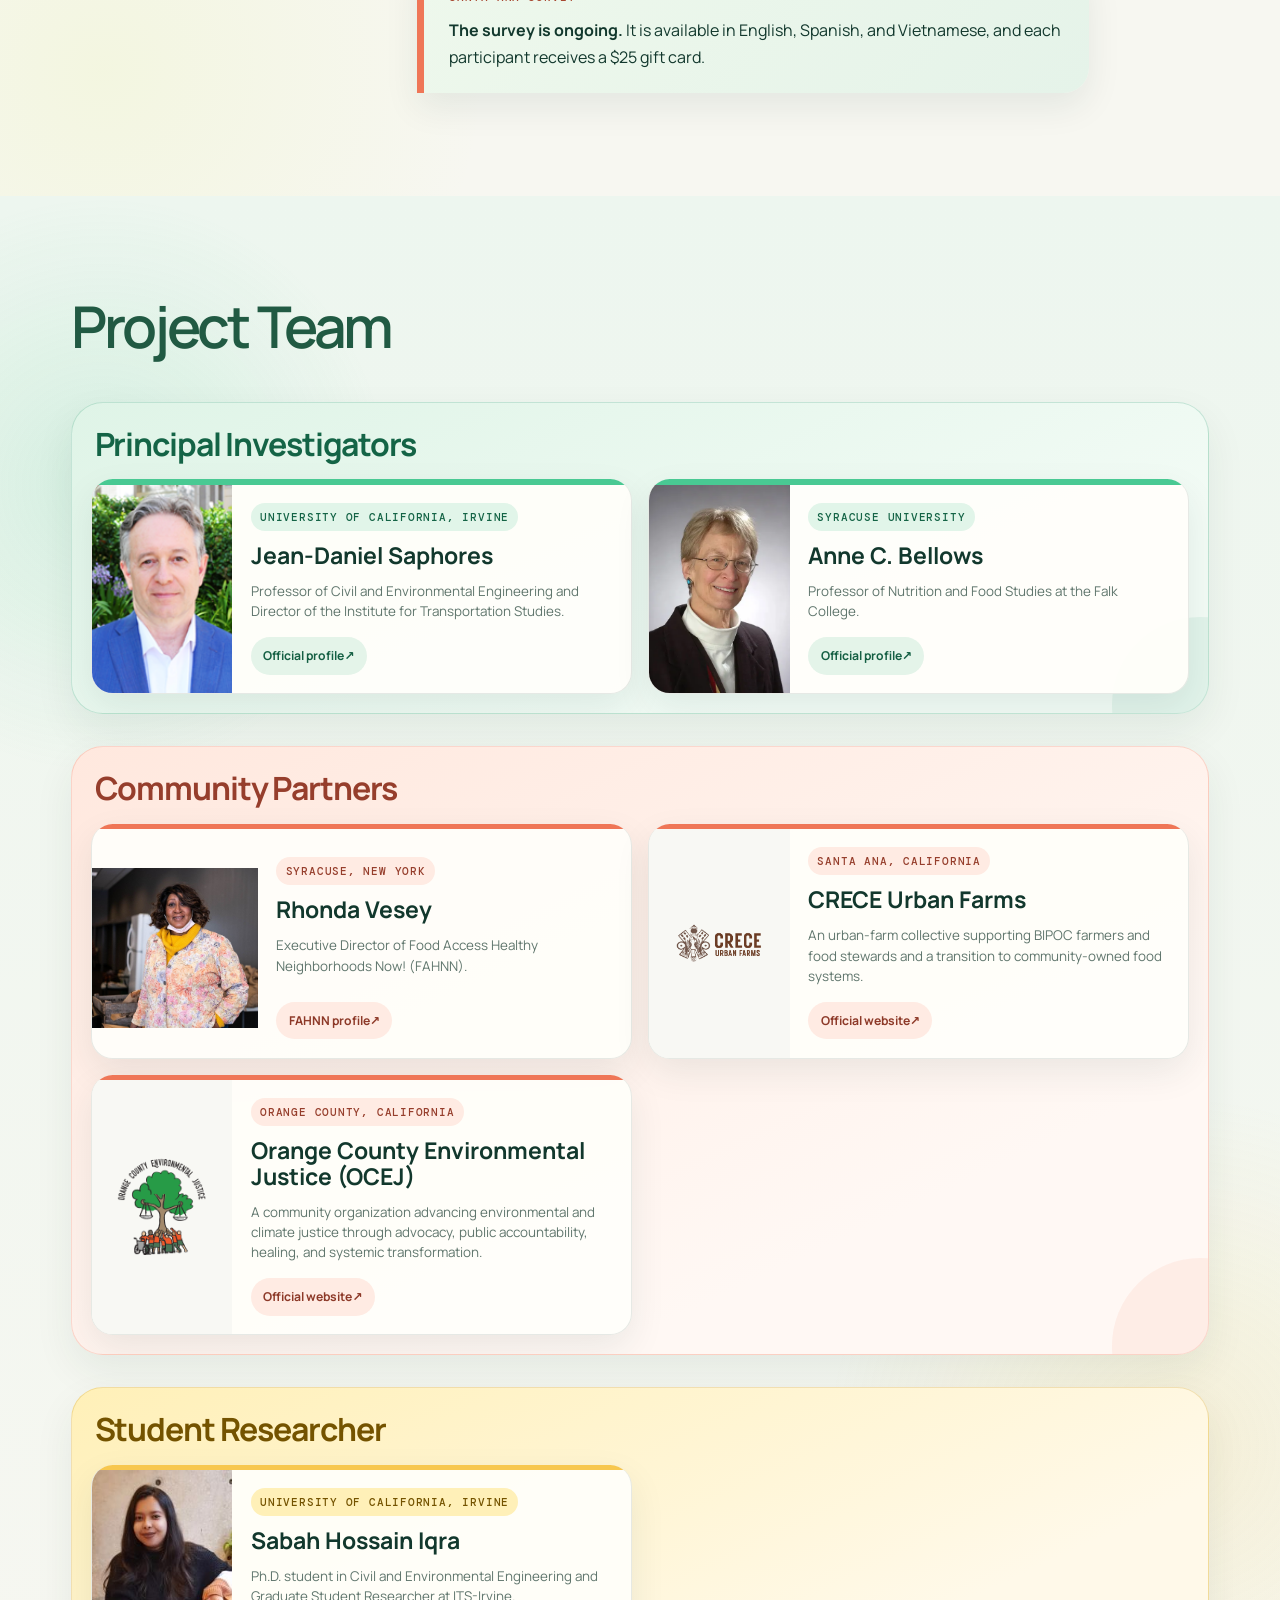
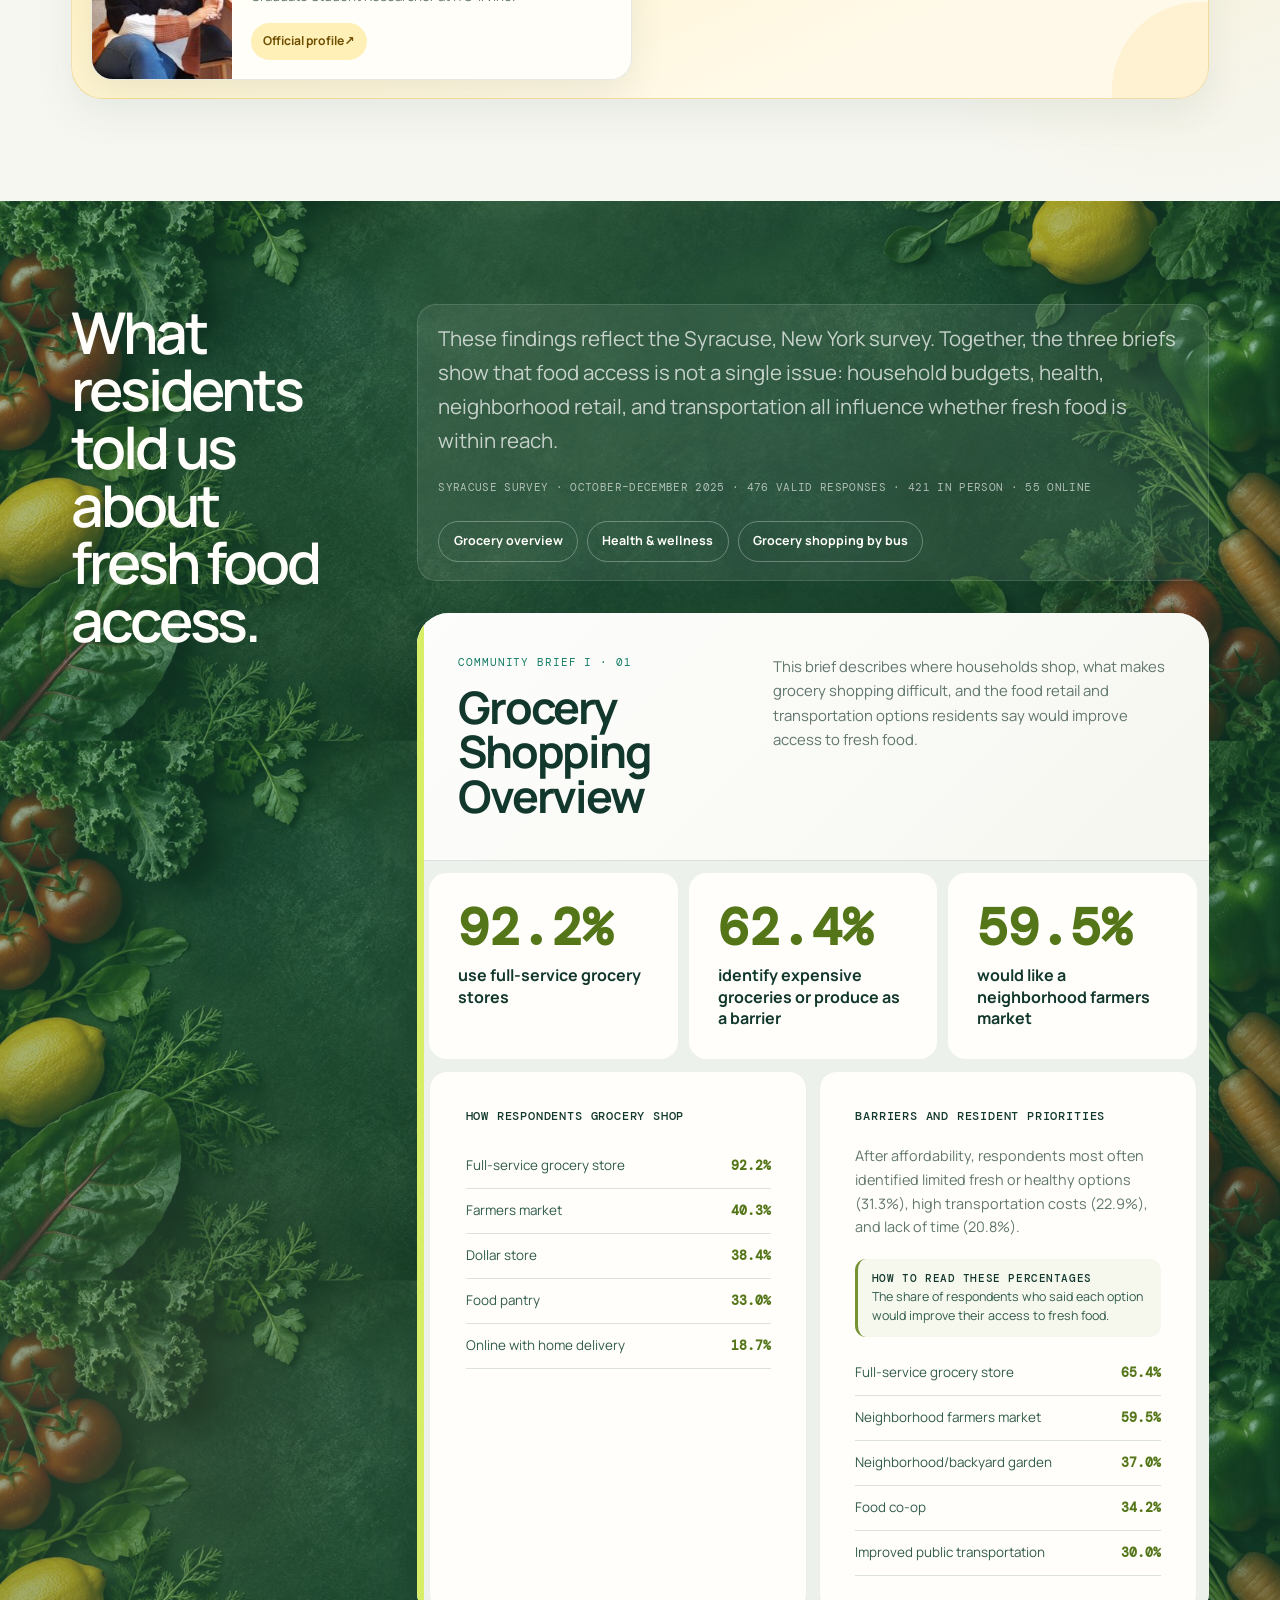
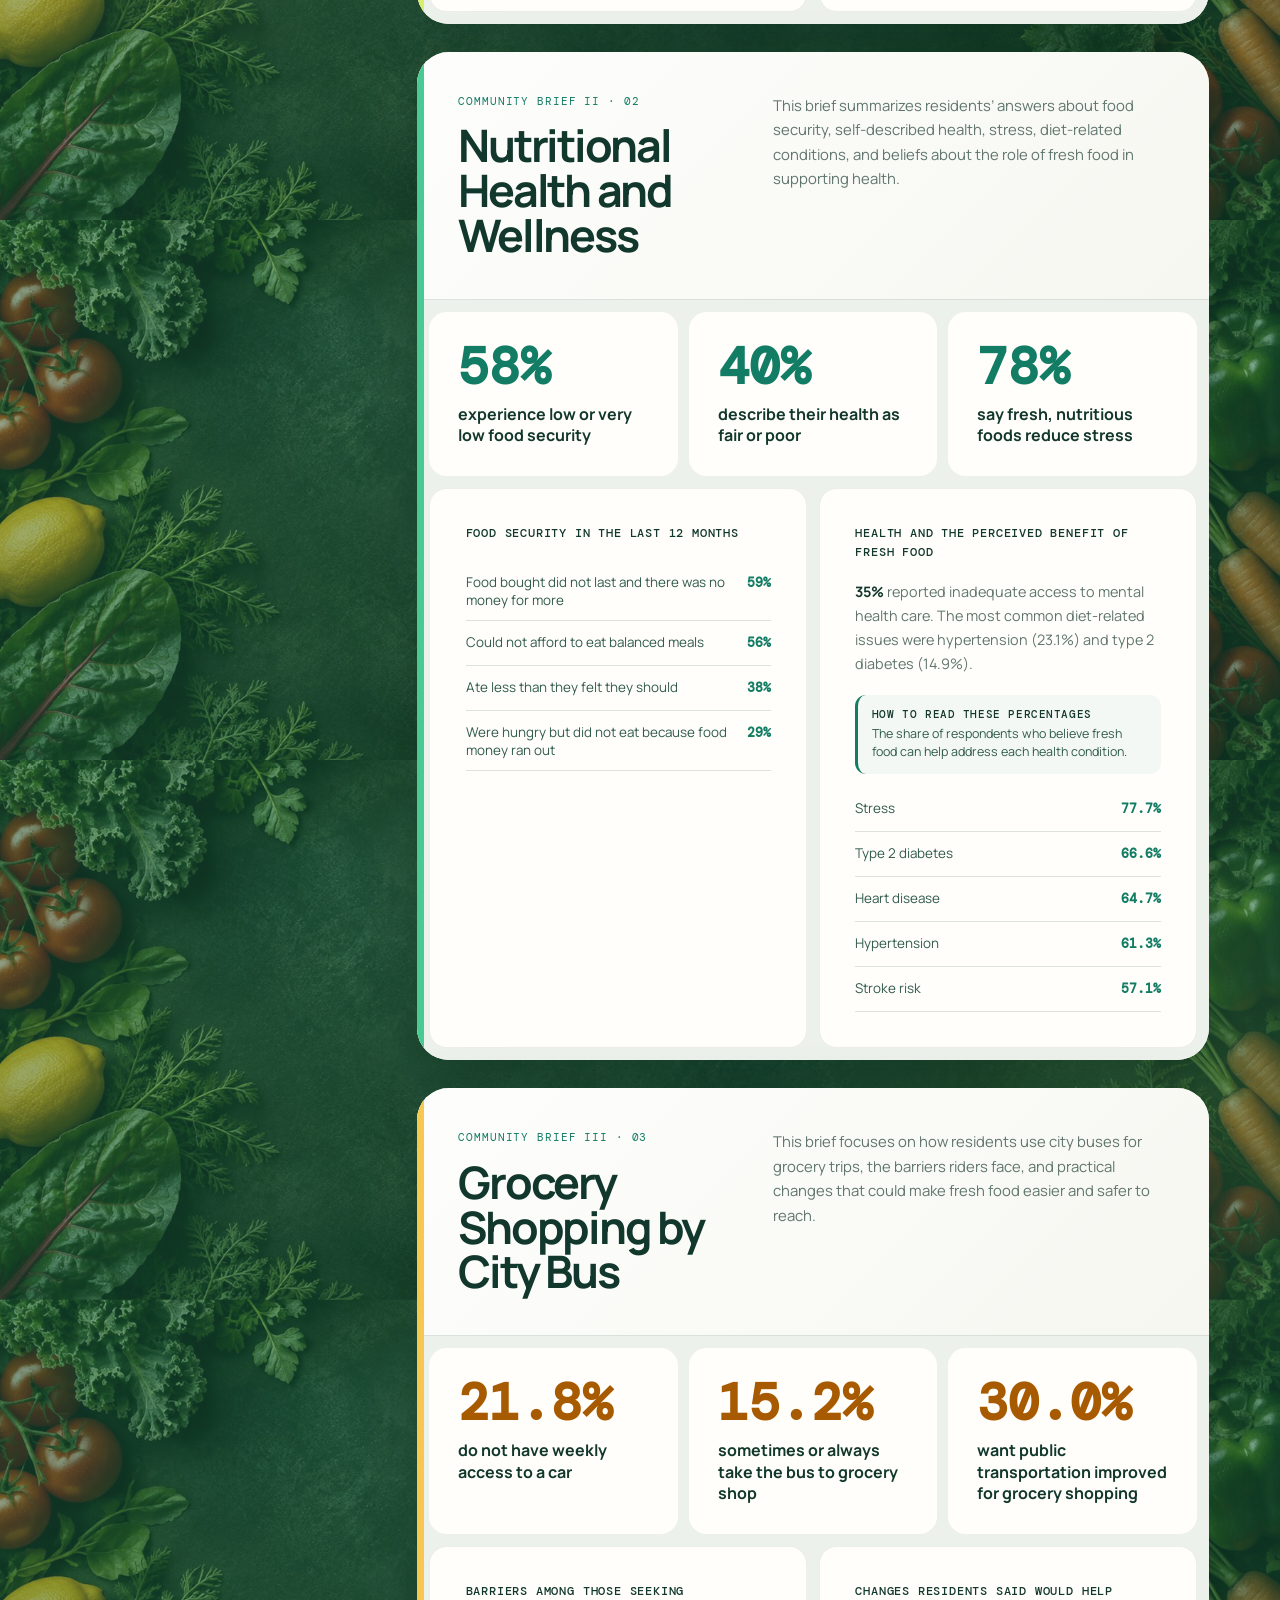
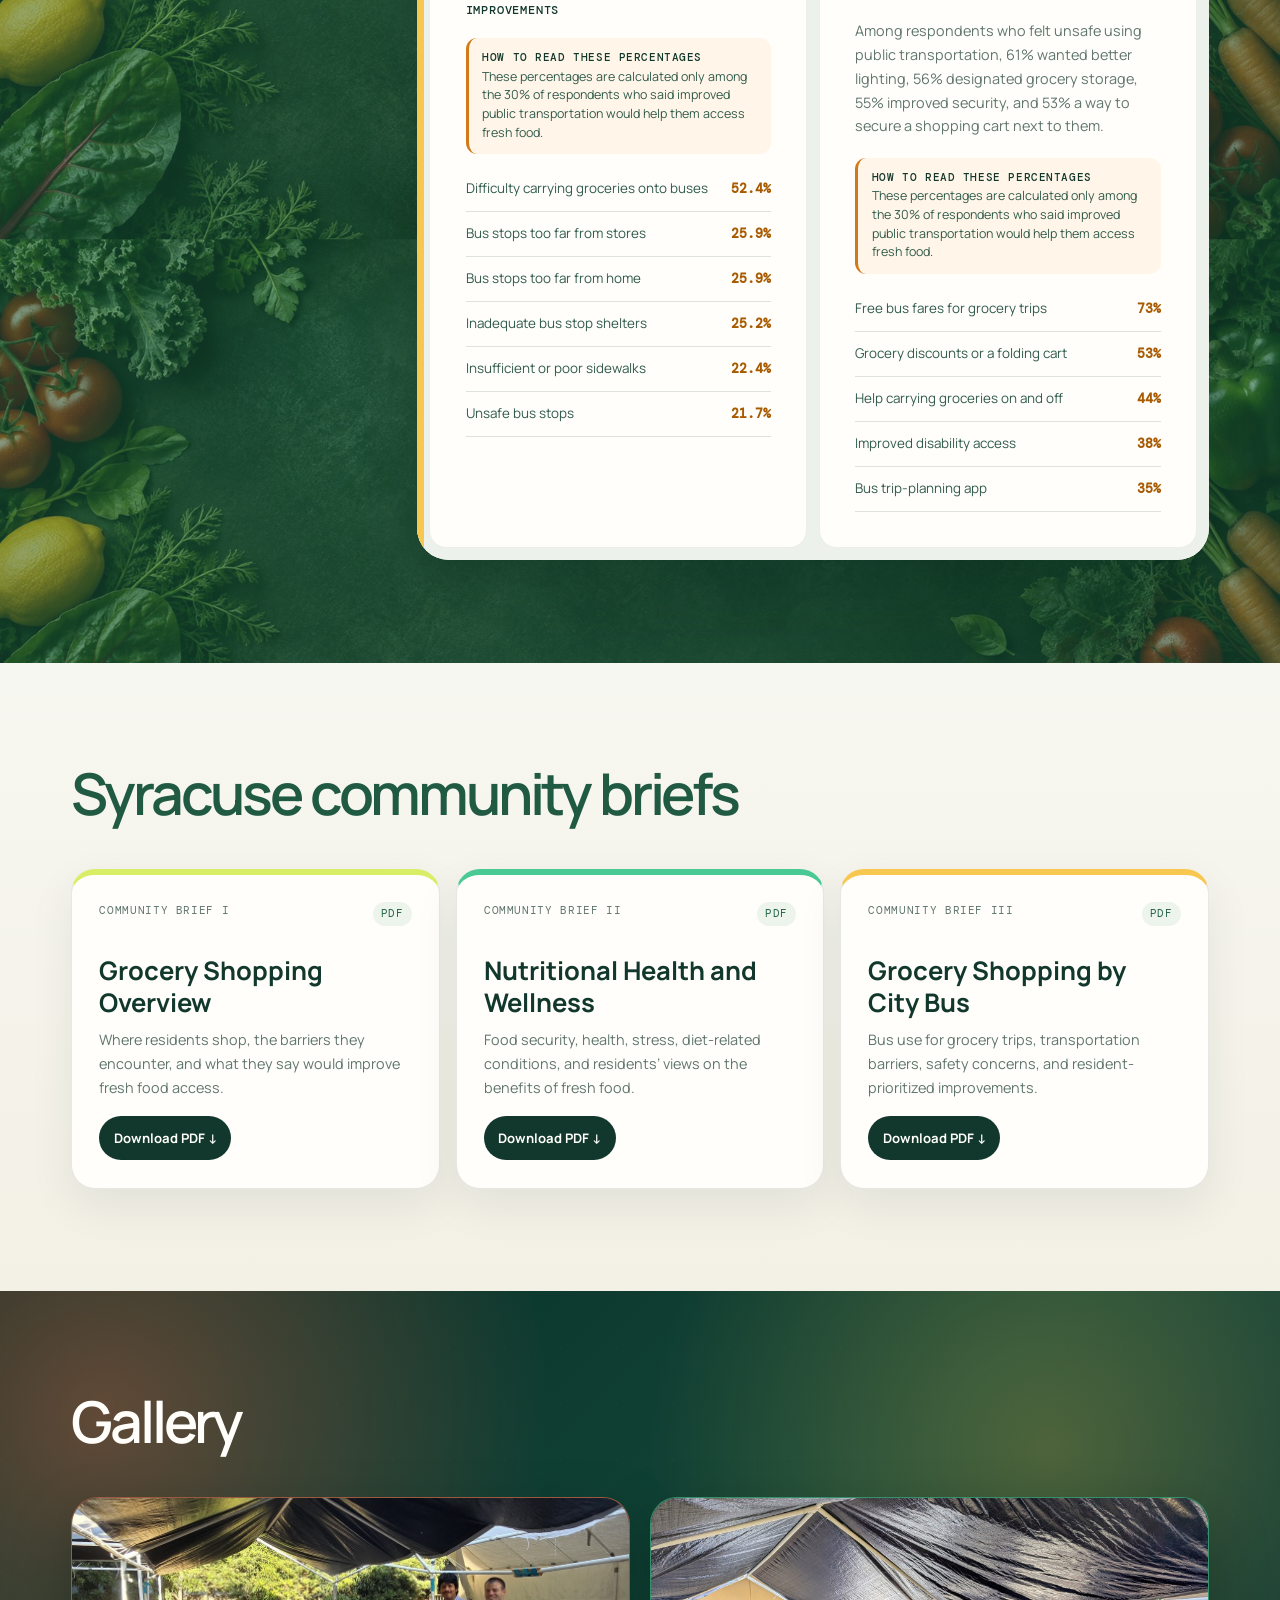
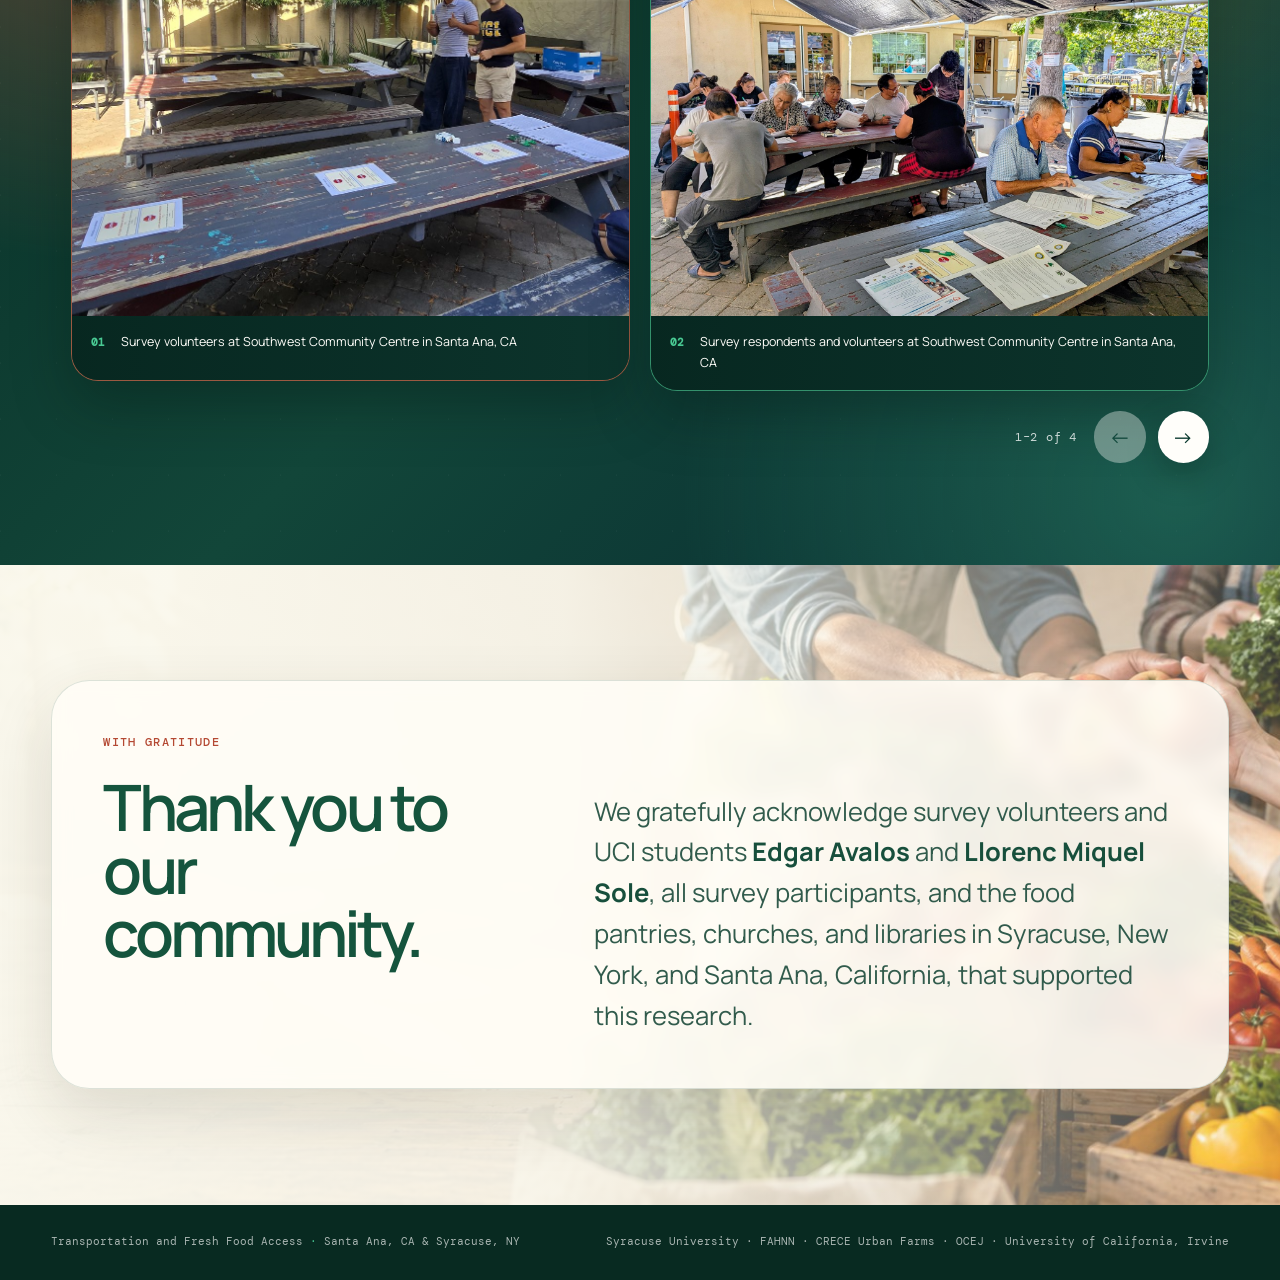
==== commit 436bdf6f: "Replace hero foreground greenery with fresh produce" ====
--- a/index.html
+++ b/index.html
@@ -6,7 +6,7 @@
     <meta name="description" content="Transportation and Fresh Food Access: A Case Study of Santa Ana, CA, and Syracuse, NY." />
     <meta name="theme-color" content="#10261f" />
     <title>TRANSPORTATION AND FRESH FOOD ACCESS — A Case Study of Santa Ana, CA, and Syracuse, NY</title>
-    <link rel="stylesheet" href="styles.css?v=20260917-04" />
+    <link rel="stylesheet" href="styles.css?v=20260917-05" />
     <script src="script.js?v=20260917-01" defer></script>
   </head>
   <body>
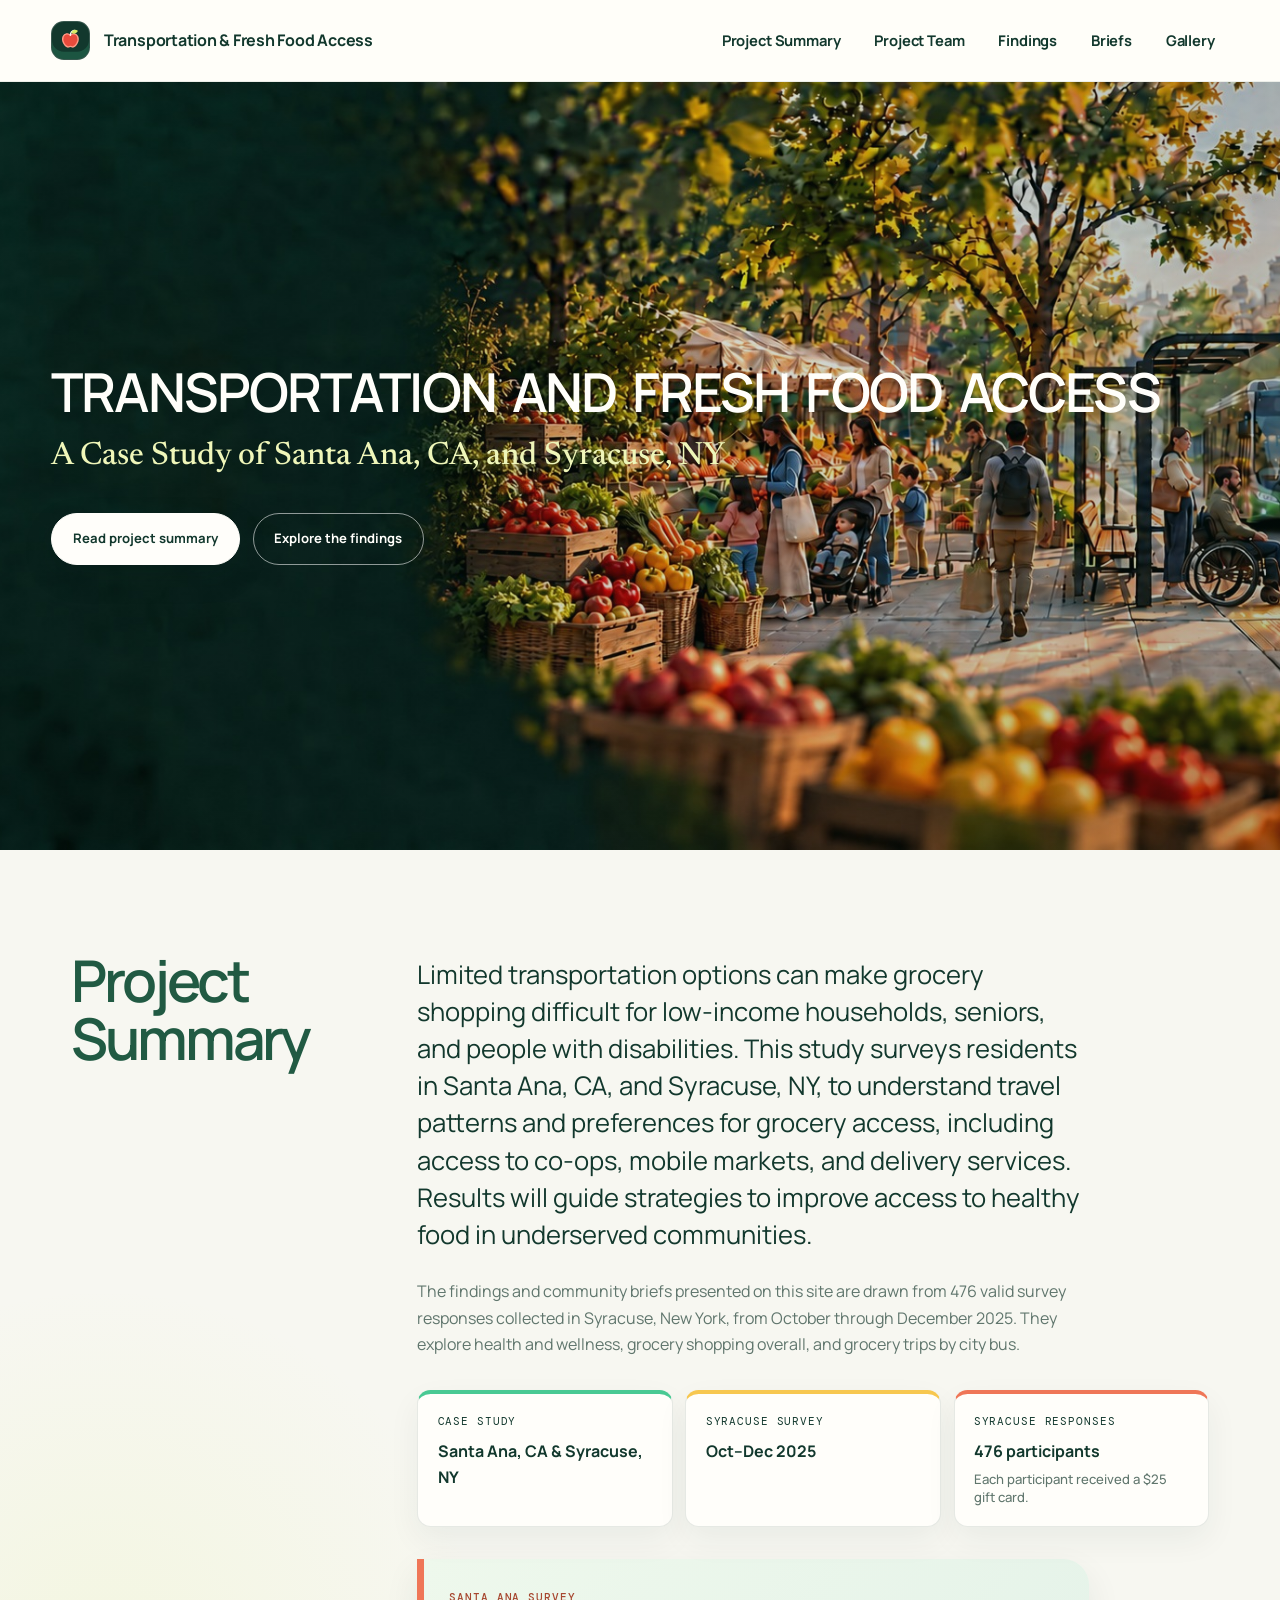
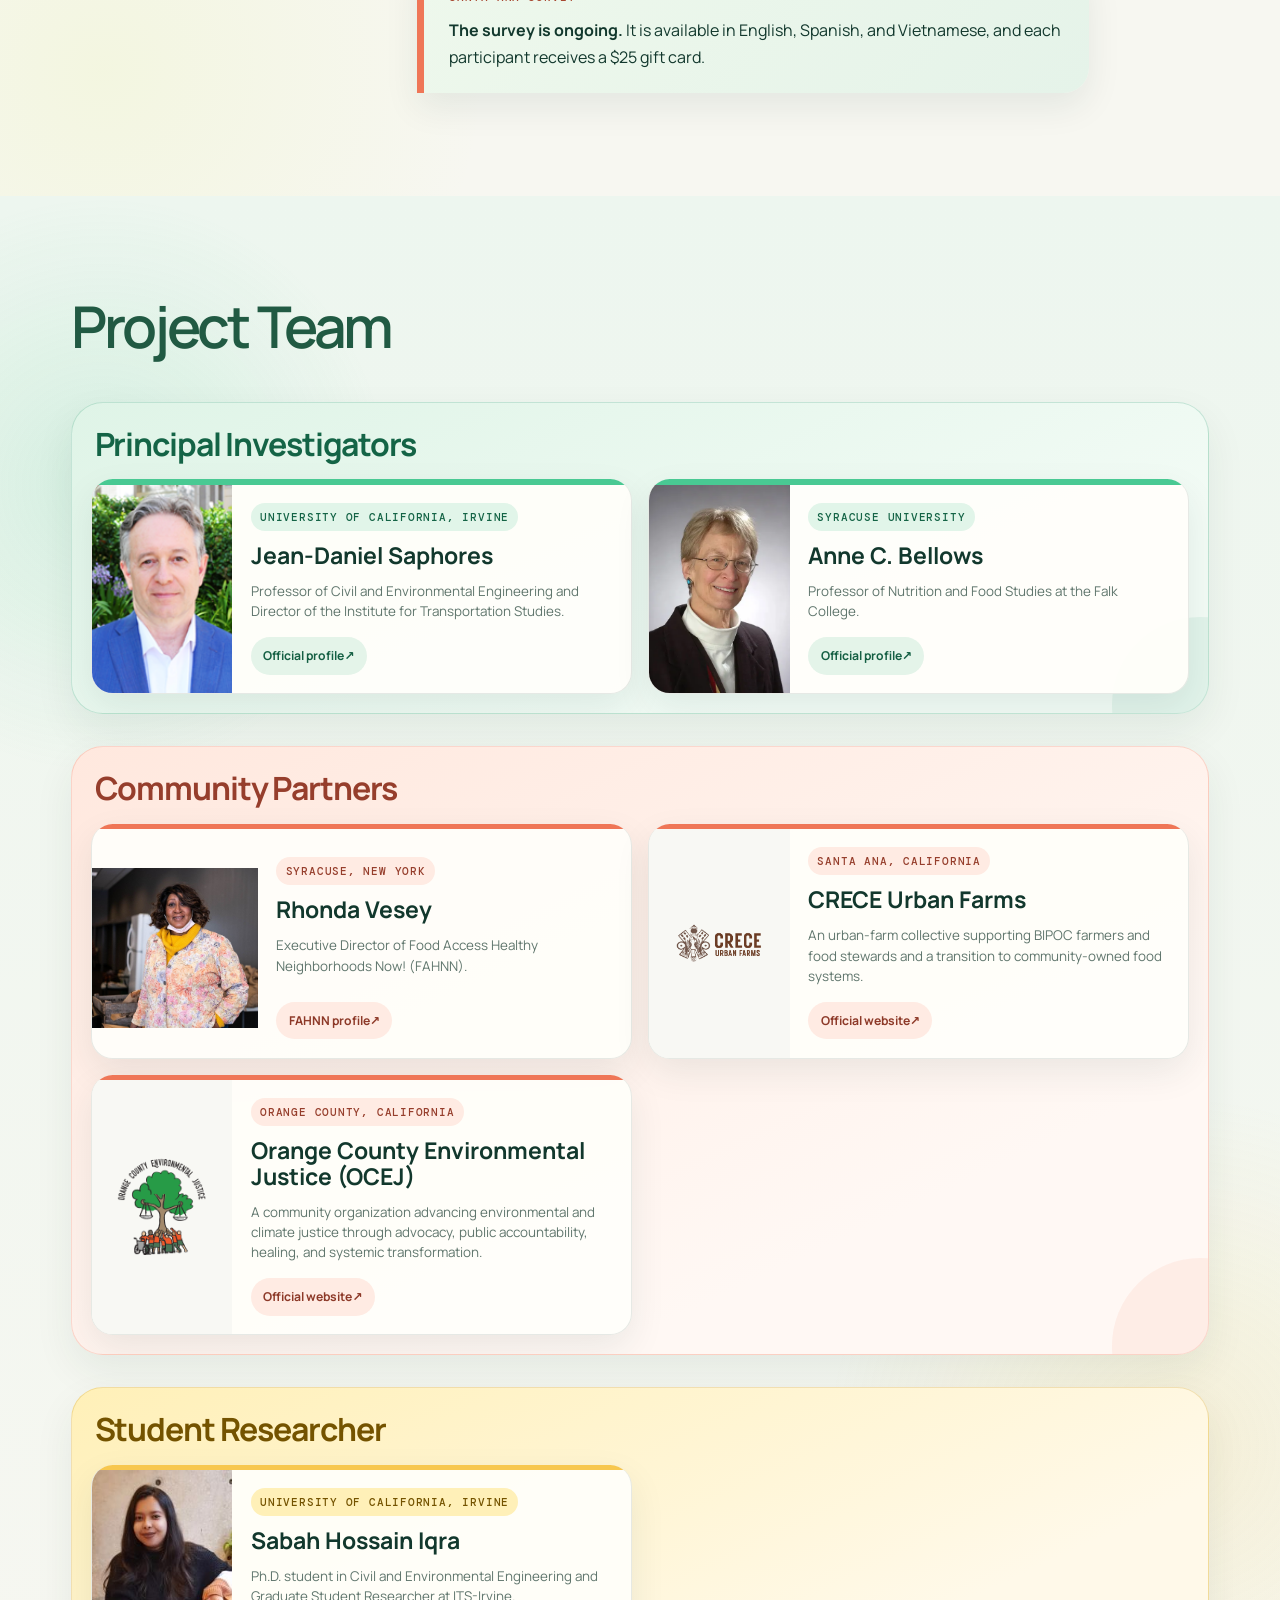
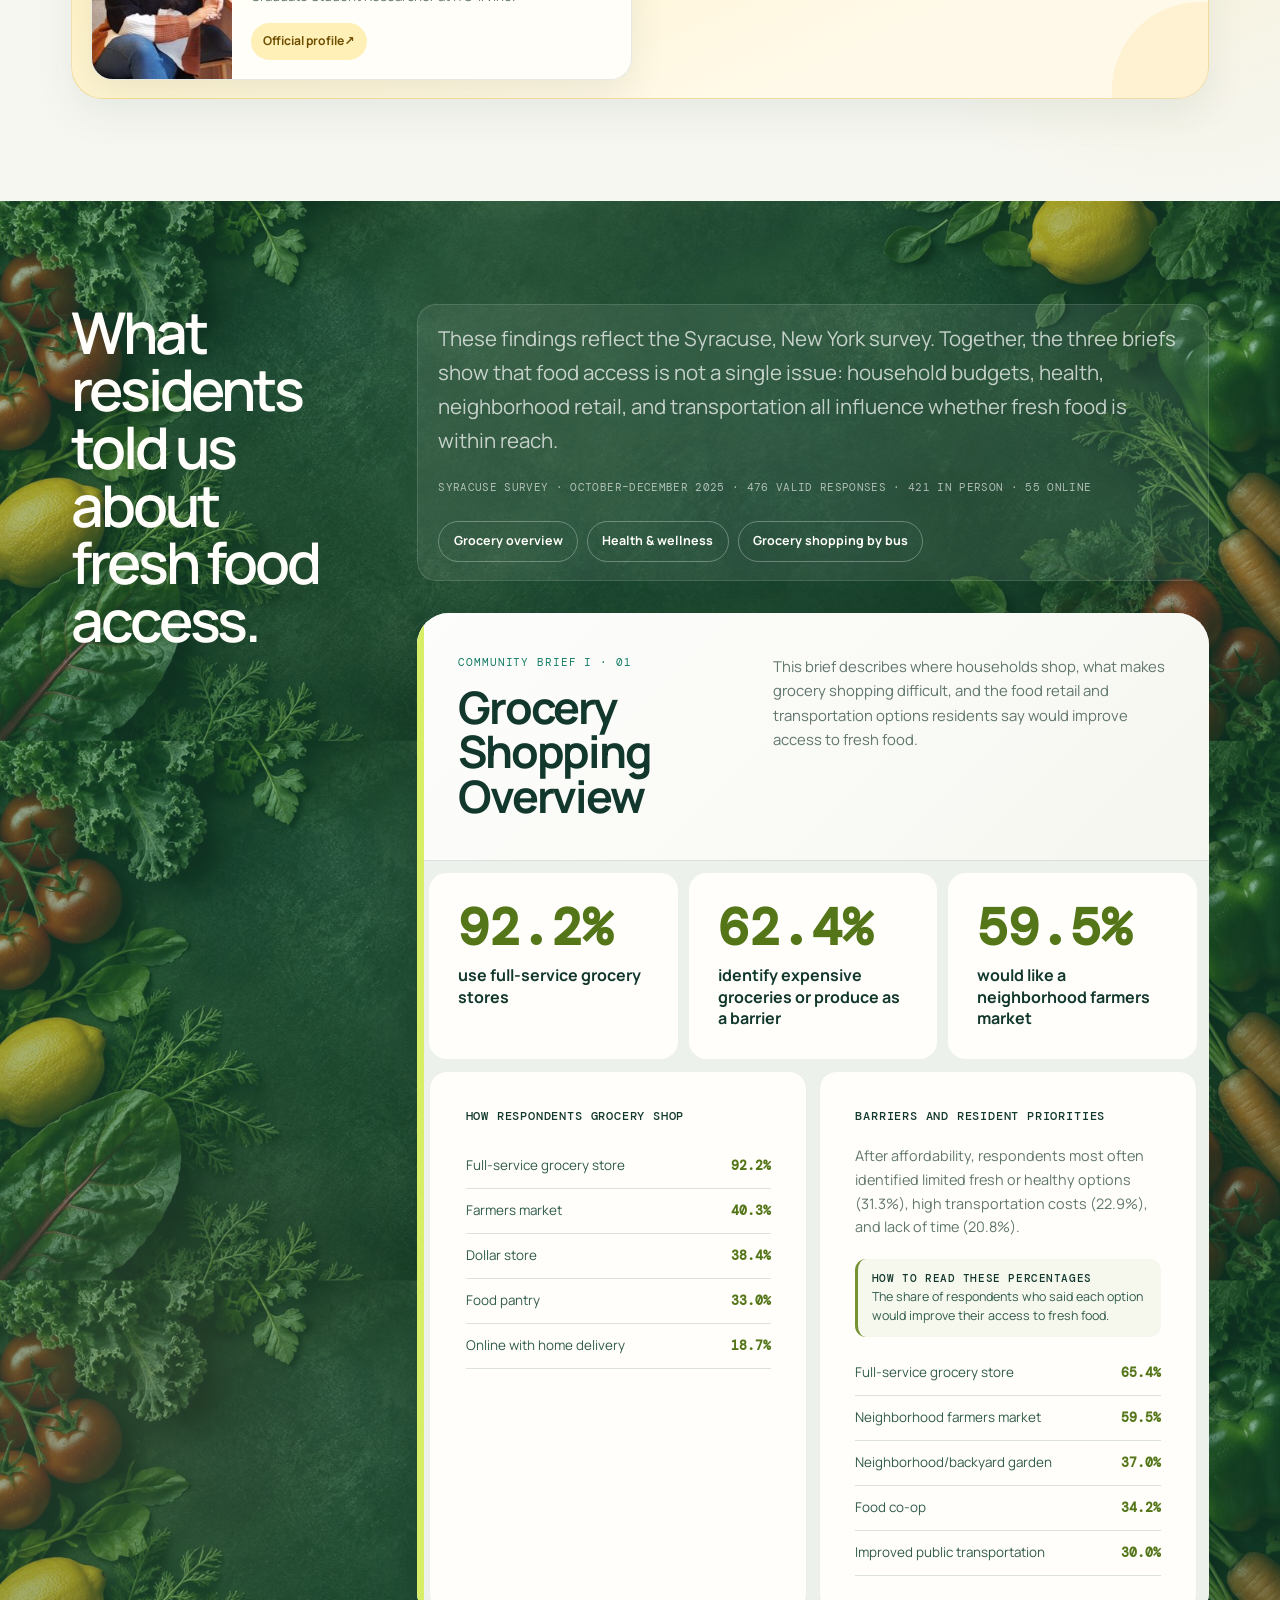
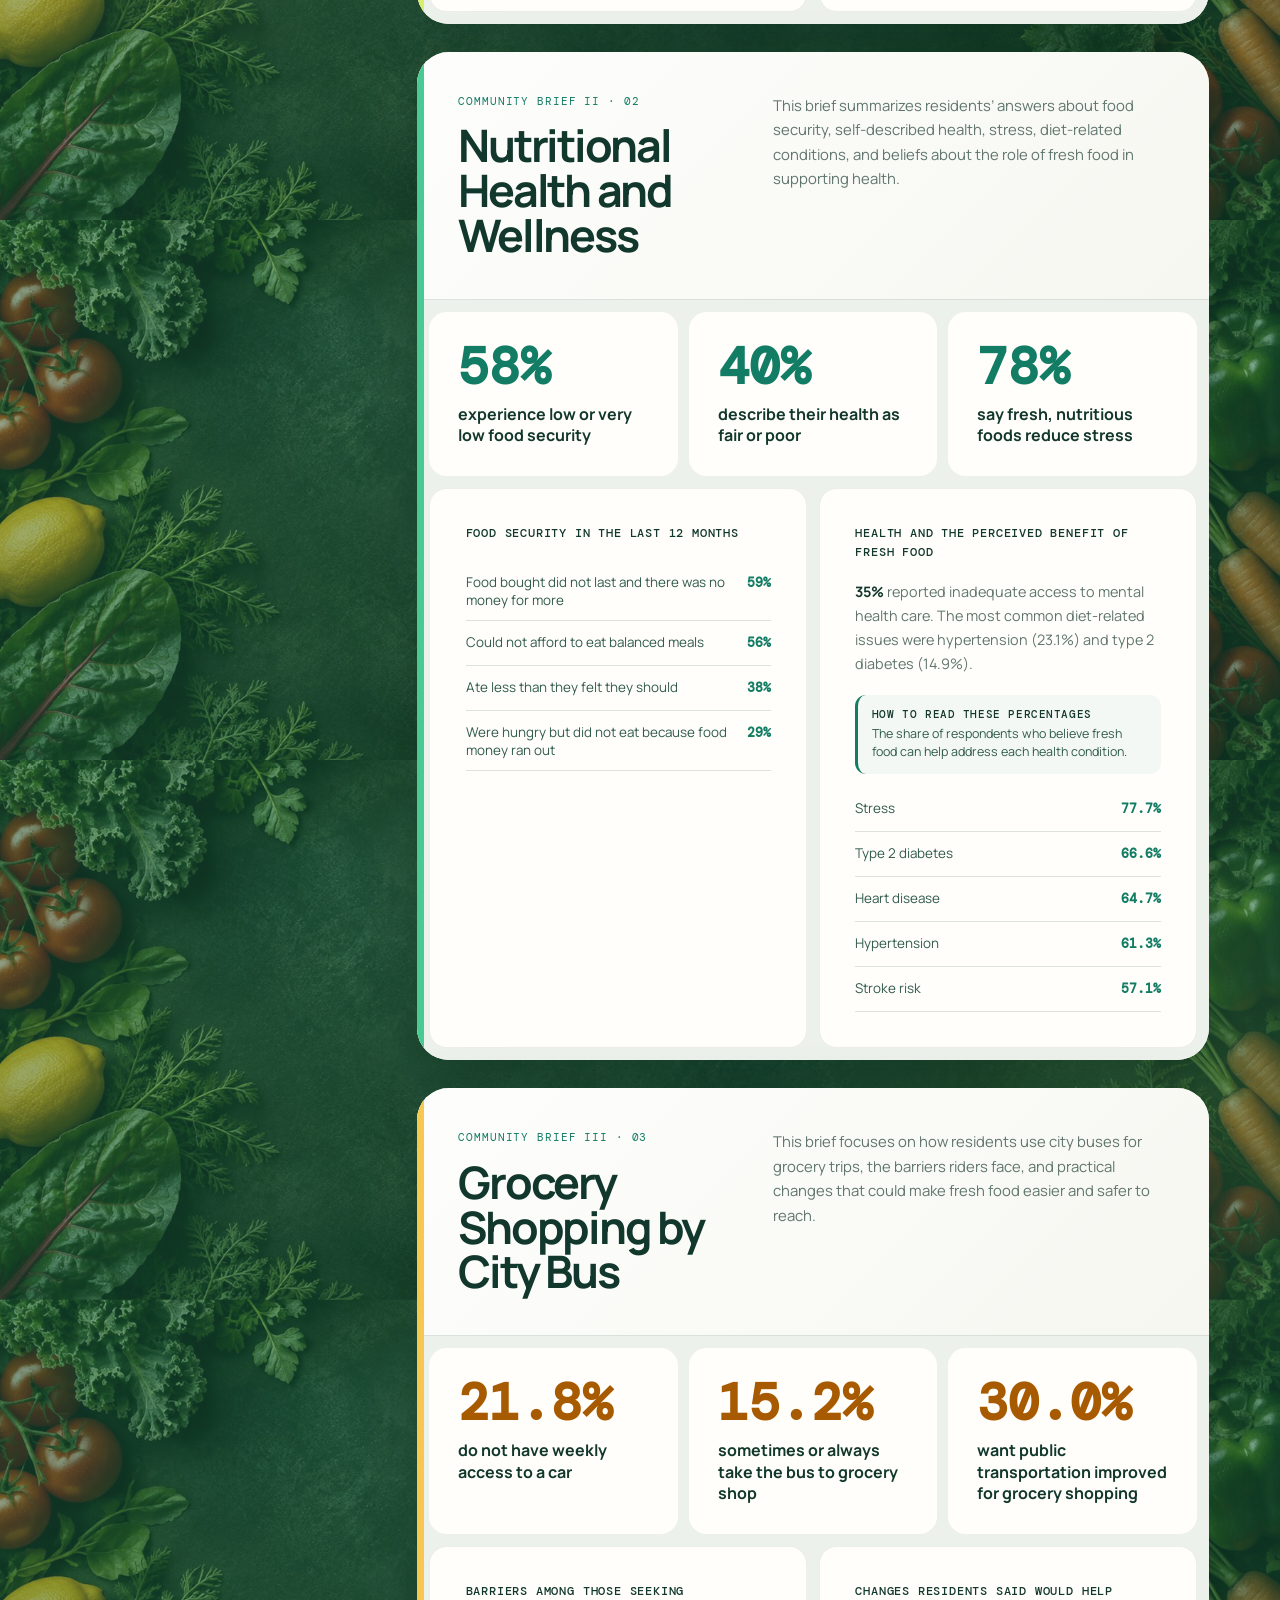
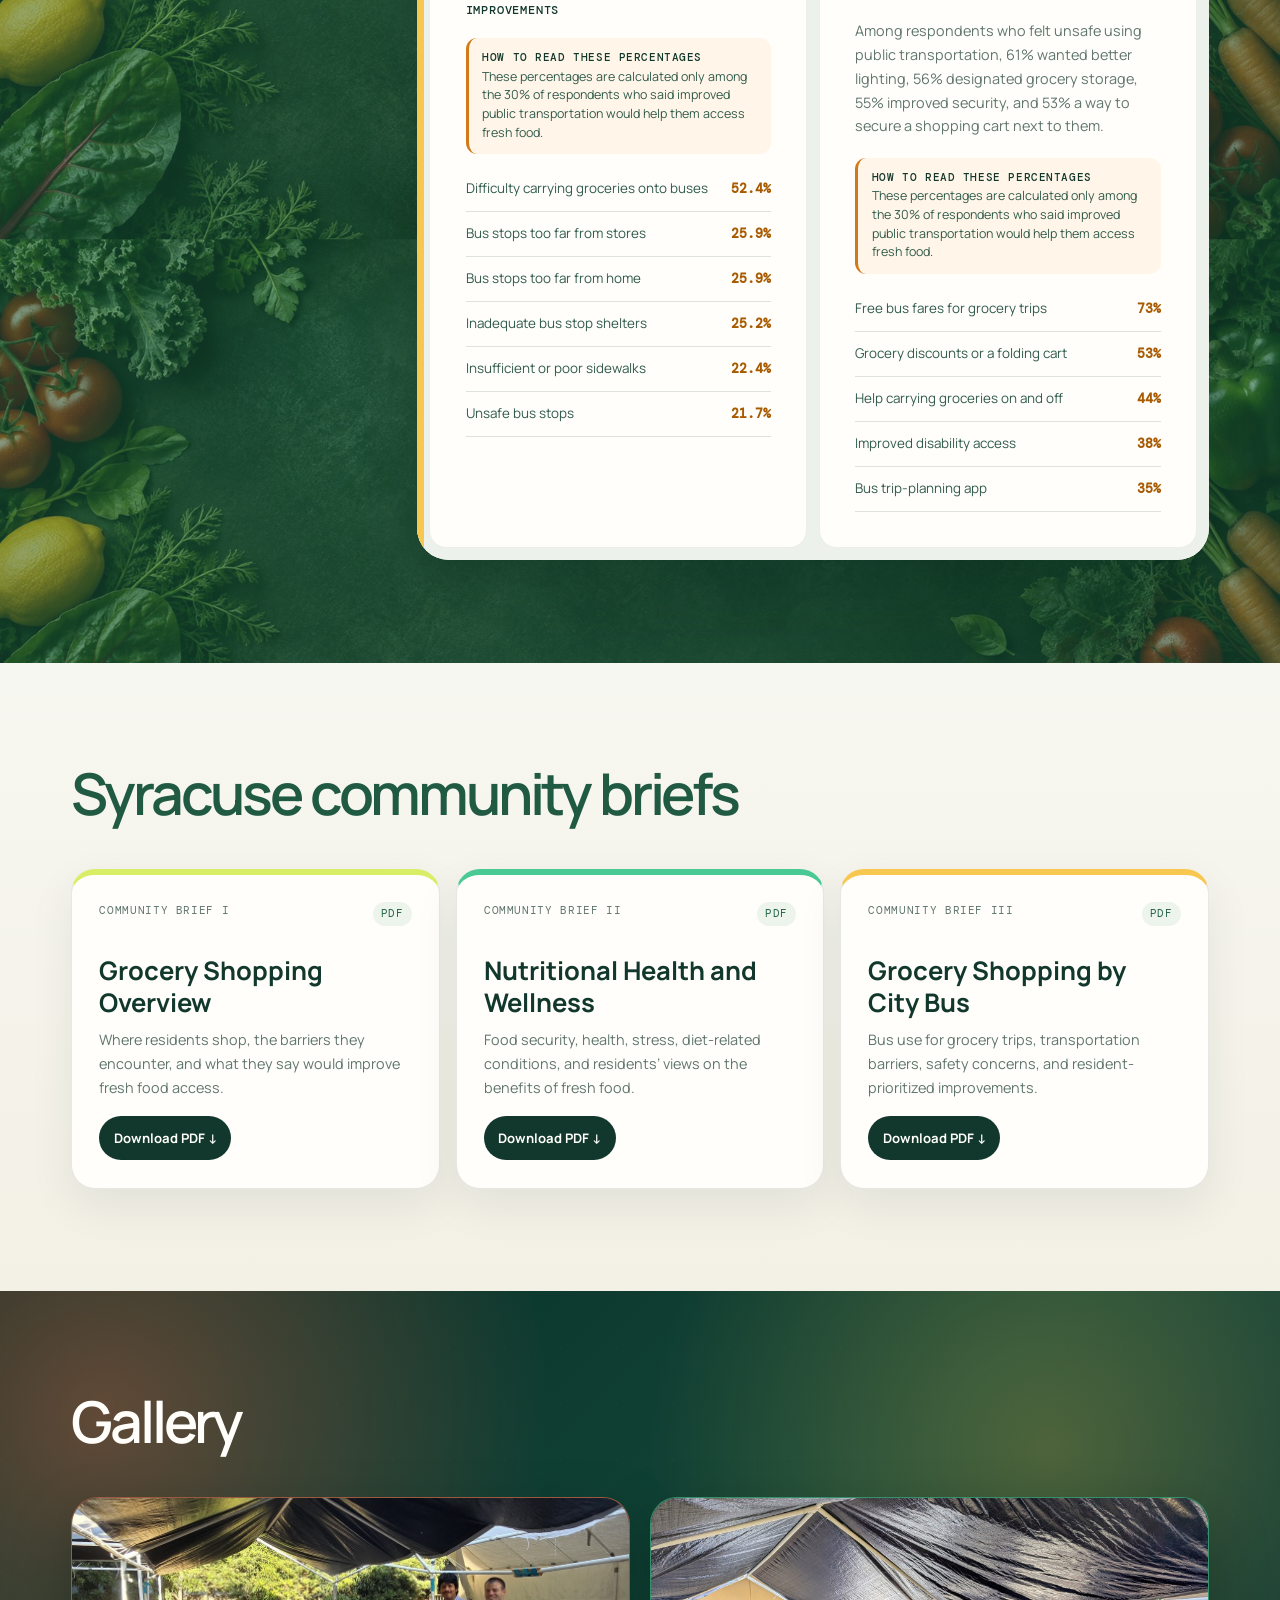
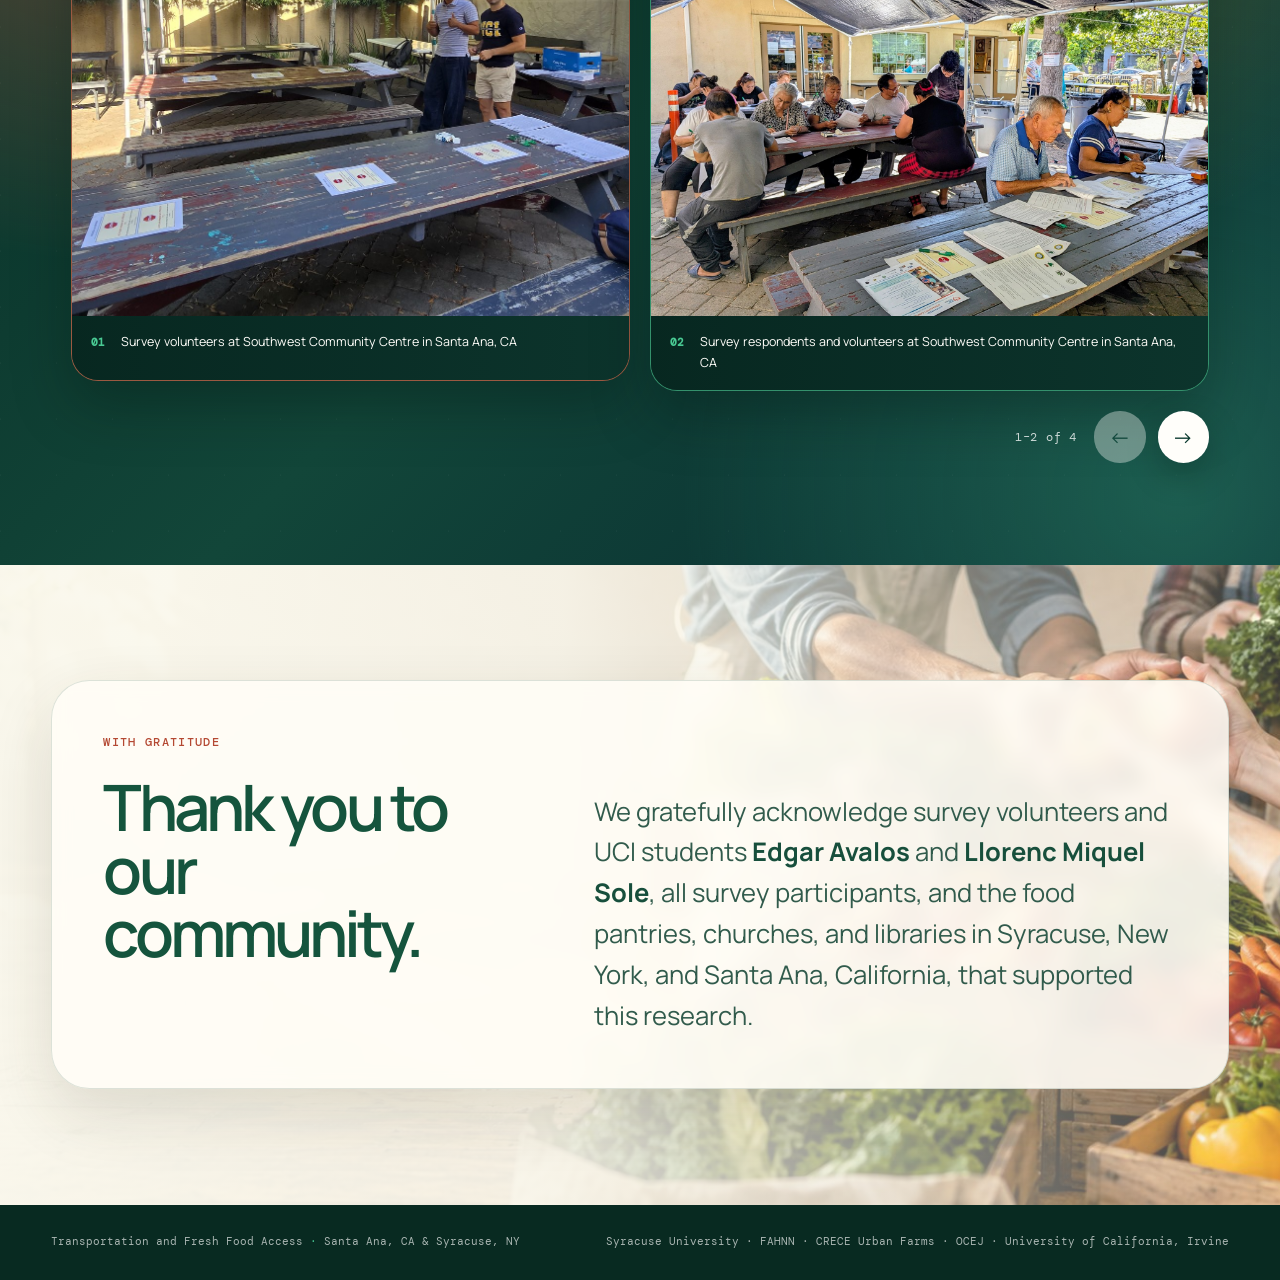
==== commit 0d831cf8: "Refine hero market transition" ====
--- a/index.html
+++ b/index.html
@@ -6,7 +6,7 @@
     <meta name="description" content="Transportation and Fresh Food Access: A Case Study of Santa Ana, CA, and Syracuse, NY." />
     <meta name="theme-color" content="#10261f" />
     <title>TRANSPORTATION AND FRESH FOOD ACCESS — A Case Study of Santa Ana, CA, and Syracuse, NY</title>
-    <link rel="stylesheet" href="styles.css?v=20260917-05" />
+    <link rel="stylesheet" href="styles.css?v=20260917-07" />
     <script src="script.js?v=20260917-01" defer></script>
   </head>
   <body>
--- a/styles.css
+++ b/styles.css
@@ -417,7 +417,7 @@
   padding-block: clamp(4.5rem, 9vw, 7.5rem);
   background:
     linear-gradient(90deg, rgba(4, 33, 24, 0.32) 0%, rgba(4, 33, 24, 0.16) 55%, rgba(4, 33, 24, 0.28) 100%),
-    url("assets/hero/transport-food-access-realistic.jpg") center center / cover no-repeat,
+    url("assets/hero/transport-food-access-realistic.jpg?v=20260917-07") center center / cover no-repeat,
     #0d3a2d;
 }
 .hero::before {
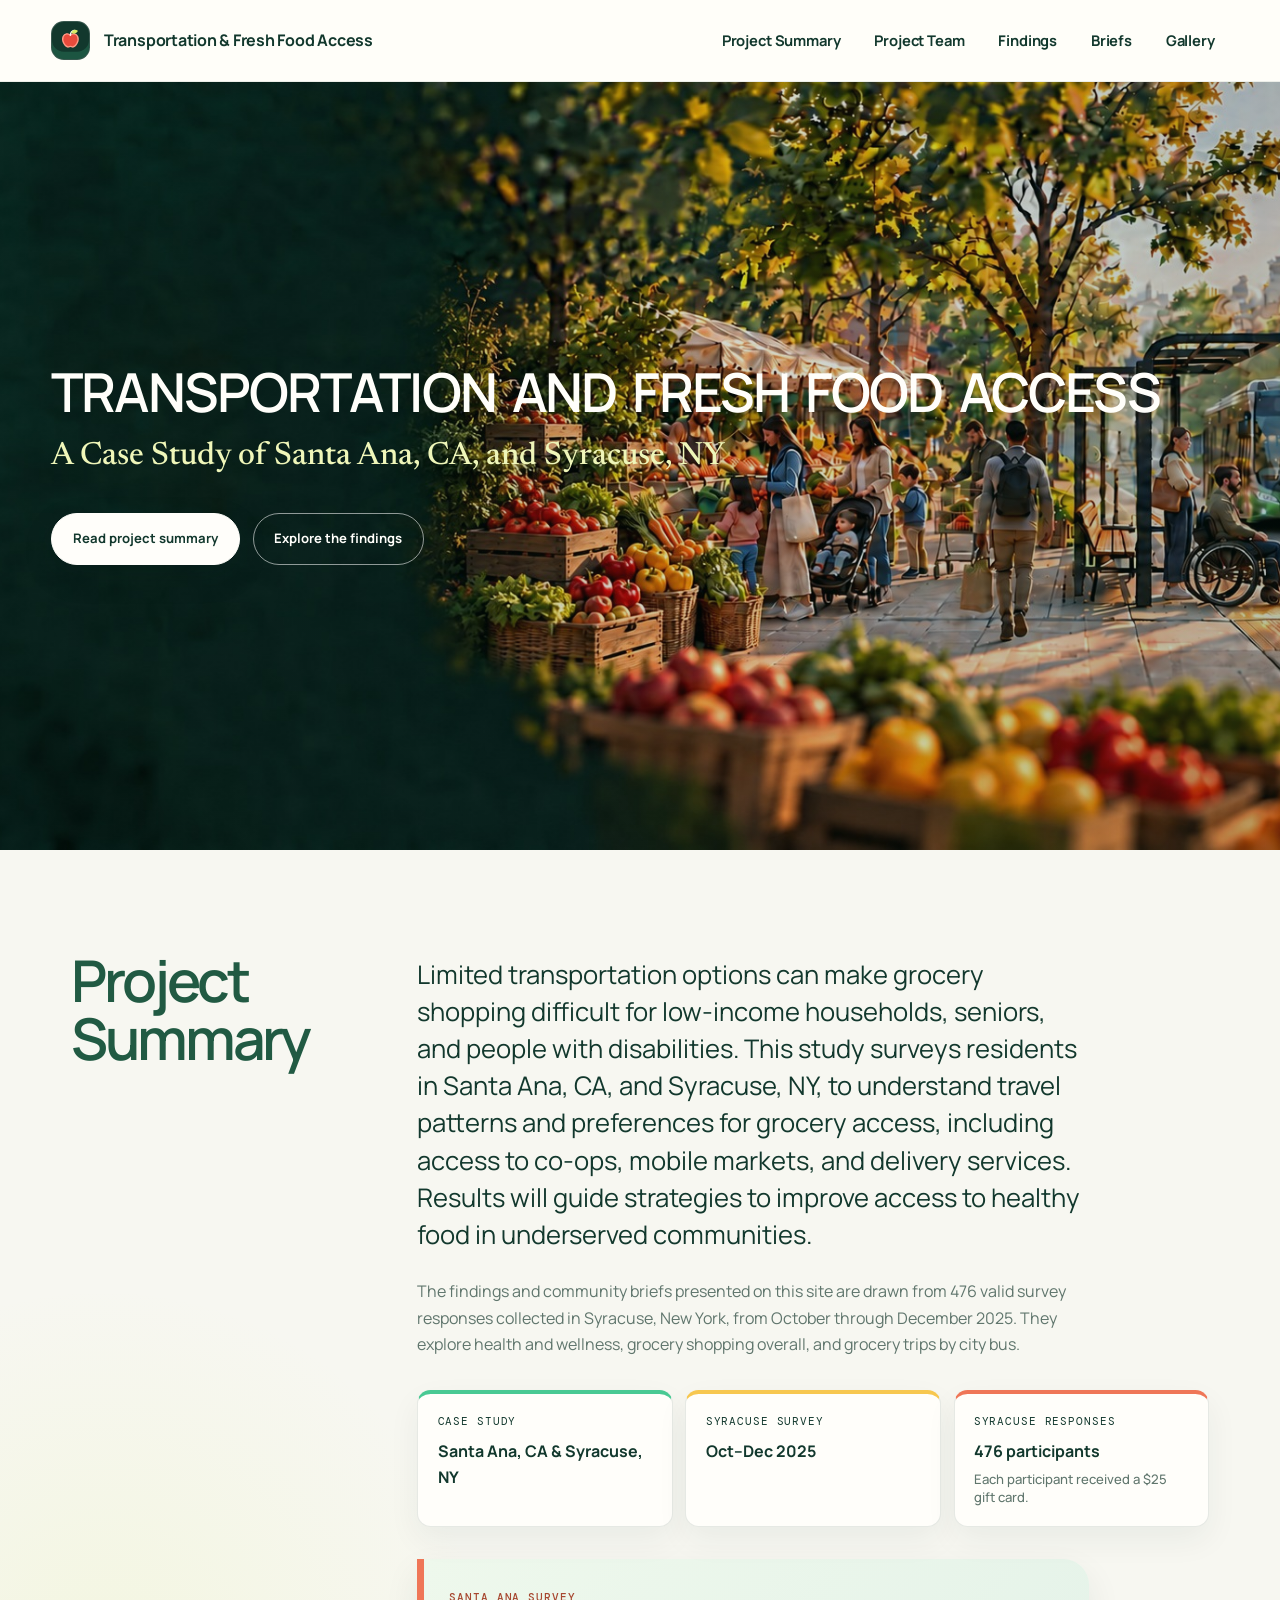
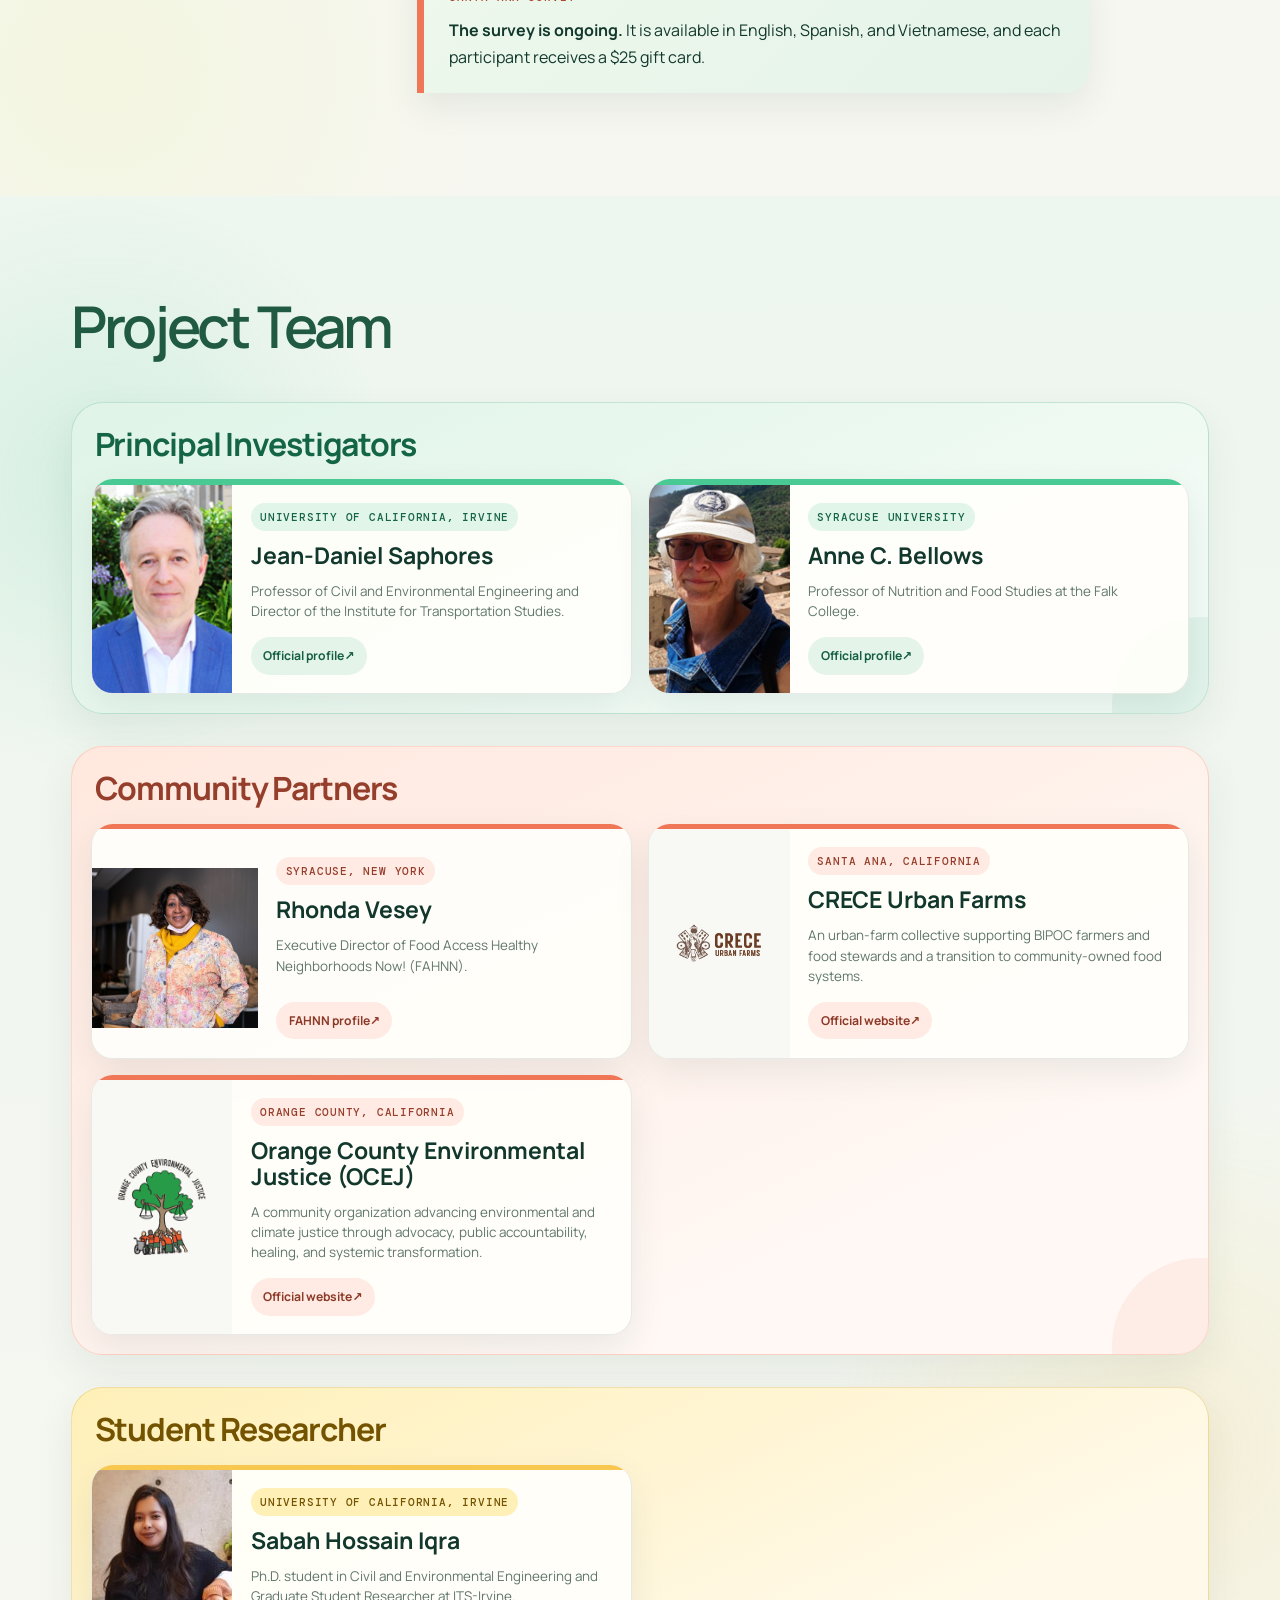
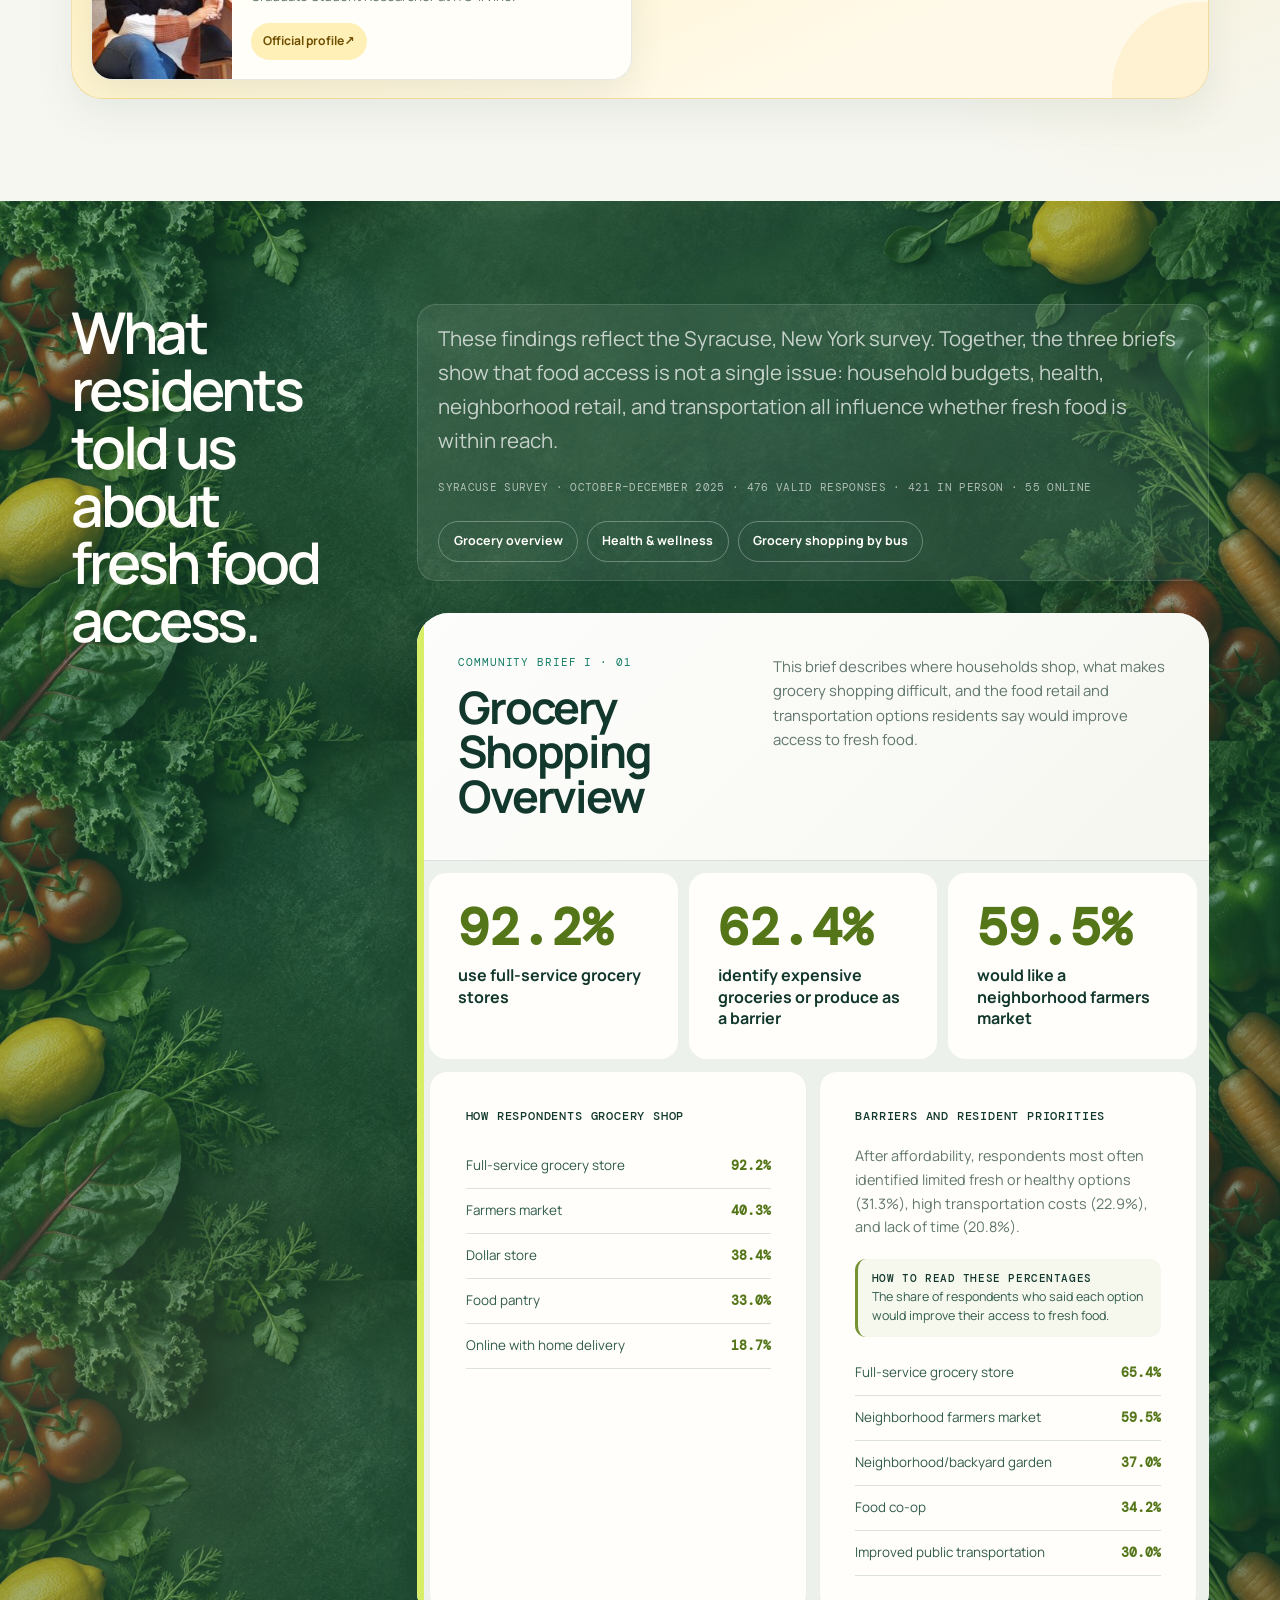
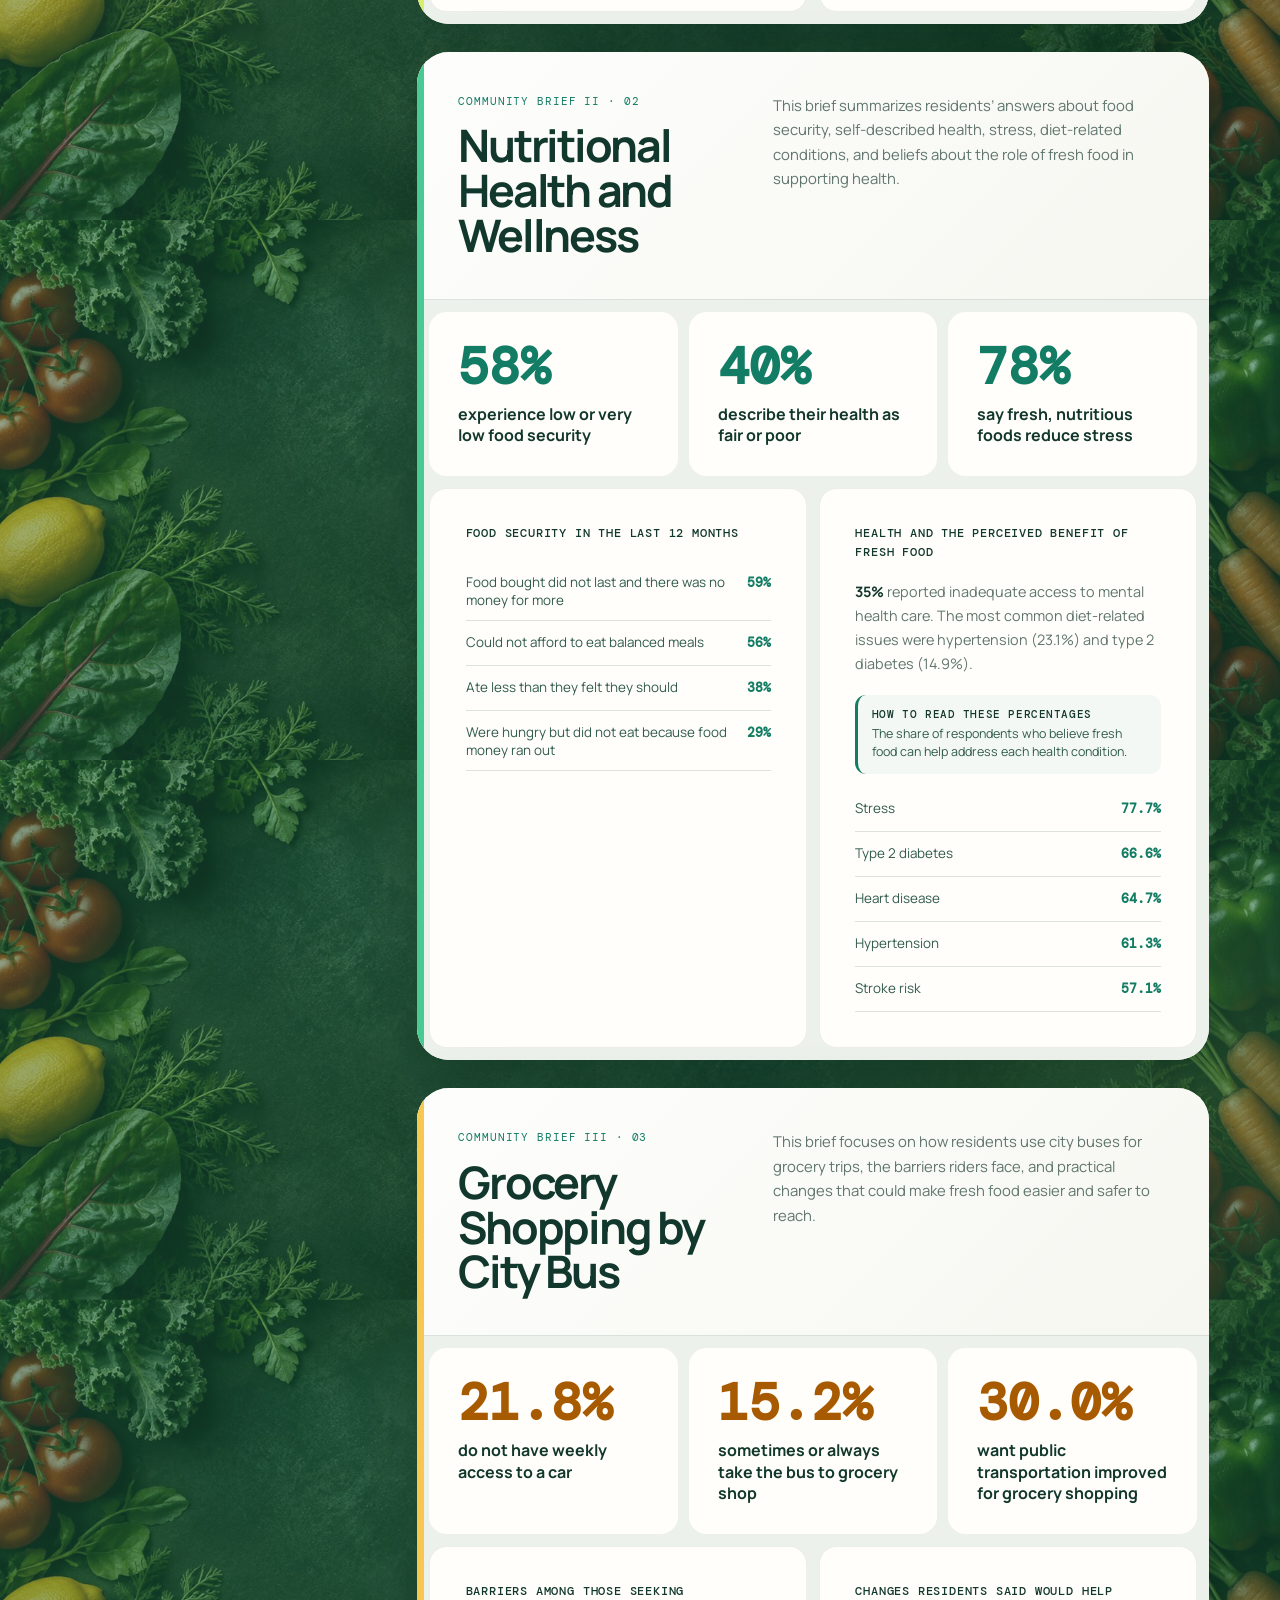
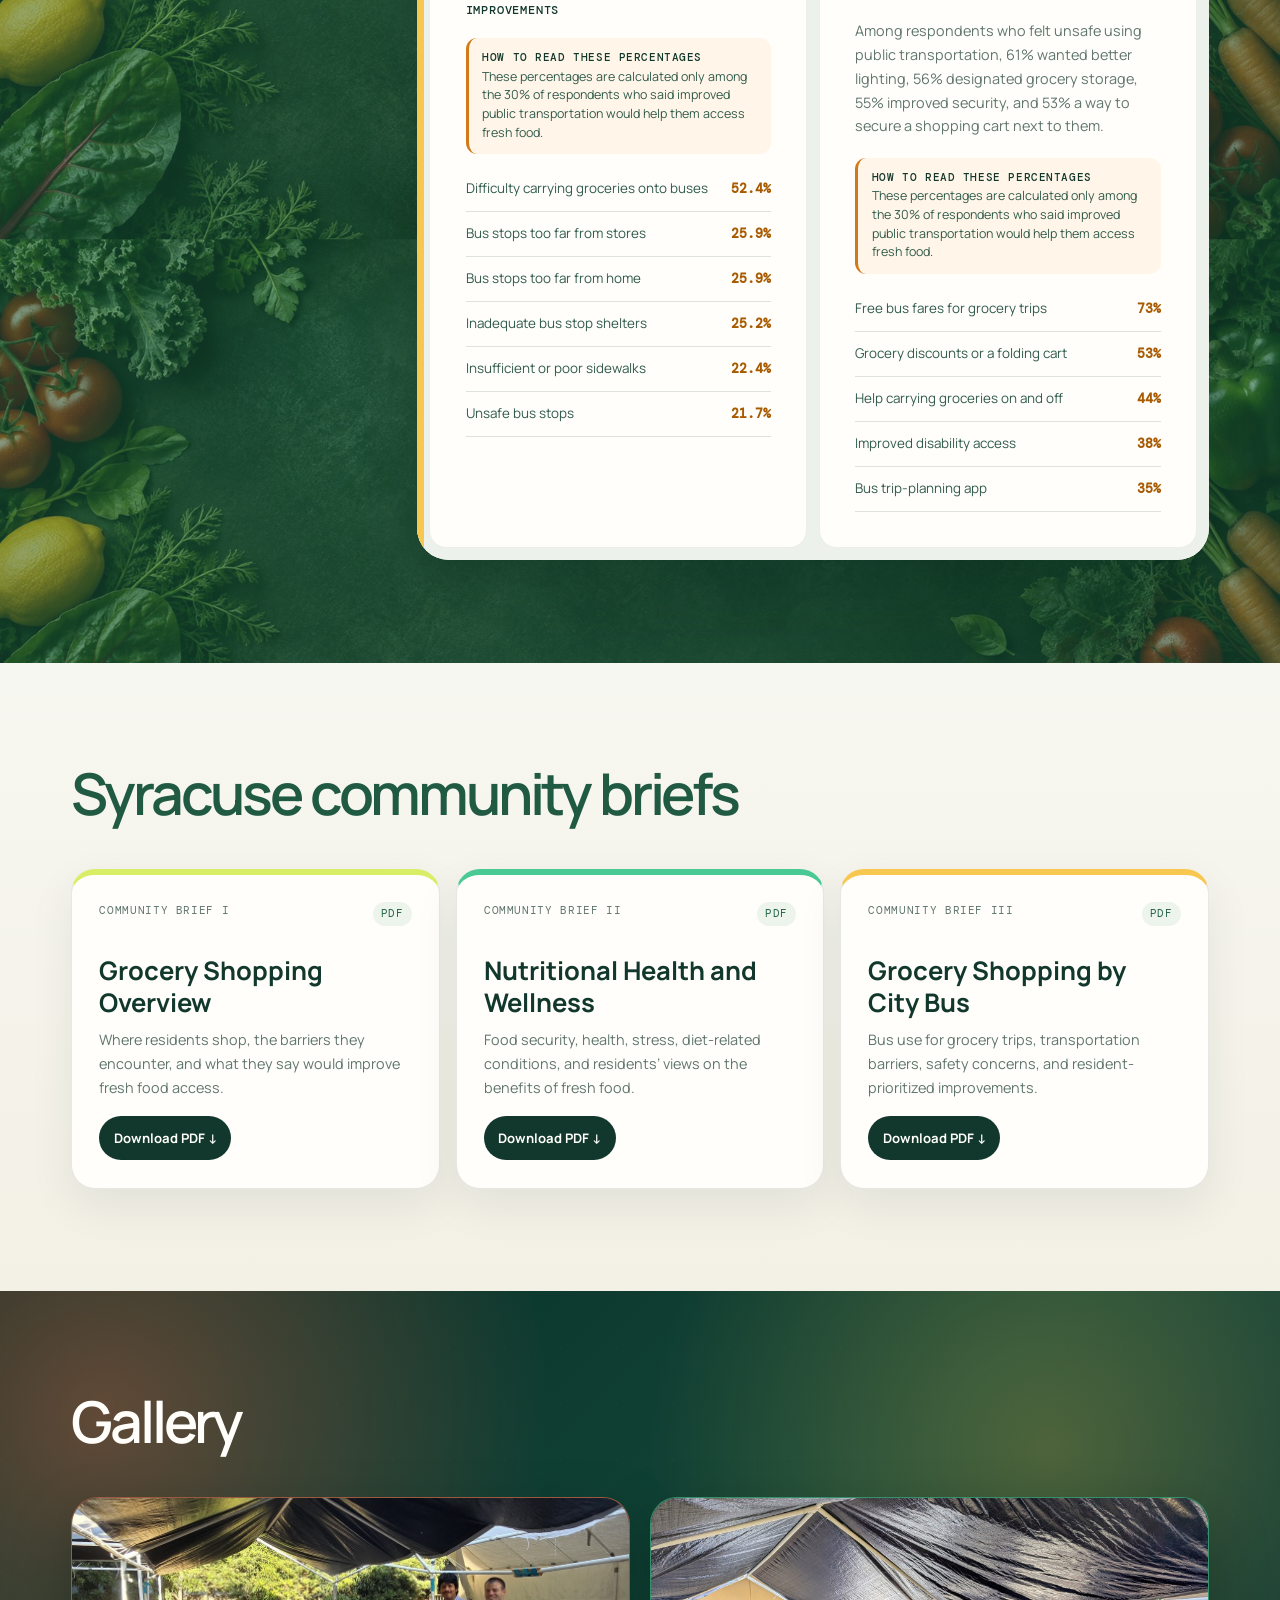
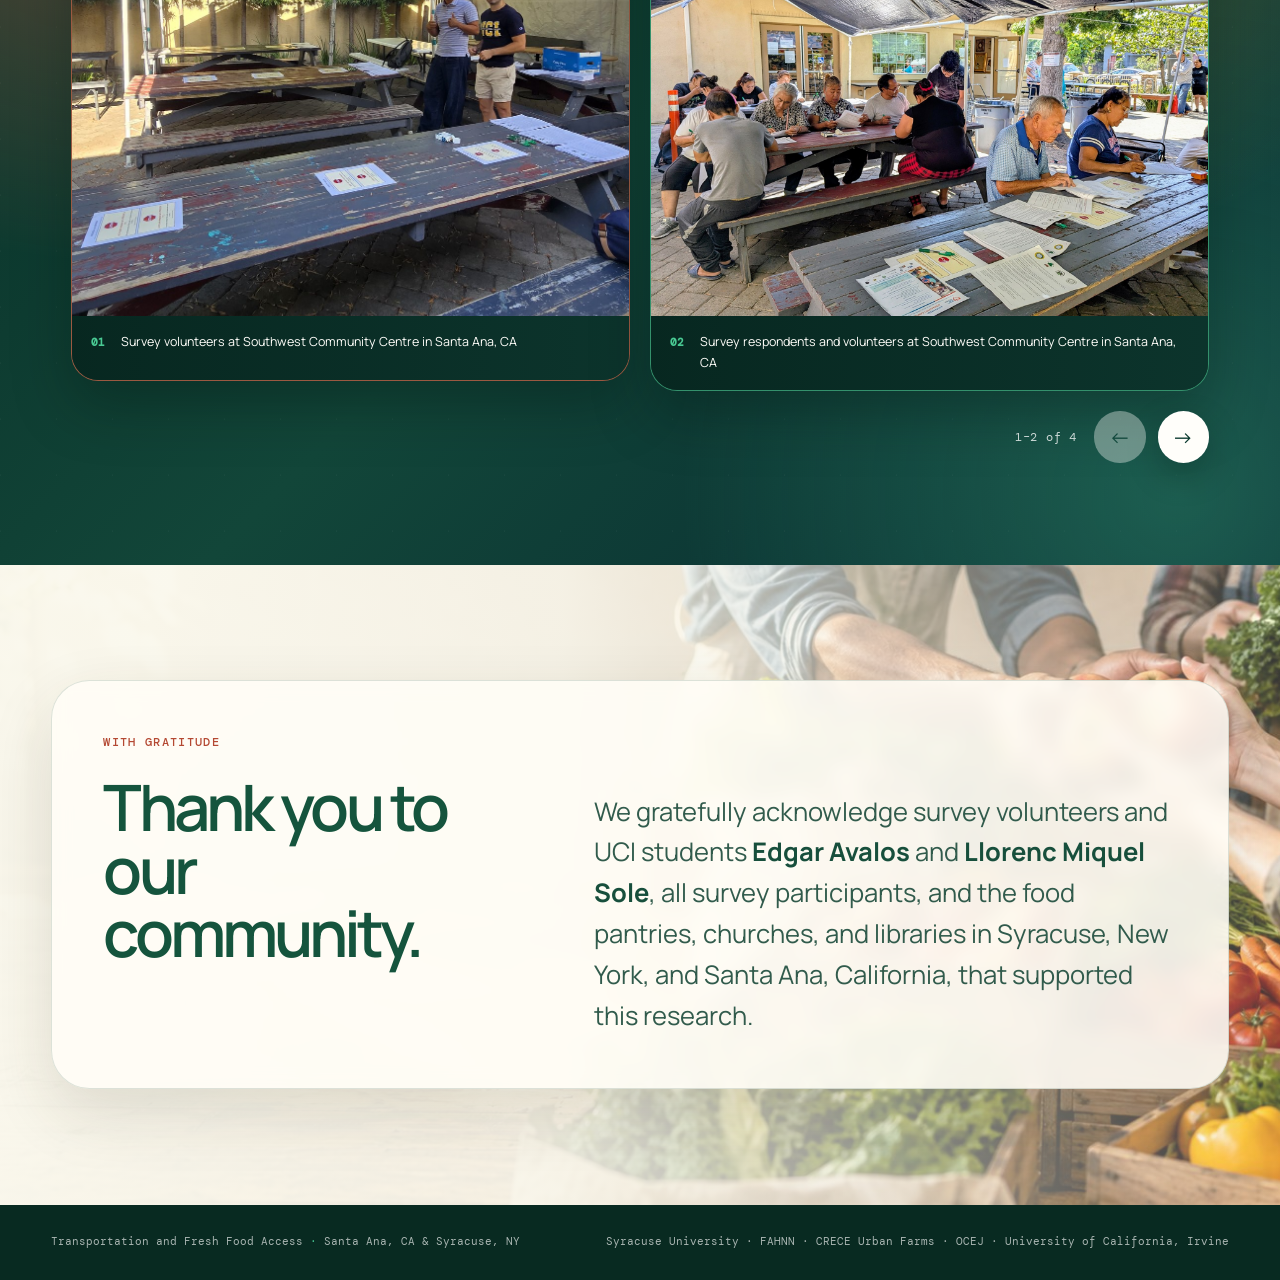
==== commit 50bb18c0: "Update Anne Bellows team portrait" ====
--- a/index.html
+++ b/index.html
@@ -41,7 +41,7 @@
                 <div class="team-card-body"><p class="team-role">University of California, Irvine</p><h4>Jean-Daniel Saphores</h4><p>Professor of Civil and Environmental Engineering and Director of the Institute for Transportation Studies.</p><a href="https://engineering.uci.edu/users/jean-daniel-saphores" target="_blank" rel="noopener noreferrer">Official profile <span aria-hidden="true">↗</span></a></div>
               </article>
               <article class="team-card team-card-pi">
-                <img src="assets/team/anne-bellows.webp" alt="Portrait of Anne C. Bellows" />
+                <img src="assets/team/anne-bellows.webp?v=20260918-01" alt="Portrait of Anne C. Bellows" />
                 <div class="team-card-body"><p class="team-role">Syracuse University</p><h4>Anne C. Bellows</h4><p>Professor of Nutrition and Food Studies at the Falk College.</p><a href="https://falk.syracuse.edu/directory/bellows-anne/" target="_blank" rel="noopener noreferrer">Official profile <span aria-hidden="true">↗</span></a></div>
               </article>
             </div>
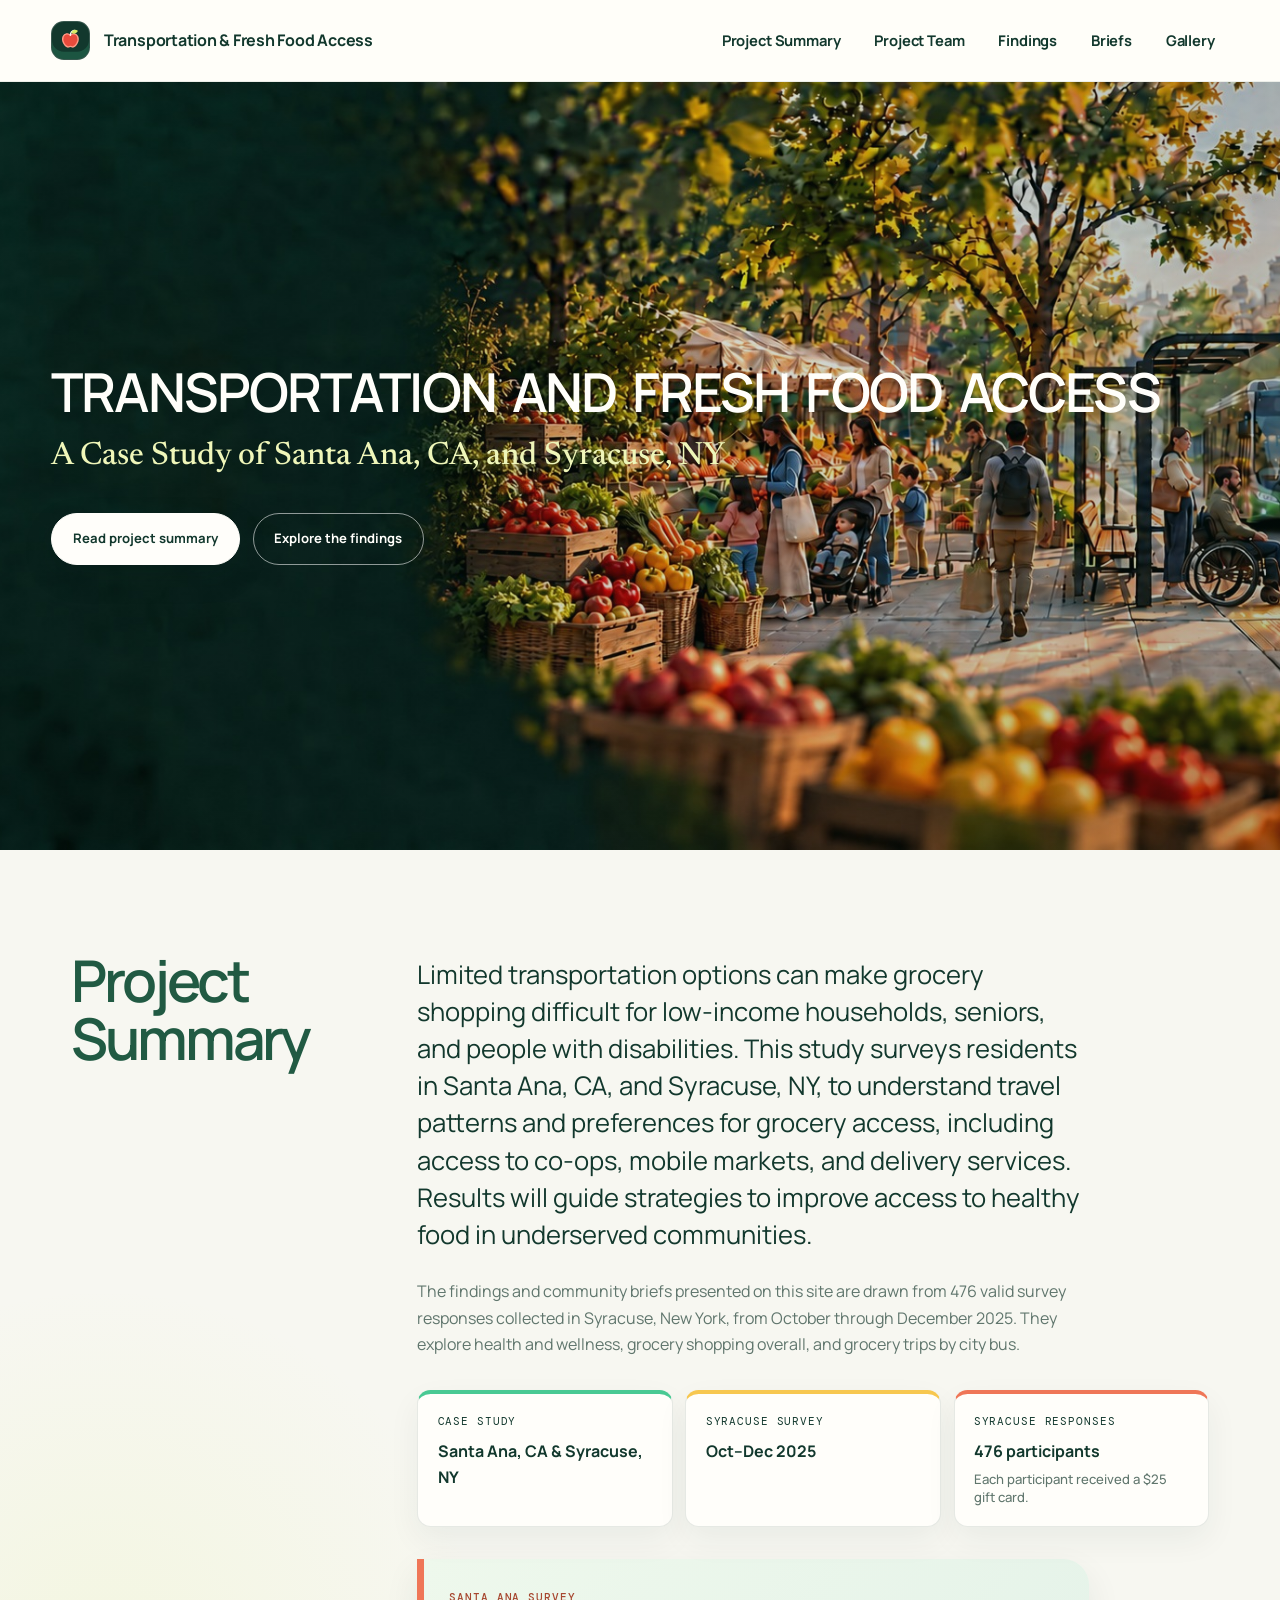
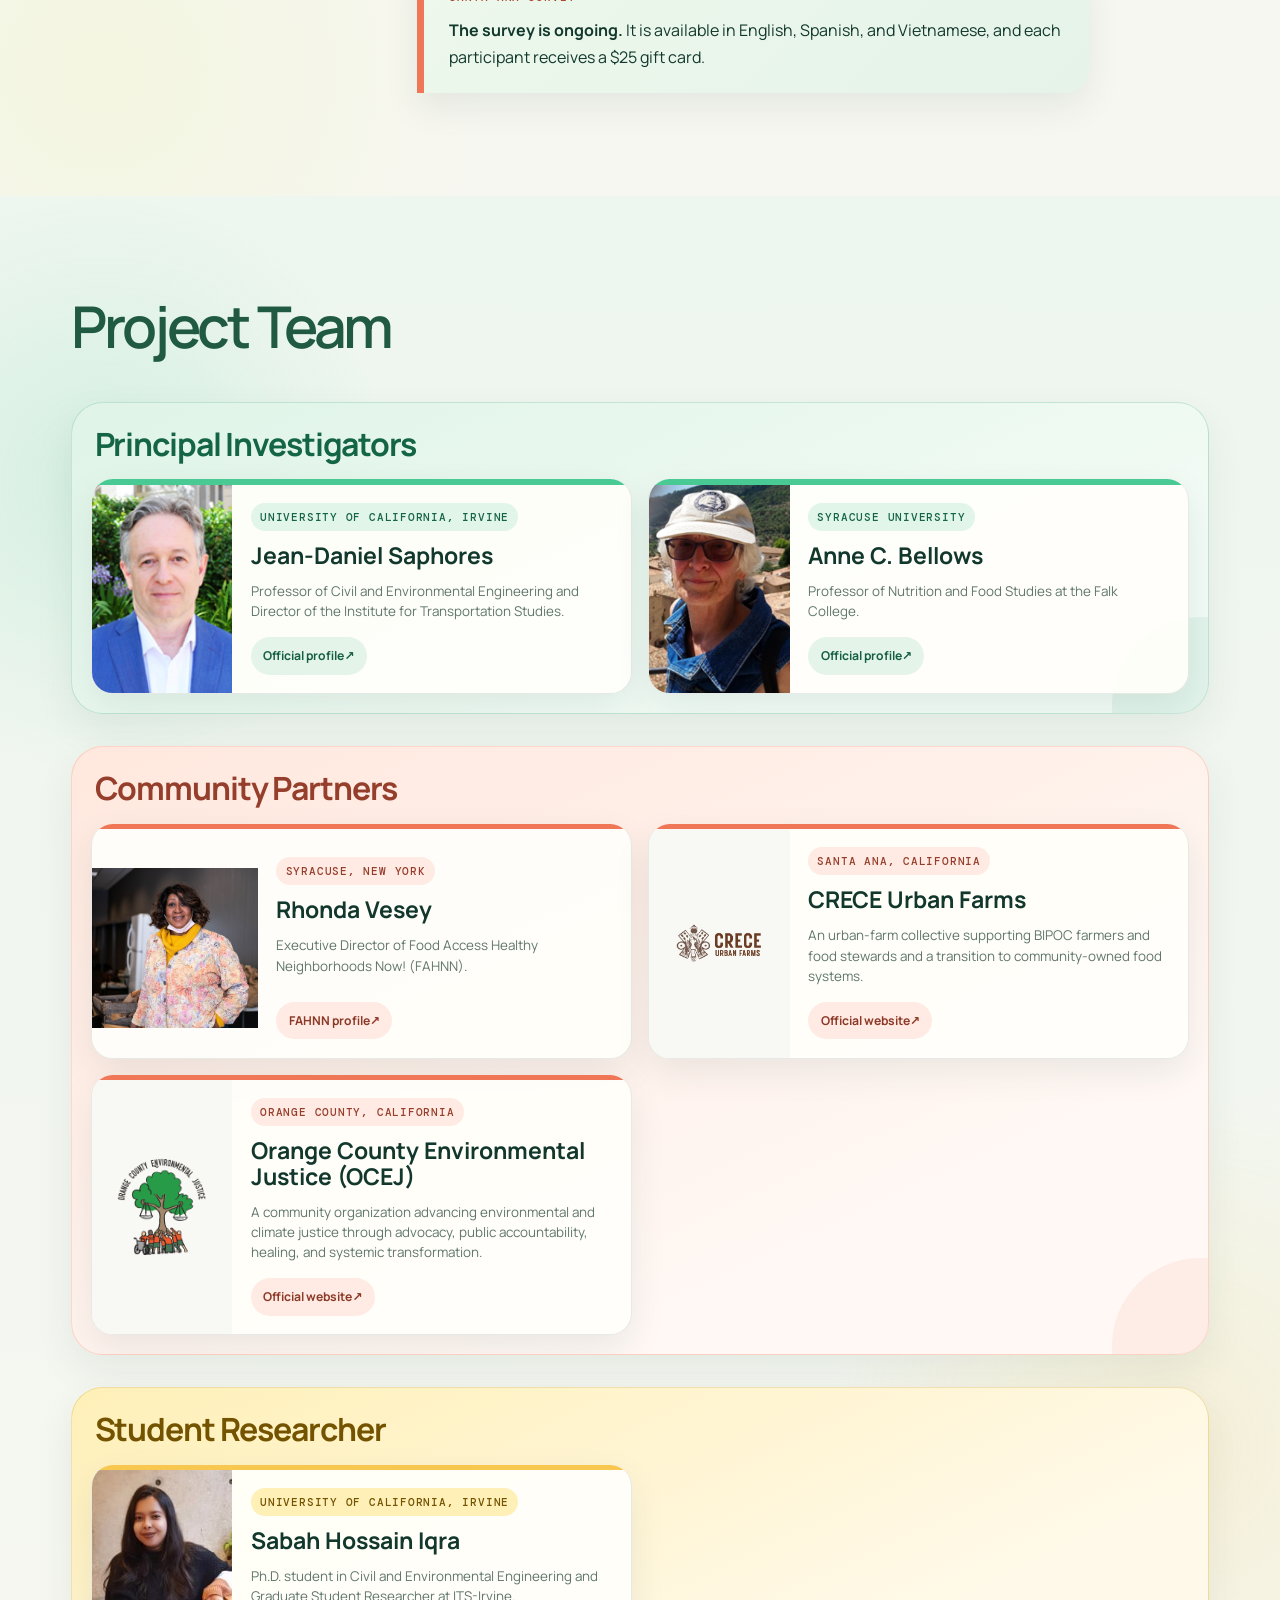
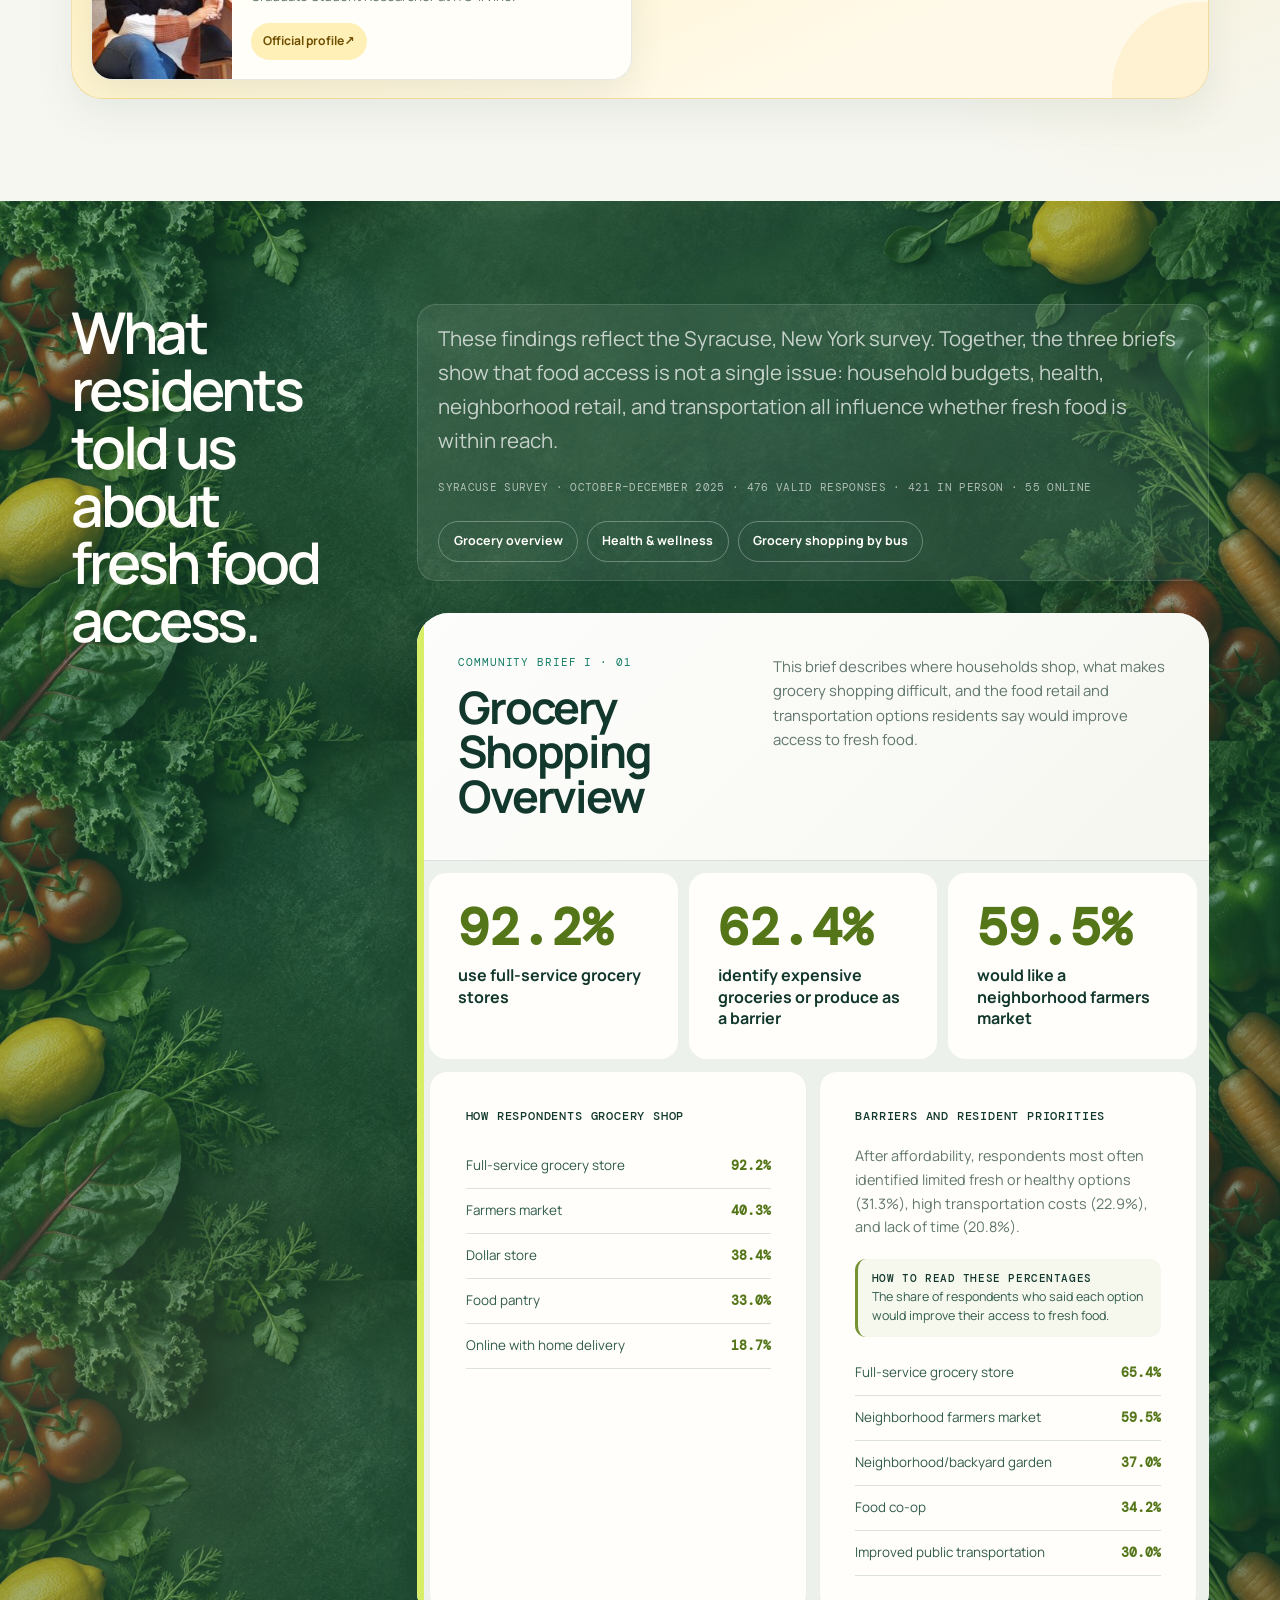
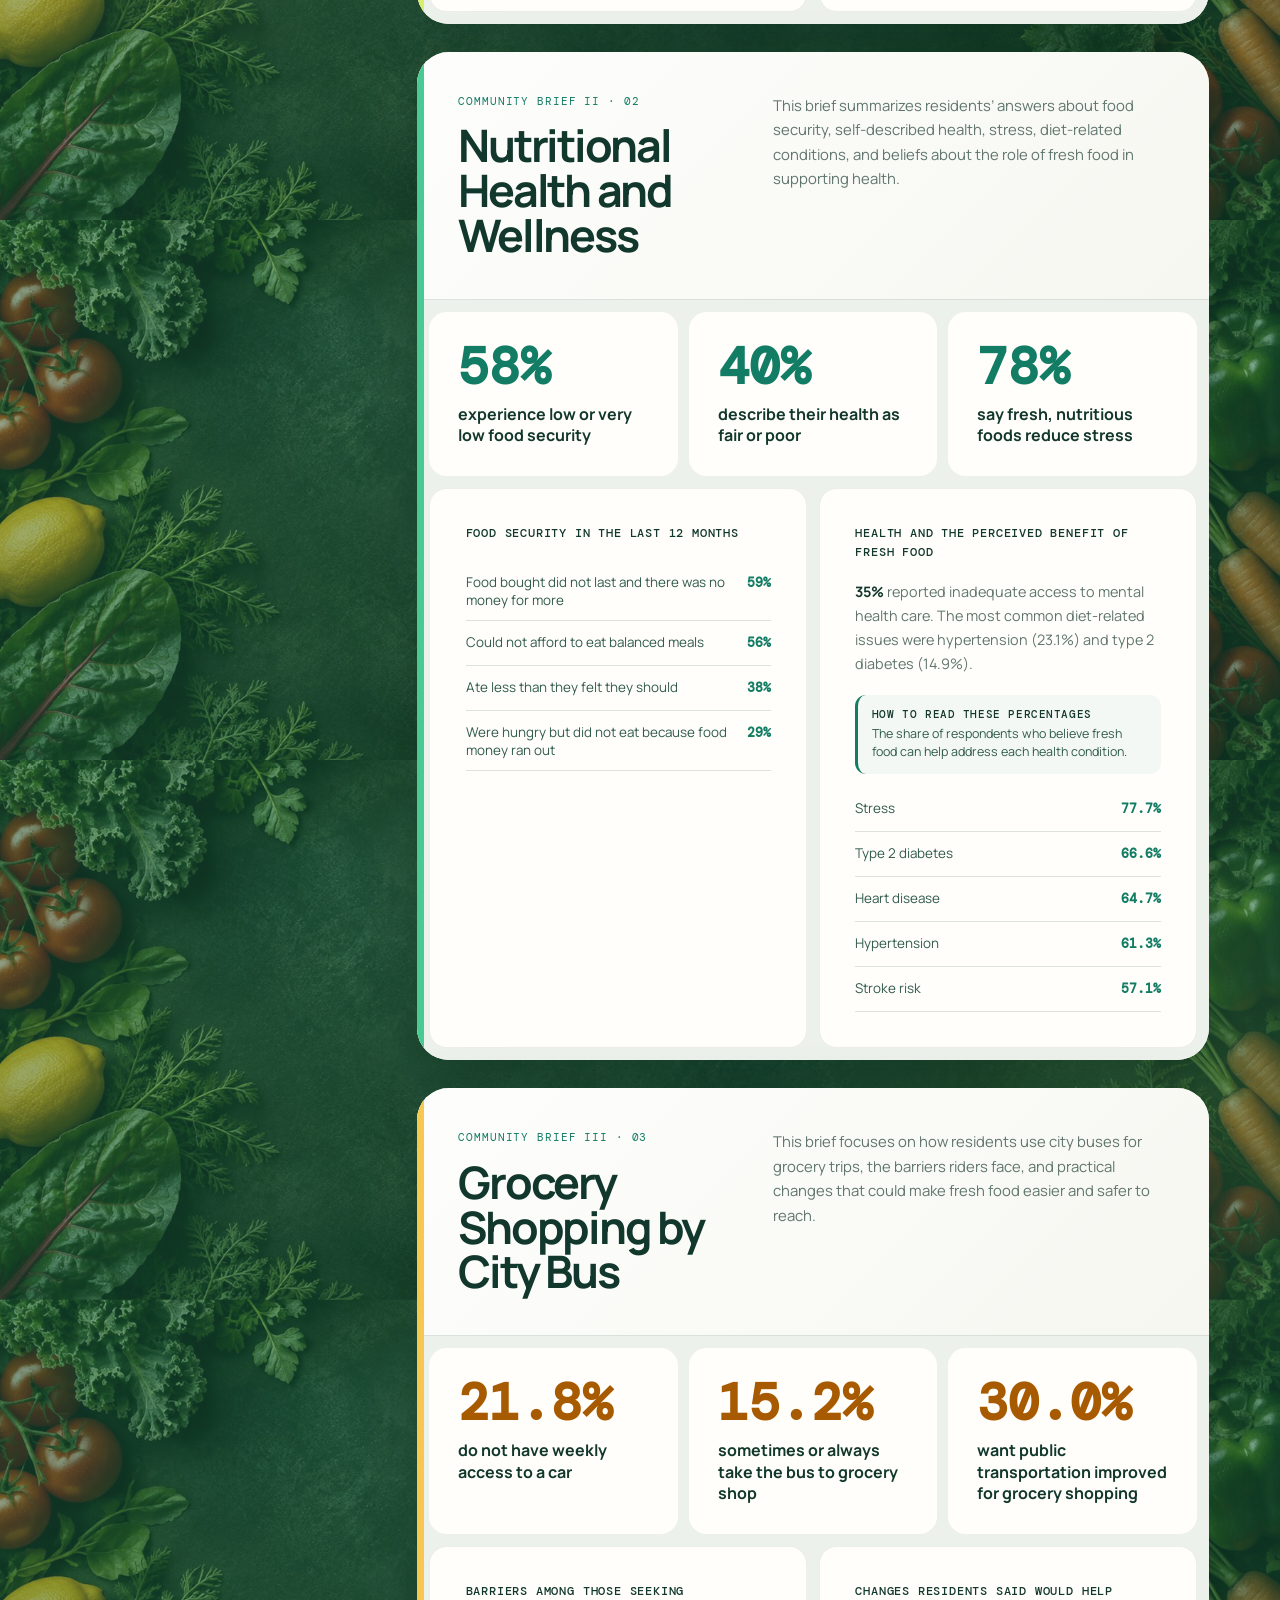
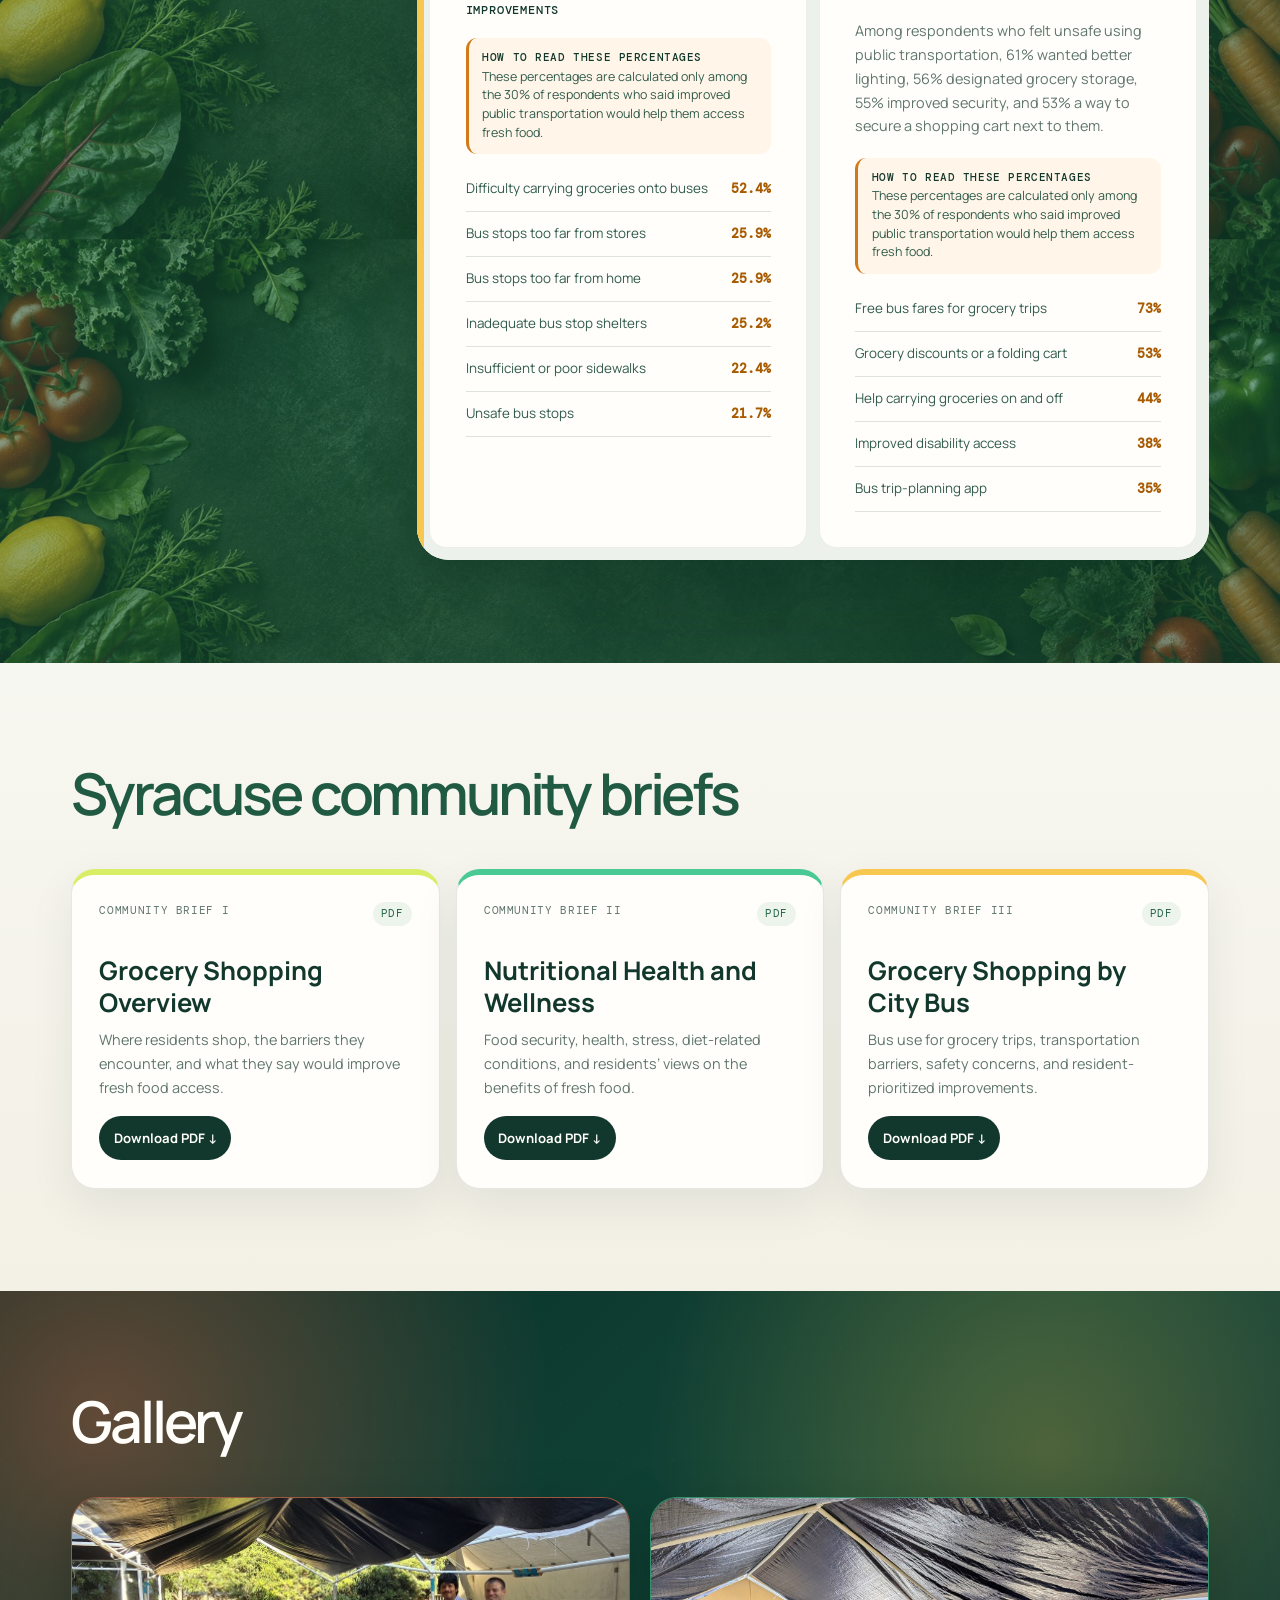
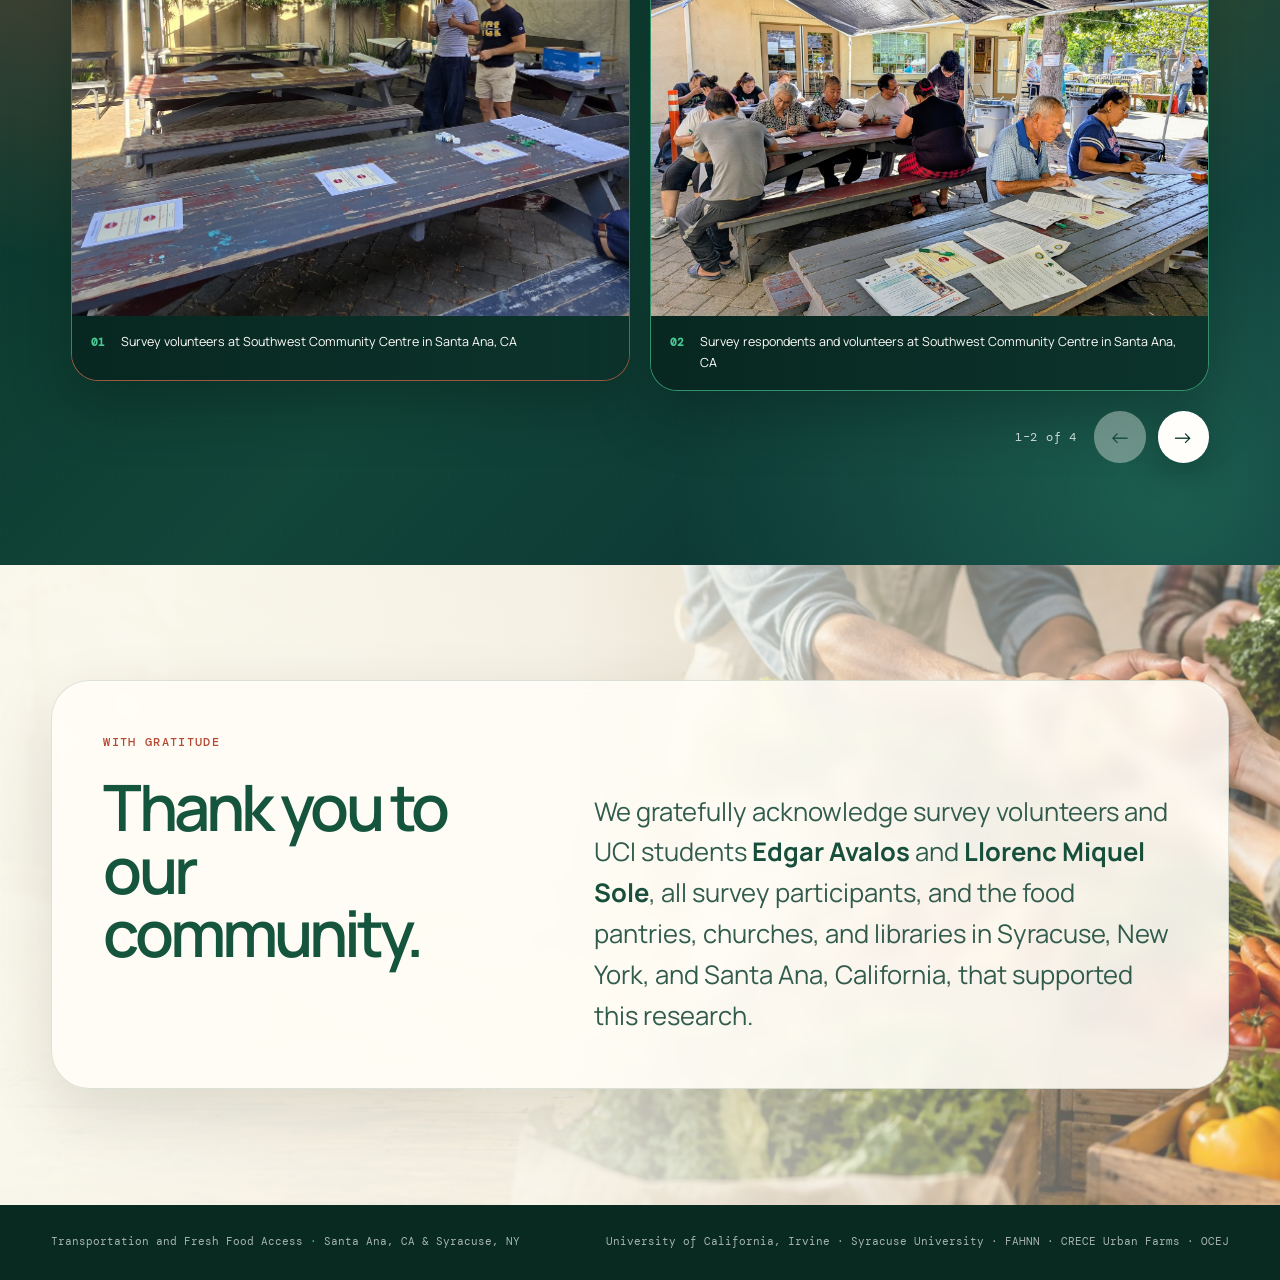
==== commit 8b69e02c: "Reorder footer organizations" ====
--- a/index.html
+++ b/index.html
@@ -105,7 +105,7 @@
       </section>
       <section class="acknowledgments" aria-labelledby="acknowledgments-title"><div class="acknowledgments-inner"><div><p class="eyebrow">With Gratitude</p><h2 id="acknowledgments-title">Thank you to our community.</h2></div><p>We gratefully acknowledge survey volunteers and UCI students <strong>Edgar Avalos</strong> and <strong>Llorenc Miquel Sole</strong>, all survey participants, and the food pantries, churches, and libraries in Syracuse, New York, and Santa Ana, California, that supported this research.</p></div></section>
     </main>
-    <footer class="site-footer"><p>Transportation and Fresh Food Access <span>·</span> Santa Ana, CA &amp; Syracuse, NY</p><p>Syracuse University · FAHNN · CRECE Urban Farms · OCEJ · University of California, Irvine</p></footer>
+    <footer class="site-footer"><p>Transportation and Fresh Food Access <span>·</span> Santa Ana, CA &amp; Syracuse, NY</p><p>University of California, Irvine · Syracuse University · FAHNN · CRECE Urban Farms · OCEJ</p></footer>
     <dialog class="lightbox" data-lightbox aria-labelledby="lightbox-caption"><button type="button" class="lightbox-close" aria-label="Close image viewer" data-lightbox-close>×</button><img src="" alt="" data-lightbox-image /><p id="lightbox-caption" data-lightbox-caption></p></dialog>
   </body>
 </html>
